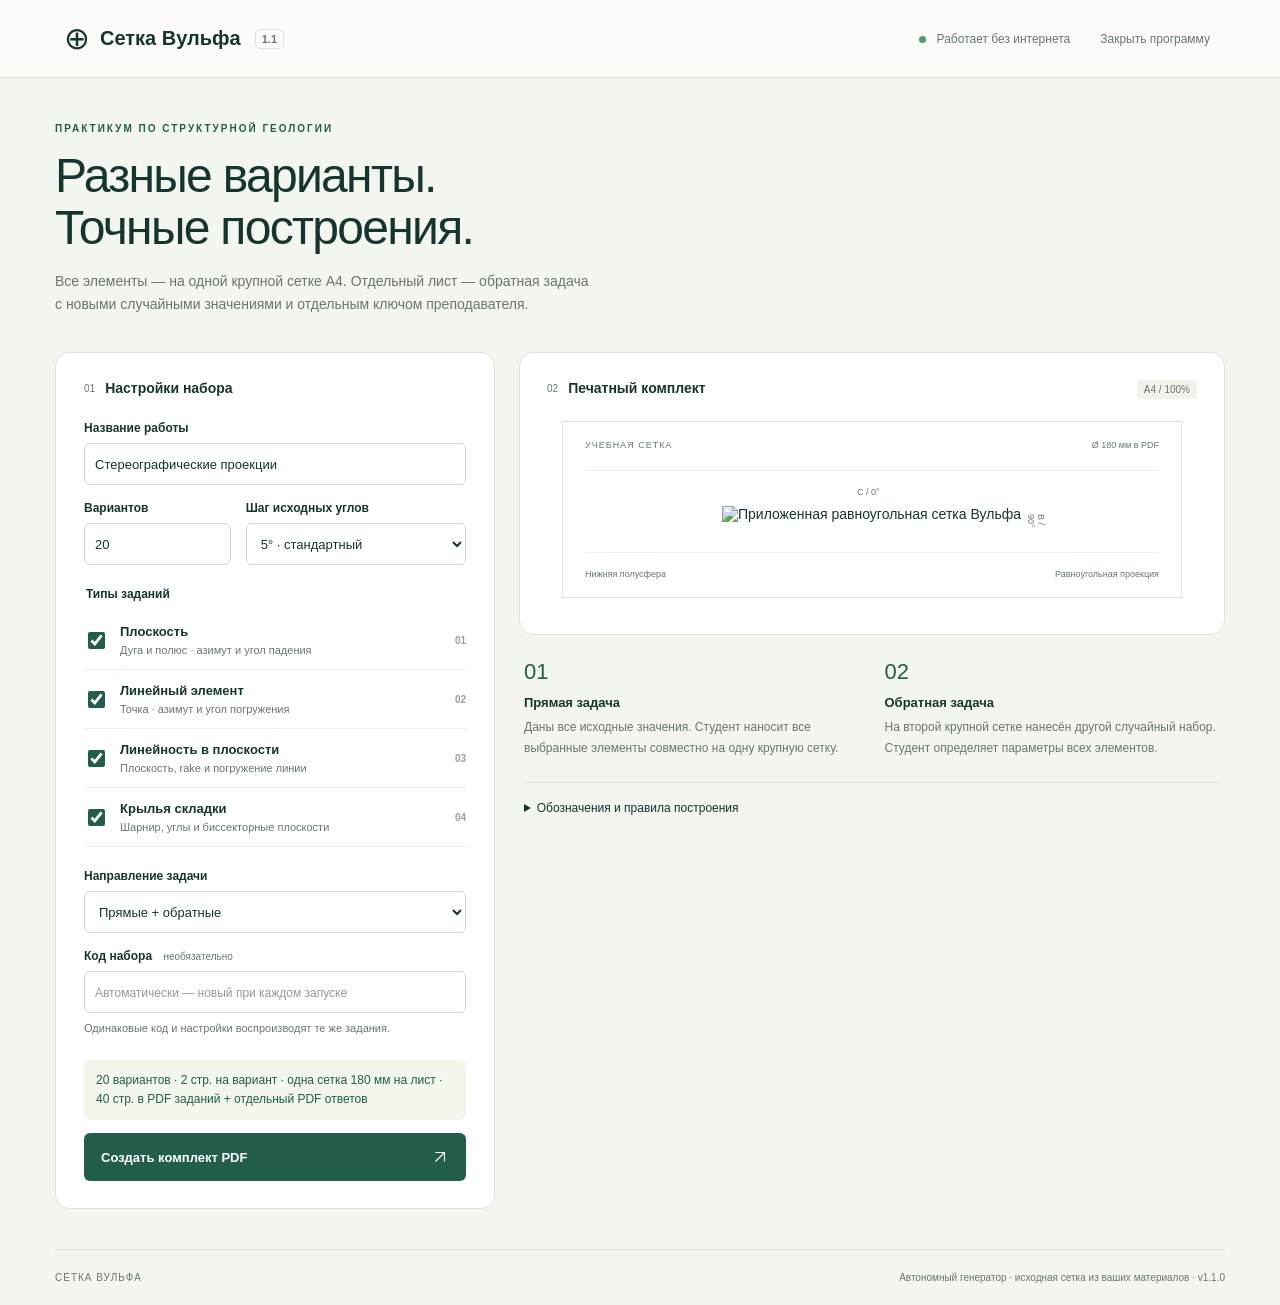
==== web/index.html @ 2fcccbea "Archive v1.1.0: source and original Windows release" ====
<!doctype html>
<html lang="ru">
<head>
  <meta charset="utf-8"><meta name="viewport" content="width=device-width,initial-scale=1">
  <title>Сетка Вульфа — генератор заданий</title><link rel="stylesheet" href="style.css">
  <script src="app.js" defer></script>
</head>
<body>
  <header class="header"><a class="brand" href="./"><span class="brand-icon">⊕</span> Сетка Вульфа <span class="version">1.1</span></a><div class="header-right"><span class="offline"><i></i> Работает без интернета</span><button class="quiet" id="quit" type="button">Закрыть программу</button></div></header>
  <main>
    <section class="intro"><div class="eyebrow">ПРАКТИКУМ ПО СТРУКТУРНОЙ ГЕОЛОГИИ</div><h1>Разные варианты.<br>Точные построения.</h1><p>Все элементы — на одной крупной сетке A4. Отдельный лист — обратная задача<br class="wide"> с новыми случайными значениями и отдельным ключом преподавателя.</p></section>
    <div class="workspace">
      <form id="settings" class="card settings">
        <div class="section-label"><span>01</span> Настройки набора</div>
        <label for="title">Название работы</label><input id="title" name="title" maxlength="70" value="Стереографические проекции">
        <div class="fields"><div><label for="count">Вариантов</label><input id="count" name="count" type="number" min="1" max="20" value="20" required></div><div><label for="step">Шаг исходных углов</label><select id="step" name="step"><option value="5">5° · стандартный</option><option value="10">10° · крупный</option><option value="1">1° · точный</option></select></div></div>
        <fieldset><legend>Типы заданий</legend>
          <label class="check"><input type="checkbox" name="task" value="plane" checked><span><b>Плоскость</b><small>Дуга и полюс · азимут и угол падения</small></span><em>01</em></label>
          <label class="check"><input type="checkbox" name="task" value="line" checked><span><b>Линейный элемент</b><small>Точка · азимут и угол погружения</small></span><em>02</em></label>
          <label class="check"><input type="checkbox" name="task" value="rake" checked><span><b>Линейность в плоскости</b><small>Плоскость, rake и погружение линии</small></span><em>03</em></label>
          <label class="check"><input type="checkbox" name="task" value="fold" checked><span><b>Крылья складки</b><small>Шарнир, углы и биссекторные плоскости</small></span><em>04</em></label>
        </fieldset>
        <label for="mode">Направление задачи</label><select id="mode" name="mode"><option value="both">Прямые + обратные</option><option value="forward">Прямые · по значениям построить</option><option value="inverse">Обратные · по построению определить</option></select>
        <label for="seed">Код набора <span class="optional">необязательно</span></label><input id="seed" name="seed" maxlength="48" placeholder="Автоматически — новый при каждом запуске"><p class="hint">Одинаковые код и настройки воспроизводят те же задания.</p>
        <div class="estimate" id="estimate"></div>
        <button class="primary" id="generate" type="submit">Создать комплект PDF <svg width="18" height="18" viewBox="0 0 24 24" aria-hidden="true"><path d="M6 18 18 6M6 6h12v12" fill="none" stroke="currentColor" stroke-width="1.5"/></svg></button>
        <p class="status" id="status" role="status" aria-live="polite"></p>
      </form>
      <div class="right-column">
        <section class="card preview-card"><div class="preview-top"><div class="section-label"><span>02</span> Печатный комплект</div><span class="paper-tag">A4 / 100%</span></div>
          <div id="initial-preview" class="sample"><div class="sample-heading"><span>УЧЕБНАЯ СЕТКА</span><span>Ø 180 мм в PDF</span></div><div class="net-image"><img src="assets/wulff.png" alt="Приложенная равноугольная сетка Вульфа"><span class="north">С / 0°</span><span class="east">В / 90°</span></div><div class="sample-footer">Нижняя полусфера <span>Равноугольная проекция</span></div></div>
          <div id="result" hidden><div class="result-head"><h2>Комплект готов</h2><p id="result-meta"></p></div><div class="downloads"><a id="zip" class="primary download" href="#">Скачать весь комплект .zip <svg width="18" height="18" viewBox="0 0 24 24" aria-hidden="true"><path d="M12 3v14m-6-6 6 6 6-6M4 21h16" fill="none" stroke="currentColor" stroke-width="1.5"/></svg></a><a id="students" href="#" class="file-link"><span>Задания студентам</span><b>PDF</b></a><a id="teacher" href="#" class="file-link"><span>Ответы и построения преподавателя</span><b>PDF</b></a><a id="csv" href="#" class="file-link"><span>Таблица ответов для Excel</span><b>CSV</b></a><a id="json" href="#" class="file-link"><span>Параметры и расчётные значения</span><b>JSON</b></a></div><a id="view" class="view-link" target="_blank" rel="noopener" href="#">Открыть задания для просмотра</a><p class="hint private">Файлы преподавателя и settings.json содержат ответы. Студентам выдавайте только students.pdf.</p></div>
        </section>
        <section class="notes"><div><span class="note-num">01</span><h3>Прямая задача</h3><p>Даны все исходные значения. Студент наносит все выбранные элементы совместно на одну крупную сетку.</p></div><div><span class="note-num">02</span><h3>Обратная задача</h3><p>На второй крупной сетке нанесён другой случайный набор. Студент определяет параметры всех элементов.</p></div></section>
        <details class="method"><summary>Обозначения и правила построения</summary><p>Север сверху, азимуты по часовой стрелке. Плоскость задаётся азимутом падения. Rake — от простирания (азимут падения − 90°) к линии падения, от 0 до 90°.</p><p>Для складки приводятся оба двугранных угла и обе биссекторные плоскости. Выбор осевой поверхности требует сведений о полярности складки. Печать: A4, фактический размер 100%; диаметр сетки 180 мм. Ответы округлены до 0,1°, ориентир точности ручного считывания ±2°.</p></details>
      </div>
    </div>
    <footer>СЕТКА ВУЛЬФА <span>Автономный генератор · исходная сетка из ваших материалов · v1.1.0</span></footer>
  </main>
</body>
</html>
---- web/style.css ----
:root{--ink:#16352e;--muted:#68776f;--line:#dce3dc;--paper:#fff;--bg:#f3f5ef;--green:#235e49;--accent:#c3dd7a}*{box-sizing:border-box}body{margin:0;background:var(--bg);color:var(--ink);font-family:"Segoe UI",Arial,sans-serif;font-size:14px}.header{padding:20px 5%;display:flex;align-items:center;justify-content:space-between;border-bottom:1px solid var(--line);background:#fbfcf8}.brand{color:var(--ink);text-decoration:none;font-weight:650;font-size:20px;display:flex;align-items:center;gap:10px}.brand-icon{font-size:31px;font-weight:300}.version{font-size:11px;border:1px solid var(--line);padding:3px 6px;margin-left:4px;border-radius:5px;color:var(--muted)}.header-right{display:flex;gap:24px;align-items:center}.offline{font-size:12px;color:var(--muted)}.offline i{display:inline-block;width:7px;height:7px;background:#529878;border-radius:50%;margin-right:7px}.quiet{border:0;background:none;color:var(--muted);cursor:pointer;font:inherit;font-size:12px}main{max-width:1250px;margin:auto;padding:45px 40px 0}.eyebrow{font-size:10px;letter-spacing:2px;color:var(--green);font-weight:650}h1{font-size:48px;line-height:1.08;letter-spacing:-1.7px;font-weight:500;margin:16px 0}.intro>p{color:var(--muted);line-height:1.7;margin:0 0 35px}.workspace{display:grid;grid-template-columns:440px 1fr;gap:24px;align-items:start}.card{background:var(--paper);border:1px solid var(--line);border-radius:14px}.settings{padding:27px 28px}.section-label{font-size:14px;font-weight:600;display:flex;align-items:center;gap:10px;margin-bottom:25px}.section-label>span{font-size:10px;color:var(--muted);font-weight:400}label,legend{font-size:12px;font-weight:600}label:not(.check){display:block;margin:16px 0 8px}input:not([type=checkbox]),select{width:100%;height:42px;border:1px solid #cdd7cd;border-radius:6px;padding:0 10px;background:#fff;color:var(--ink);font:inherit;font-size:13px}input::placeholder{font-size:12px;color:#929b93}input:focus-visible,select:focus-visible,button:focus-visible,a:focus-visible,summary:focus-visible{outline:3px solid #9bbf75;outline-offset:3px}.fields{display:grid;grid-template-columns:1fr 1.5fr;gap:15px}fieldset{padding:0;border:0;margin:22px 0}legend{margin-bottom:10px}.check{display:flex;align-items:center;gap:12px;padding:13px 0;border-bottom:1px solid #edf0e9;cursor:pointer}.check input{accent-color:var(--green);width:17px;height:17px;flex-shrink:0}.check b{font-size:13px;font-weight:550}.check small{display:block;font-weight:400;color:var(--muted);font-size:11px;margin-top:5px}.check em{font-style:normal;color:#96a196;font-size:10px;margin-left:auto}.optional{color:var(--muted);font-weight:400;font-size:10px;margin-left:8px}.hint{font-size:11px;line-height:1.6;color:var(--muted);margin:7px 0 0}.estimate{background:#f2f6eb;border-radius:6px;font-size:12px;line-height:1.6;padding:11px 12px;margin:22px 0 13px;color:var(--green)}.primary{display:flex;align-items:center;justify-content:space-between;gap:12px;width:100%;border:0;border-radius:6px;background:var(--green);color:#fff;padding:15px 17px;text-decoration:none;font:inherit;font-size:13px;font-weight:600;cursor:pointer}.primary:hover{background:#194e3c}.primary:disabled{opacity:.6;cursor:wait}.primary>span{font-size:19px;line-height:1}.status{margin:10px 0 0;font-size:12px;line-height:1.5;min-height:0}.status:empty{display:none}.status.error{color:#ad372b}.right-column{display:grid;gap:24px}.preview-card{padding:27px}.preview-top{display:flex;justify-content:space-between;align-items:start}.paper-tag{font-size:10px;padding:4px 7px;border-radius:4px;background:#f0f3ec;color:var(--muted)}.sample{border:1px solid var(--line);margin:0 15px 9px;background:#fff;padding:18px 22px}.sample-heading,.sample-footer{display:flex;justify-content:space-between;font-size:9px;letter-spacing:1px;color:var(--muted)}.sample-heading{padding-bottom:20px;border-bottom:1px solid #edf0e9}.sample-heading>span+span{letter-spacing:0}.net-image{position:relative;max-width:300px;margin:35px auto 30px}.net-image img{display:block;width:100%;height:auto}.north,.east{position:absolute;font-size:9px;color:var(--muted)}.north{top:-19px;left:calc(50% - 15px)}.east{right:-24px;top:49%;writing-mode:vertical-rl}.sample-footer{font-size:9px;letter-spacing:0;padding-top:16px;border-top:1px solid #edf0e9}.notes{display:grid;grid-template-columns:1fr 1fr;gap:25px;padding:0 5px}.note-num{font-size:22px;color:var(--green)}.notes h3{font-size:13px;font-weight:600;margin:10px 0 7px}.notes p{font-size:12px;line-height:1.7;color:var(--muted);margin:0}.method{border-top:1px solid var(--line);padding-top:18px;margin:0 5px}.method summary{font-size:12px;cursor:pointer}.method p{font-size:12px;line-height:1.7;color:var(--muted)}footer{display:flex;justify-content:space-between;border-top:1px solid var(--line);margin-top:40px;padding:22px 0;font-size:10px;letter-spacing:1px;color:var(--muted)}footer span{letter-spacing:0}.result-head h2{font-weight:500;font-size:28px;margin:10px 0}.result-head p{font-size:12px;color:var(--muted);line-height:1.6}.downloads{display:grid;gap:0;margin:25px 0}.download{margin-bottom:12px}.file-link{display:flex;justify-content:space-between;gap:10px;padding:17px 2px;border-bottom:1px solid var(--line);color:var(--ink);text-decoration:none;font-size:12px}.file-link:hover{color:var(--green);background:#f7f9f3}.file-link b{font-size:10px;white-space:nowrap;color:var(--green)}.view-link{color:var(--green);font-size:12px}.private{margin-top:20px;background:#f8f5e9;padding:10px;border-radius:5px}.closed{padding:70px 20px;text-align:center}.closed h1{font-size:32px}.closed p{color:var(--muted)}[hidden]{display:none!important}@media(max-width:1000px){.workspace{grid-template-columns:380px 1fr}.settings{padding:24px}.preview-card{padding:20px}.sample{margin:0;padding:14px}.sample-footer span{display:none}main{padding:35px 25px 0}}@media(max-width:760px){.header{padding:14px 20px}.offline{display:none}.header-right{gap:0}.brand{font-size:17px}main{padding:30px 18px 0}h1{font-size:38px}.workspace{grid-template-columns:1fr}.settings{padding:24px}.intro>p{font-size:13px}.wide{display:none}.right-column{gap:24px}footer{display:block;line-height:2}footer span{display:block}.sample{max-width:400px;margin:0 auto}.net-image{width:80%}}
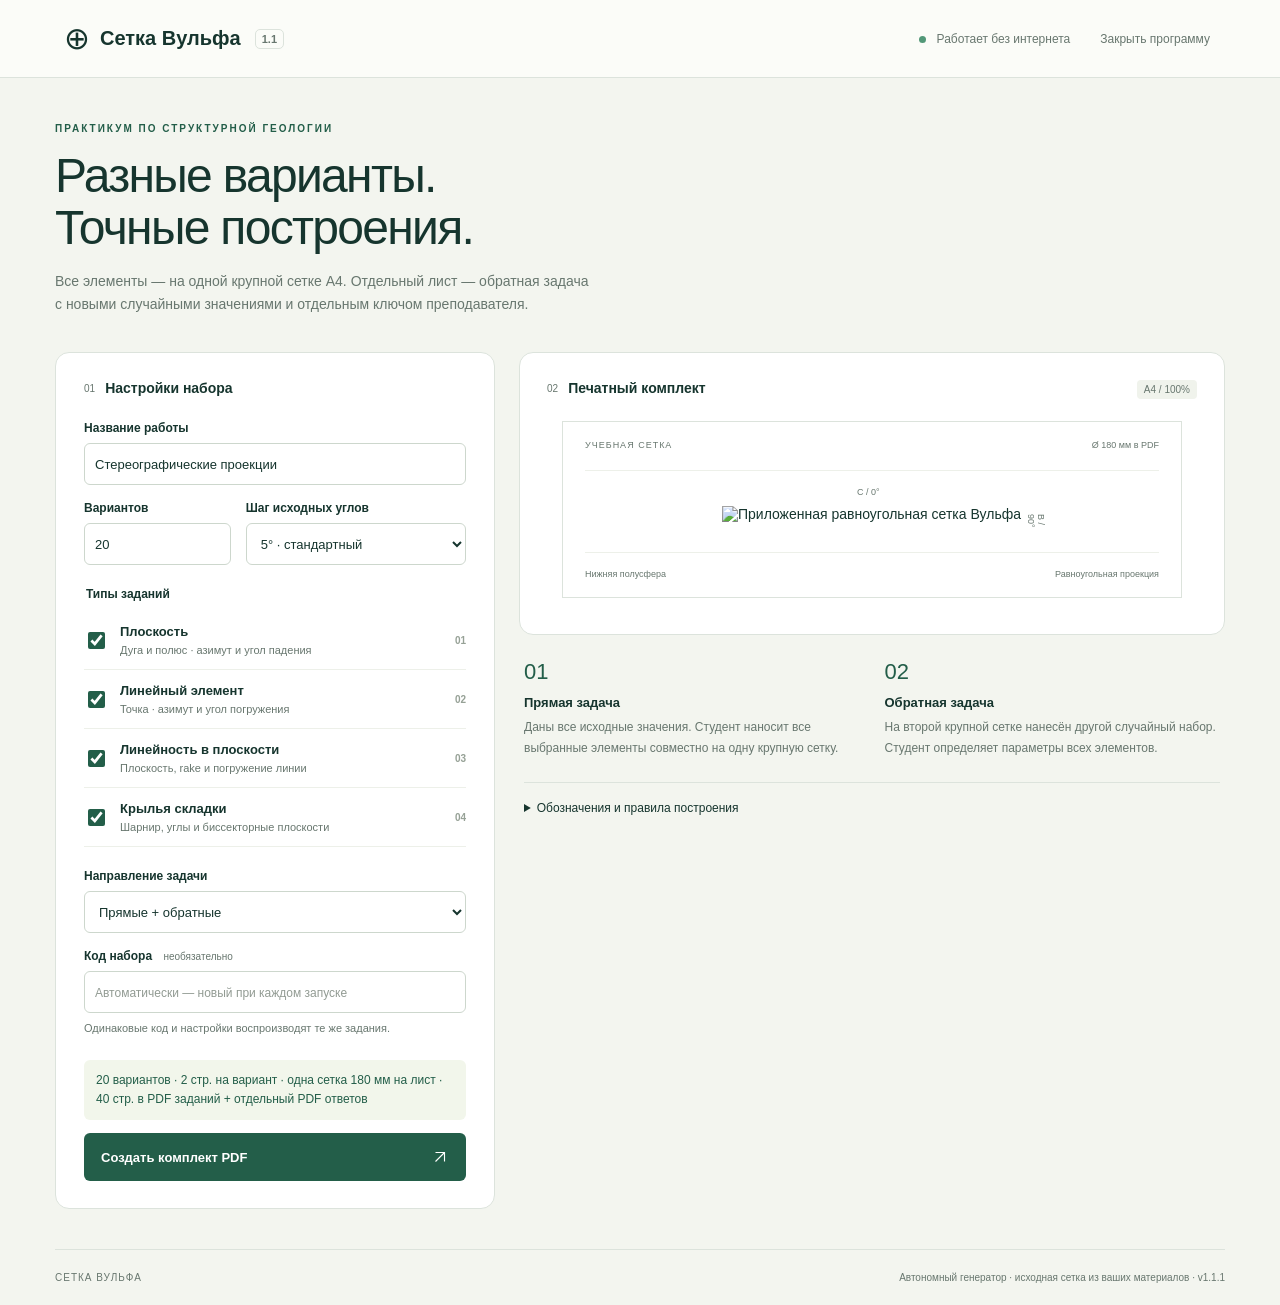
==== commit 9496ed46: "Archive v1.1.1: source and original Windows release" ====
--- a/web/index.html
+++ b/web/index.html
@@ -35,7 +35,7 @@
         <details class="method"><summary>Обозначения и правила построения</summary><p>Север сверху, азимуты по часовой стрелке. Плоскость задаётся азимутом падения. Rake — от простирания (азимут падения − 90°) к линии падения, от 0 до 90°.</p><p>Для складки приводятся оба двугранных угла и обе биссекторные плоскости. Выбор осевой поверхности требует сведений о полярности складки. Печать: A4, фактический размер 100%; диаметр сетки 180 мм. Ответы округлены до 0,1°, ориентир точности ручного считывания ±2°.</p></details>
       </div>
     </div>
-    <footer>СЕТКА ВУЛЬФА <span>Автономный генератор · исходная сетка из ваших материалов · v1.1.0</span></footer>
+    <footer>СЕТКА ВУЛЬФА <span>Автономный генератор · исходная сетка из ваших материалов · v1.1.1</span></footer>
   </main>
 </body>
 </html>
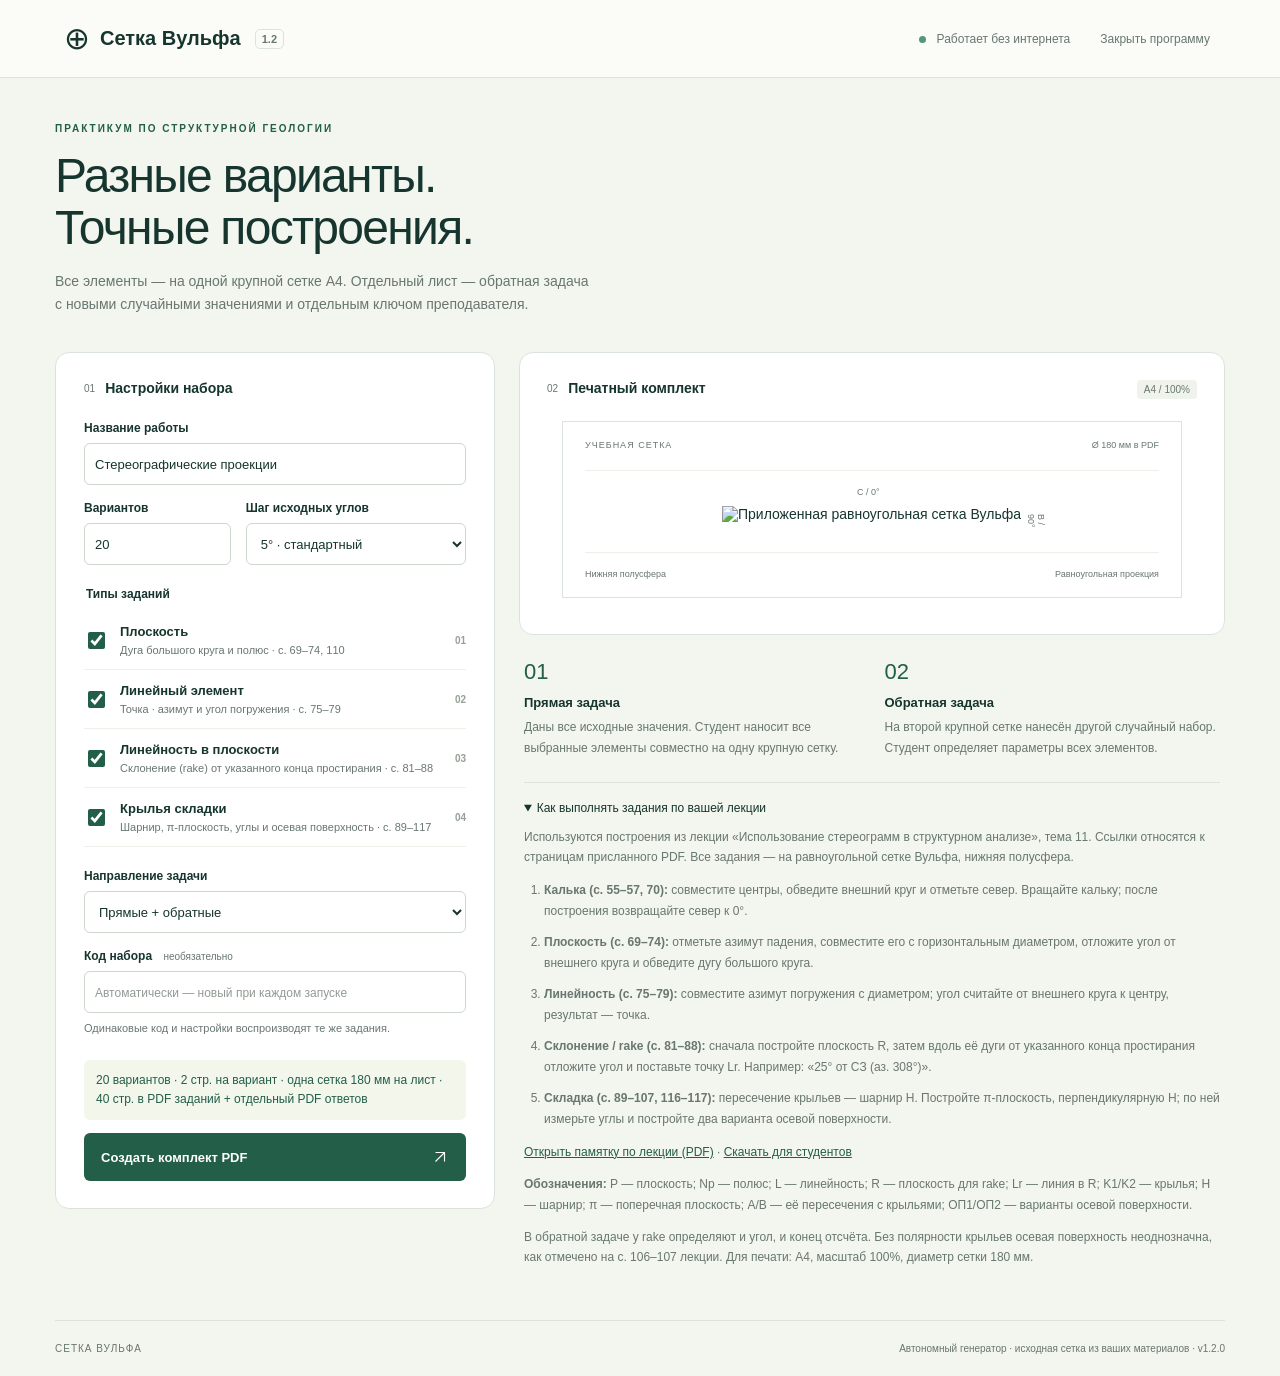
==== commit 0cb53ac4: "Archive v1.2.0: source and original Windows release" ====
--- a/web/index.html
+++ b/web/index.html
@@ -6,7 +6,7 @@
   <script src="app.js" defer></script>
 </head>
 <body>
-  <header class="header"><a class="brand" href="./"><span class="brand-icon">⊕</span> Сетка Вульфа <span class="version">1.1</span></a><div class="header-right"><span class="offline"><i></i> Работает без интернета</span><button class="quiet" id="quit" type="button">Закрыть программу</button></div></header>
+  <header class="header"><a class="brand" href="./"><span class="brand-icon">⊕</span> Сетка Вульфа <span class="version">1.2</span></a><div class="header-right"><span class="offline"><i></i> Работает без интернета</span><button class="quiet" id="quit" type="button">Закрыть программу</button></div></header>
   <main>
     <section class="intro"><div class="eyebrow">ПРАКТИКУМ ПО СТРУКТУРНОЙ ГЕОЛОГИИ</div><h1>Разные варианты.<br>Точные построения.</h1><p>Все элементы — на одной крупной сетке A4. Отдельный лист — обратная задача<br class="wide"> с новыми случайными значениями и отдельным ключом преподавателя.</p></section>
     <div class="workspace">
@@ -15,10 +15,10 @@
         <label for="title">Название работы</label><input id="title" name="title" maxlength="70" value="Стереографические проекции">
         <div class="fields"><div><label for="count">Вариантов</label><input id="count" name="count" type="number" min="1" max="20" value="20" required></div><div><label for="step">Шаг исходных углов</label><select id="step" name="step"><option value="5">5° · стандартный</option><option value="10">10° · крупный</option><option value="1">1° · точный</option></select></div></div>
         <fieldset><legend>Типы заданий</legend>
-          <label class="check"><input type="checkbox" name="task" value="plane" checked><span><b>Плоскость</b><small>Дуга и полюс · азимут и угол падения</small></span><em>01</em></label>
-          <label class="check"><input type="checkbox" name="task" value="line" checked><span><b>Линейный элемент</b><small>Точка · азимут и угол погружения</small></span><em>02</em></label>
-          <label class="check"><input type="checkbox" name="task" value="rake" checked><span><b>Линейность в плоскости</b><small>Плоскость, rake и погружение линии</small></span><em>03</em></label>
-          <label class="check"><input type="checkbox" name="task" value="fold" checked><span><b>Крылья складки</b><small>Шарнир, углы и биссекторные плоскости</small></span><em>04</em></label>
+          <label class="check"><input type="checkbox" name="task" value="plane" checked><span><b>Плоскость</b><small>Дуга большого круга и полюс · с. 69–74, 110</small></span><em>01</em></label>
+          <label class="check"><input type="checkbox" name="task" value="line" checked><span><b>Линейный элемент</b><small>Точка · азимут и угол погружения · с. 75–79</small></span><em>02</em></label>
+          <label class="check"><input type="checkbox" name="task" value="rake" checked><span><b>Линейность в плоскости</b><small>Склонение (rake) от указанного конца простирания · с. 81–88</small></span><em>03</em></label>
+          <label class="check"><input type="checkbox" name="task" value="fold" checked><span><b>Крылья складки</b><small>Шарнир, π-плоскость, углы и осевая поверхность · с. 89–117</small></span><em>04</em></label>
         </fieldset>
         <label for="mode">Направление задачи</label><select id="mode" name="mode"><option value="both">Прямые + обратные</option><option value="forward">Прямые · по значениям построить</option><option value="inverse">Обратные · по построению определить</option></select>
         <label for="seed">Код набора <span class="optional">необязательно</span></label><input id="seed" name="seed" maxlength="48" placeholder="Автоматически — новый при каждом запуске"><p class="hint">Одинаковые код и настройки воспроизводят те же задания.</p>
@@ -29,13 +29,19 @@
       <div class="right-column">
         <section class="card preview-card"><div class="preview-top"><div class="section-label"><span>02</span> Печатный комплект</div><span class="paper-tag">A4 / 100%</span></div>
           <div id="initial-preview" class="sample"><div class="sample-heading"><span>УЧЕБНАЯ СЕТКА</span><span>Ø 180 мм в PDF</span></div><div class="net-image"><img src="assets/wulff.png" alt="Приложенная равноугольная сетка Вульфа"><span class="north">С / 0°</span><span class="east">В / 90°</span></div><div class="sample-footer">Нижняя полусфера <span>Равноугольная проекция</span></div></div>
-          <div id="result" hidden><div class="result-head"><h2>Комплект готов</h2><p id="result-meta"></p></div><div class="downloads"><a id="zip" class="primary download" href="#">Скачать весь комплект .zip <svg width="18" height="18" viewBox="0 0 24 24" aria-hidden="true"><path d="M12 3v14m-6-6 6 6 6-6M4 21h16" fill="none" stroke="currentColor" stroke-width="1.5"/></svg></a><a id="students" href="#" class="file-link"><span>Задания студентам</span><b>PDF</b></a><a id="teacher" href="#" class="file-link"><span>Ответы и построения преподавателя</span><b>PDF</b></a><a id="csv" href="#" class="file-link"><span>Таблица ответов для Excel</span><b>CSV</b></a><a id="json" href="#" class="file-link"><span>Параметры и расчётные значения</span><b>JSON</b></a></div><a id="view" class="view-link" target="_blank" rel="noopener" href="#">Открыть задания для просмотра</a><p class="hint private">Файлы преподавателя и settings.json содержат ответы. Студентам выдавайте только students.pdf.</p></div>
+          <div id="result" hidden><div class="result-head"><h2>Комплект готов</h2><p id="result-meta"></p></div><div class="downloads"><a id="zip" class="primary download" href="#">Скачать весь комплект .zip <svg width="18" height="18" viewBox="0 0 24 24" aria-hidden="true"><path d="M12 3v14m-6-6 6 6 6-6M4 21h16" fill="none" stroke="currentColor" stroke-width="1.5"/></svg></a><a id="students" href="#" class="file-link"><span>Задания студентам</span><b>PDF</b></a><a id="teacher" href="#" class="file-link"><span>Ответы и построения преподавателя</span><b>PDF</b></a><a id="guide" href="#" class="file-link"><span>Памятка студенту по лекции (2 страницы)</span><b>PDF</b></a><a id="csv" href="#" class="file-link"><span>Таблица ответов для Excel</span><b>CSV</b></a><a id="json" href="#" class="file-link"><span>Параметры и расчётные значения</span><b>JSON</b></a></div><a id="view" class="view-link" target="_blank" rel="noopener" href="#">Открыть задания для просмотра</a><p class="hint private">Файлы преподавателя и settings.json содержат ответы. Студентам выдавайте students.pdf и общую памятку student_guide.pdf.</p></div>
         </section>
         <section class="notes"><div><span class="note-num">01</span><h3>Прямая задача</h3><p>Даны все исходные значения. Студент наносит все выбранные элементы совместно на одну крупную сетку.</p></div><div><span class="note-num">02</span><h3>Обратная задача</h3><p>На второй крупной сетке нанесён другой случайный набор. Студент определяет параметры всех элементов.</p></div></section>
-        <details class="method"><summary>Обозначения и правила построения</summary><p>Север сверху, азимуты по часовой стрелке. Плоскость задаётся азимутом падения. Rake — от простирания (азимут падения − 90°) к линии падения, от 0 до 90°.</p><p>Для складки приводятся оба двугранных угла и обе биссекторные плоскости. Выбор осевой поверхности требует сведений о полярности складки. Печать: A4, фактический размер 100%; диаметр сетки 180 мм. Ответы округлены до 0,1°, ориентир точности ручного считывания ±2°.</p></details>
+        <details class="method" open><summary>Как выполнять задания по вашей лекции</summary>
+          <p>Используются построения из лекции «Использование стереограмм в структурном анализе», тема 11. Ссылки относятся к страницам присланного PDF. Все задания — на равноугольной сетке Вульфа, нижняя полусфера.</p>
+          <ol class="lecture-steps"><li><b>Калька (с. 55–57, 70):</b> совместите центры, обведите внешний круг и отметьте север. Вращайте кальку; после построения возвращайте север к 0°.</li><li><b>Плоскость (с. 69–74):</b> отметьте азимут падения, совместите его с горизонтальным диаметром, отложите угол от внешнего круга и обведите дугу большого круга.</li><li><b>Линейность (с. 75–79):</b> совместите азимут погружения с диаметром; угол считайте от внешнего круга к центру, результат — точка.</li><li><b>Склонение / rake (с. 81–88):</b> сначала постройте плоскость R, затем вдоль её дуги от указанного конца простирания отложите угол и поставьте точку Lr. Например: «25° от СЗ (аз. 308°)».</li><li><b>Складка (с. 89–107, 116–117):</b> пересечение крыльев — шарнир H. Постройте π-плоскость, перпендикулярную H; по ней измерьте углы и постройте два варианта осевой поверхности.</li></ol>
+          <p><a href="guide?inline=1" target="_blank" rel="noopener">Открыть памятку по лекции (PDF)</a> · <a href="guide" download="student_guide.pdf">Скачать для студентов</a></p>
+          <p><b>Обозначения:</b> P — плоскость; Np — полюс; L — линейность; R — плоскость для rake; Lr — линия в R; K1/K2 — крылья; H — шарнир; π — поперечная плоскость; A/B — её пересечения с крыльями; ОП1/ОП2 — варианты осевой поверхности.</p>
+          <p>В обратной задаче у rake определяют и угол, и конец отсчёта. Без полярности крыльев осевая поверхность неоднозначна, как отмечено на с. 106–107 лекции. Для печати: A4, масштаб 100%, диаметр сетки 180 мм.</p>
+        </details>
       </div>
     </div>
-    <footer>СЕТКА ВУЛЬФА <span>Автономный генератор · исходная сетка из ваших материалов · v1.1.1</span></footer>
+    <footer>СЕТКА ВУЛЬФА <span>Автономный генератор · исходная сетка из ваших материалов · v1.2.0</span></footer>
   </main>
 </body>
 </html>
--- a/web/style.css
+++ b/web/style.css
@@ -1 +1,3 @@
 :root{--ink:#16352e;--muted:#68776f;--line:#dce3dc;--paper:#fff;--bg:#f3f5ef;--green:#235e49;--accent:#c3dd7a}*{box-sizing:border-box}body{margin:0;background:var(--bg);color:var(--ink);font-family:"Segoe UI",Arial,sans-serif;font-size:14px}.header{padding:20px 5%;display:flex;align-items:center;justify-content:space-between;border-bottom:1px solid var(--line);background:#fbfcf8}.brand{color:var(--ink);text-decoration:none;font-weight:650;font-size:20px;display:flex;align-items:center;gap:10px}.brand-icon{font-size:31px;font-weight:300}.version{font-size:11px;border:1px solid var(--line);padding:3px 6px;margin-left:4px;border-radius:5px;color:var(--muted)}.header-right{display:flex;gap:24px;align-items:center}.offline{font-size:12px;color:var(--muted)}.offline i{display:inline-block;width:7px;height:7px;background:#529878;border-radius:50%;margin-right:7px}.quiet{border:0;background:none;color:var(--muted);cursor:pointer;font:inherit;font-size:12px}main{max-width:1250px;margin:auto;padding:45px 40px 0}.eyebrow{font-size:10px;letter-spacing:2px;color:var(--green);font-weight:650}h1{font-size:48px;line-height:1.08;letter-spacing:-1.7px;font-weight:500;margin:16px 0}.intro>p{color:var(--muted);line-height:1.7;margin:0 0 35px}.workspace{display:grid;grid-template-columns:440px 1fr;gap:24px;align-items:start}.card{background:var(--paper);border:1px solid var(--line);border-radius:14px}.settings{padding:27px 28px}.section-label{font-size:14px;font-weight:600;display:flex;align-items:center;gap:10px;margin-bottom:25px}.section-label>span{font-size:10px;color:var(--muted);font-weight:400}label,legend{font-size:12px;font-weight:600}label:not(.check){display:block;margin:16px 0 8px}input:not([type=checkbox]),select{width:100%;height:42px;border:1px solid #cdd7cd;border-radius:6px;padding:0 10px;background:#fff;color:var(--ink);font:inherit;font-size:13px}input::placeholder{font-size:12px;color:#929b93}input:focus-visible,select:focus-visible,button:focus-visible,a:focus-visible,summary:focus-visible{outline:3px solid #9bbf75;outline-offset:3px}.fields{display:grid;grid-template-columns:1fr 1.5fr;gap:15px}fieldset{padding:0;border:0;margin:22px 0}legend{margin-bottom:10px}.check{display:flex;align-items:center;gap:12px;padding:13px 0;border-bottom:1px solid #edf0e9;cursor:pointer}.check input{accent-color:var(--green);width:17px;height:17px;flex-shrink:0}.check b{font-size:13px;font-weight:550}.check small{display:block;font-weight:400;color:var(--muted);font-size:11px;margin-top:5px}.check em{font-style:normal;color:#96a196;font-size:10px;margin-left:auto}.optional{color:var(--muted);font-weight:400;font-size:10px;margin-left:8px}.hint{font-size:11px;line-height:1.6;color:var(--muted);margin:7px 0 0}.estimate{background:#f2f6eb;border-radius:6px;font-size:12px;line-height:1.6;padding:11px 12px;margin:22px 0 13px;color:var(--green)}.primary{display:flex;align-items:center;justify-content:space-between;gap:12px;width:100%;border:0;border-radius:6px;background:var(--green);color:#fff;padding:15px 17px;text-decoration:none;font:inherit;font-size:13px;font-weight:600;cursor:pointer}.primary:hover{background:#194e3c}.primary:disabled{opacity:.6;cursor:wait}.primary>span{font-size:19px;line-height:1}.status{margin:10px 0 0;font-size:12px;line-height:1.5;min-height:0}.status:empty{display:none}.status.error{color:#ad372b}.right-column{display:grid;gap:24px}.preview-card{padding:27px}.preview-top{display:flex;justify-content:space-between;align-items:start}.paper-tag{font-size:10px;padding:4px 7px;border-radius:4px;background:#f0f3ec;color:var(--muted)}.sample{border:1px solid var(--line);margin:0 15px 9px;background:#fff;padding:18px 22px}.sample-heading,.sample-footer{display:flex;justify-content:space-between;font-size:9px;letter-spacing:1px;color:var(--muted)}.sample-heading{padding-bottom:20px;border-bottom:1px solid #edf0e9}.sample-heading>span+span{letter-spacing:0}.net-image{position:relative;max-width:300px;margin:35px auto 30px}.net-image img{display:block;width:100%;height:auto}.north,.east{position:absolute;font-size:9px;color:var(--muted)}.north{top:-19px;left:calc(50% - 15px)}.east{right:-24px;top:49%;writing-mode:vertical-rl}.sample-footer{font-size:9px;letter-spacing:0;padding-top:16px;border-top:1px solid #edf0e9}.notes{display:grid;grid-template-columns:1fr 1fr;gap:25px;padding:0 5px}.note-num{font-size:22px;color:var(--green)}.notes h3{font-size:13px;font-weight:600;margin:10px 0 7px}.notes p{font-size:12px;line-height:1.7;color:var(--muted);margin:0}.method{border-top:1px solid var(--line);padding-top:18px;margin:0 5px}.method summary{font-size:12px;cursor:pointer}.method p{font-size:12px;line-height:1.7;color:var(--muted)}footer{display:flex;justify-content:space-between;border-top:1px solid var(--line);margin-top:40px;padding:22px 0;font-size:10px;letter-spacing:1px;color:var(--muted)}footer span{letter-spacing:0}.result-head h2{font-weight:500;font-size:28px;margin:10px 0}.result-head p{font-size:12px;color:var(--muted);line-height:1.6}.downloads{display:grid;gap:0;margin:25px 0}.download{margin-bottom:12px}.file-link{display:flex;justify-content:space-between;gap:10px;padding:17px 2px;border-bottom:1px solid var(--line);color:var(--ink);text-decoration:none;font-size:12px}.file-link:hover{color:var(--green);background:#f7f9f3}.file-link b{font-size:10px;white-space:nowrap;color:var(--green)}.view-link{color:var(--green);font-size:12px}.private{margin-top:20px;background:#f8f5e9;padding:10px;border-radius:5px}.closed{padding:70px 20px;text-align:center}.closed h1{font-size:32px}.closed p{color:var(--muted)}[hidden]{display:none!important}@media(max-width:1000px){.workspace{grid-template-columns:380px 1fr}.settings{padding:24px}.preview-card{padding:20px}.sample{margin:0;padding:14px}.sample-footer span{display:none}main{padding:35px 25px 0}}@media(max-width:760px){.header{padding:14px 20px}.offline{display:none}.header-right{gap:0}.brand{font-size:17px}main{padding:30px 18px 0}h1{font-size:38px}.workspace{grid-template-columns:1fr}.settings{padding:24px}.intro>p{font-size:13px}.wide{display:none}.right-column{gap:24px}footer{display:block;line-height:2}footer span{display:block}.sample{max-width:400px;margin:0 auto}.net-image{width:80%}}
+
+.lecture-steps{padding-left:20px;color:var(--muted);font-size:12px;line-height:1.75}.lecture-steps li{margin:10px 0}.method a{color:var(--green)}
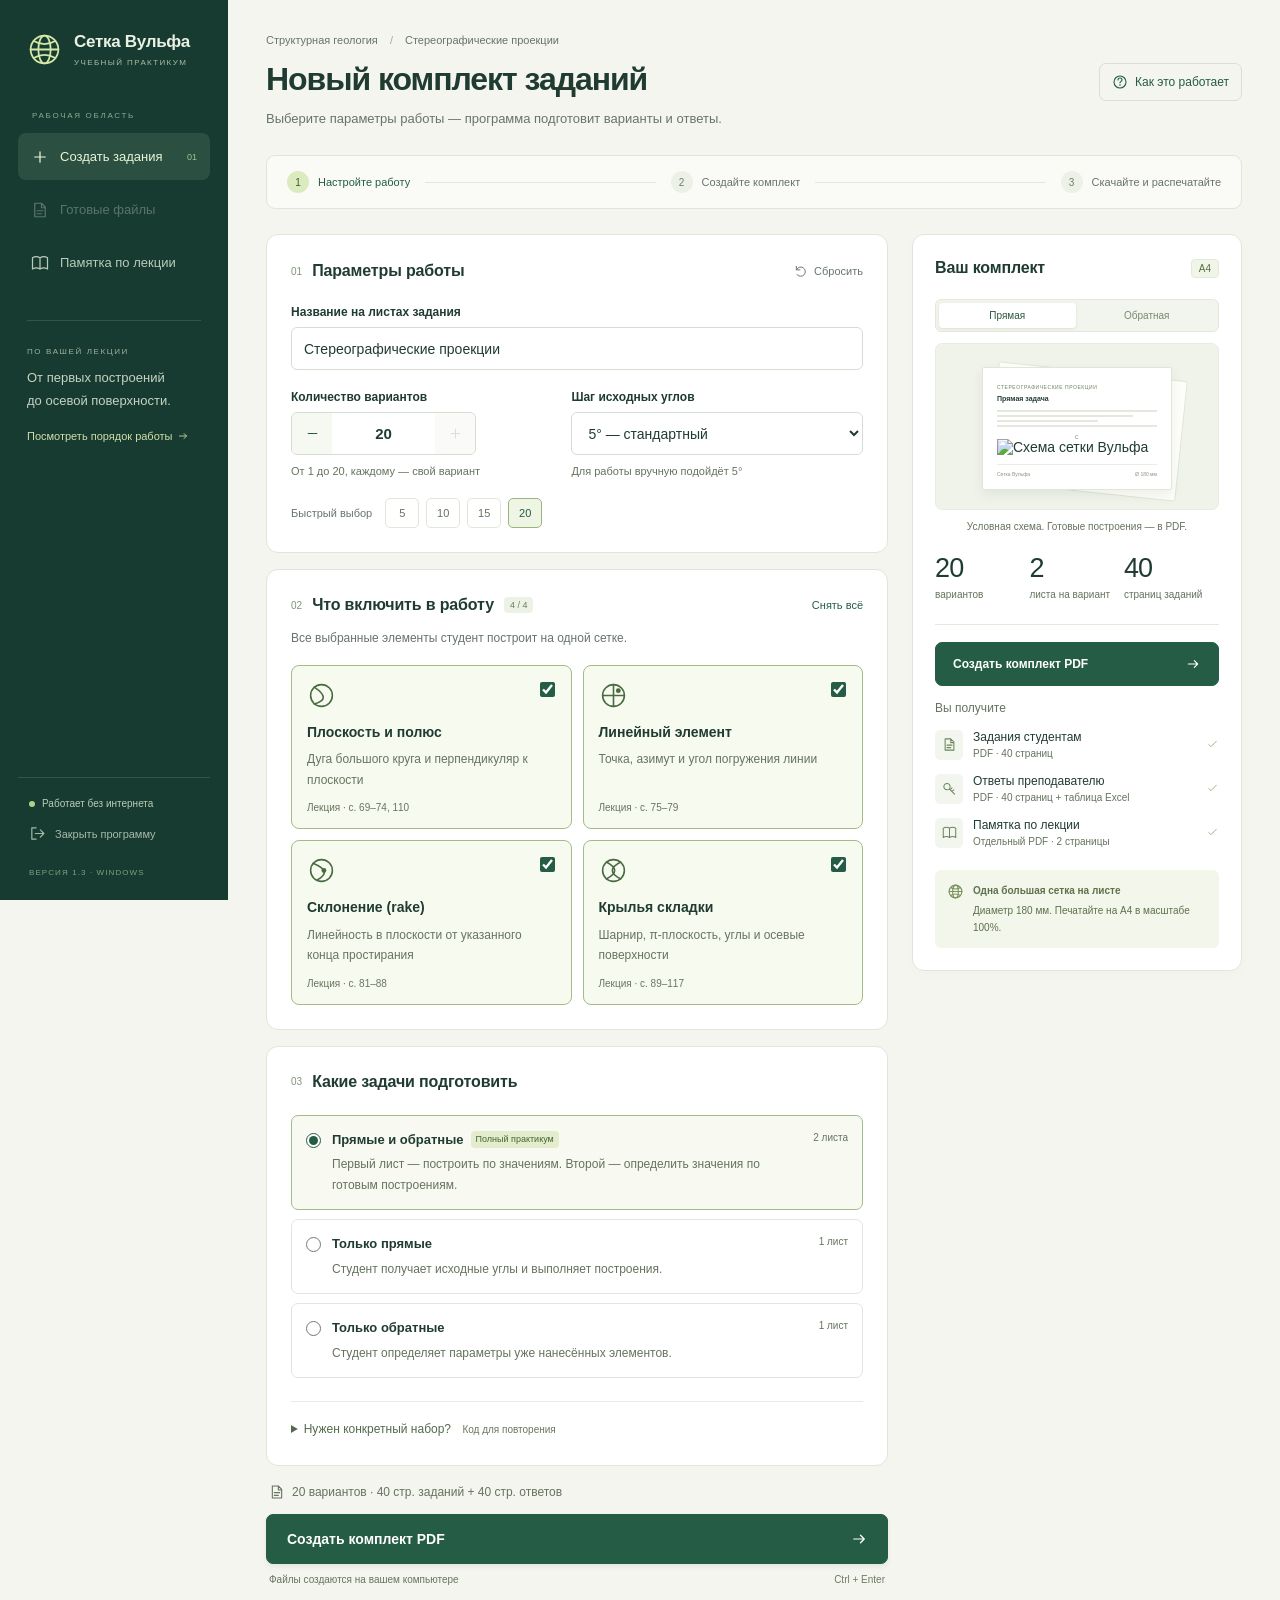
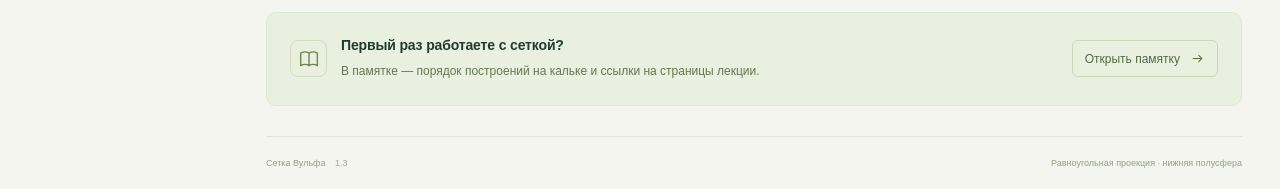
==== commit 6b40dfbd: "Archive v1.3.0: source and original Windows release" ====
--- a/web/index.html
+++ b/web/index.html
@@ -2,46 +2,92 @@
 <html lang="ru">
 <head>
   <meta charset="utf-8"><meta name="viewport" content="width=device-width,initial-scale=1">
-  <title>Сетка Вульфа — генератор заданий</title><link rel="stylesheet" href="style.css">
-  <script src="app.js" defer></script>
+  <meta name="theme-color" content="#173d32">
+  <title>Сетка Вульфа — генератор заданий</title>
+  <link rel="icon" href="assets/favicon.svg" type="image/svg+xml"><link rel="stylesheet" href="style.css"><script src="app.js" defer></script>
 </head>
 <body>
-  <header class="header"><a class="brand" href="./"><span class="brand-icon">⊕</span> Сетка Вульфа <span class="version">1.2</span></a><div class="header-right"><span class="offline"><i></i> Работает без интернета</span><button class="quiet" id="quit" type="button">Закрыть программу</button></div></header>
-  <main>
-    <section class="intro"><div class="eyebrow">ПРАКТИКУМ ПО СТРУКТУРНОЙ ГЕОЛОГИИ</div><h1>Разные варианты.<br>Точные построения.</h1><p>Все элементы — на одной крупной сетке A4. Отдельный лист — обратная задача<br class="wide"> с новыми случайными значениями и отдельным ключом преподавателя.</p></section>
+  <svg class="icon-library" xmlns="http://www.w3.org/2000/svg" aria-hidden="true"><defs>
+    <symbol id="i-grid" viewBox="0 0 24 24"><circle cx="12" cy="12" r="9"/><ellipse cx="12" cy="12" rx="4" ry="9"/><path d="M3 12h18M5 6.5q7 4 14 0M5 17.5q7-4 14 0"/></symbol>
+    <symbol id="i-plus" viewBox="0 0 24 24"><path d="M12 5v14M5 12h14"/></symbol><symbol id="i-minus" viewBox="0 0 24 24"><path d="M5 12h14"/></symbol>
+    <symbol id="i-arrow" viewBox="0 0 24 24"><path d="M5 12h14m-5-5 5 5-5 5"/></symbol>
+    <symbol id="i-download" viewBox="0 0 24 24"><path d="M12 3v12m-5-5 5 5 5-5M4 16v4h16v-4"/></symbol>
+    <symbol id="i-file" viewBox="0 0 24 24"><path d="M14 3H5v18h14V8l-5-5ZM14 3v6h5M8 13h8M8 17h6"/></symbol>
+    <symbol id="i-book" viewBox="0 0 24 24"><path d="M12 5q-5-3-10 0v15q5-3 10 0 5-3 10 0V5q-5-3-10 0Zm0 0v15"/></symbol>
+    <symbol id="i-check" viewBox="0 0 24 24"><path d="m5 12 4 4L19 6"/></symbol>
+    <symbol id="i-close" viewBox="0 0 24 24"><path d="m6 6 12 12M6 18 18 6"/></symbol>
+    <symbol id="i-copy" viewBox="0 0 24 24"><rect x="8" y="8" width="12" height="13" rx="2"/><path d="M16 8V3H3v13h5"/></symbol>
+    <symbol id="i-refresh" viewBox="0 0 24 24"><path d="M4 10a8 8 0 1 1 1 8M4 4v6h6"/></symbol>
+    <symbol id="i-exit" viewBox="0 0 24 24"><path d="M10 4H4v16h6M9 12h12m-5-5 5 5-5 5"/></symbol>
+    <symbol id="i-help" viewBox="0 0 24 24"><circle cx="12" cy="12" r="9"/><path d="M9 9a3 3 0 0 1 6 0c0 2-3 2-3 4m0 3v1"/></symbol>
+    <symbol id="i-key" viewBox="0 0 24 24"><circle cx="8" cy="9" r="5"/><path d="m12 13 8 8m-4-4 3-3m-6 0 3-3"/></symbol>
+    <symbol id="i-plane" viewBox="0 0 24 24"><circle cx="12" cy="12" r="9"/><path d="M6 5q15 10 0 14"/></symbol>
+    <symbol id="i-line" viewBox="0 0 24 24"><circle cx="12" cy="12" r="9"/><path d="M12 3v18M3 12h18"/><circle cx="16" cy="8" r="2" class="icon-dot"/></symbol>
+    <symbol id="i-rake" viewBox="0 0 24 24"><circle cx="12" cy="12" r="9"/><path d="M5 6q17 7 3 14"/><circle cx="14" cy="12" r="2" class="icon-dot"/></symbol>
+    <symbol id="i-fold" viewBox="0 0 24 24"><circle cx="12" cy="12" r="9"/><path d="M6 5q14 7 0 14M18 5Q4 12 18 19"/></symbol>
+  </defs></svg>
+  <a class="skip-link" href="#settings">Перейти к настройкам</a>
+  <aside class="sidebar" aria-label="Главное меню">
+    <a class="brand" href="#top" aria-label="Сетка Вульфа — начало"><span class="brand-mark"><svg class="icon"><use href="#i-grid"/></svg></span><span class="brand-text"><b>Сетка Вульфа</b><small>УЧЕБНЫЙ ПРАКТИКУМ</small></span></a>
+    <div class="nav-section-label">РАБОЧАЯ ОБЛАСТЬ</div>
+    <nav class="navigation">
+      <a href="#settings" id="nav-create" aria-label="Создать задания" class="nav-item is-active" aria-current="location" title="Создать задания"><svg class="icon"><use href="#i-plus"/></svg><span>Создать задания</span><small>01</small></a>
+      <button type="button" id="nav-files" aria-label="Готовые файлы" class="nav-item" disabled title="Файлы появятся после создания комплекта"><svg class="icon"><use href="#i-file"/></svg><span>Готовые файлы</span><small id="nav-file-count"></small></button>
+      <button type="button" class="nav-item" data-help aria-label="Памятка по лекции" title="Памятка по лекции"><svg class="icon"><use href="#i-book"/></svg><span>Памятка по лекции</span></button>
+    </nav>
+    <div class="sidebar-note"><span class="small-caps">ПО ВАШЕЙ ЛЕКЦИИ</span><p>От первых построений<br>до осевой поверхности.</p><button type="button" data-help>Посмотреть порядок работы <svg class="icon" aria-hidden="true"><use href="#i-arrow"/></svg></button></div>
+    <div class="sidebar-bottom"><div class="offline"><i></i><span>Работает без интернета</span></div><button type="button" class="exit" id="quit" aria-label="Закрыть программу" title="Закрыть программу"><svg class="icon"><use href="#i-exit"/></svg><span>Закрыть программу</span></button><span class="app-version">ВЕРСИЯ 1.3 · WINDOWS</span></div>
+  </aside>
+  <main id="top">
+    <header class="page-header"><div><div class="breadcrumb">Структурная геология <span>/</span> Стереографические проекции</div><h1>Новый комплект заданий</h1><p>Выберите параметры работы — программа подготовит варианты и ответы.</p></div><button type="button" class="help-button" data-help aria-label="Как это работает"><svg class="icon"><use href="#i-help"/></svg><span>Как это работает</span></button></header>
+    <div class="workflow" aria-label="Порядок работы"><span class="workflow-step"><b>1</b> Настройте работу</span><span class="workflow-line"></span><span class="workflow-step"><b>2</b> Создайте комплект</span><span class="workflow-line"></span><span class="workflow-step" id="workflow-ready"><b>3</b> Скачайте и распечатайте</span></div>
     <div class="workspace">
-      <form id="settings" class="card settings">
-        <div class="section-label"><span>01</span> Настройки набора</div>
-        <label for="title">Название работы</label><input id="title" name="title" maxlength="70" value="Стереографические проекции">
-        <div class="fields"><div><label for="count">Вариантов</label><input id="count" name="count" type="number" min="1" max="20" value="20" required></div><div><label for="step">Шаг исходных углов</label><select id="step" name="step"><option value="5">5° · стандартный</option><option value="10">10° · крупный</option><option value="1">1° · точный</option></select></div></div>
-        <fieldset><legend>Типы заданий</legend>
-          <label class="check"><input type="checkbox" name="task" value="plane" checked><span><b>Плоскость</b><small>Дуга большого круга и полюс · с. 69–74, 110</small></span><em>01</em></label>
-          <label class="check"><input type="checkbox" name="task" value="line" checked><span><b>Линейный элемент</b><small>Точка · азимут и угол погружения · с. 75–79</small></span><em>02</em></label>
-          <label class="check"><input type="checkbox" name="task" value="rake" checked><span><b>Линейность в плоскости</b><small>Склонение (rake) от указанного конца простирания · с. 81–88</small></span><em>03</em></label>
-          <label class="check"><input type="checkbox" name="task" value="fold" checked><span><b>Крылья складки</b><small>Шарнир, π-плоскость, углы и осевая поверхность · с. 89–117</small></span><em>04</em></label>
-        </fieldset>
-        <label for="mode">Направление задачи</label><select id="mode" name="mode"><option value="both">Прямые + обратные</option><option value="forward">Прямые · по значениям построить</option><option value="inverse">Обратные · по построению определить</option></select>
-        <label for="seed">Код набора <span class="optional">необязательно</span></label><input id="seed" name="seed" maxlength="48" placeholder="Автоматически — новый при каждом запуске"><p class="hint">Одинаковые код и настройки воспроизводят те же задания.</p>
-        <div class="estimate" id="estimate"></div>
-        <button class="primary" id="generate" type="submit">Создать комплект PDF <svg width="18" height="18" viewBox="0 0 24 24" aria-hidden="true"><path d="M6 18 18 6M6 6h12v12" fill="none" stroke="currentColor" stroke-width="1.5"/></svg></button>
-        <p class="status" id="status" role="status" aria-live="polite"></p>
+      <form id="settings" novalidate aria-label="Настройки комплекта">
+        <section class="card form-section" aria-labelledby="parameters-heading"><div class="section-heading"><div><span class="section-index">01</span><h2 id="parameters-heading">Параметры работы</h2></div><button type="button" class="text-button reset" id="reset"><svg class="icon"><use href="#i-refresh"/></svg>Сбросить</button></div>
+          <label class="field-label" for="title">Название на листах задания</label><input id="title" name="title" maxlength="70" value="Стереографические проекции" autocomplete="off">
+          <div class="parameter-grid"><div><label class="field-label" for="count">Количество вариантов</label><div class="stepper"><button type="button" id="count-minus" aria-label="Уменьшить количество вариантов"><svg class="icon"><use href="#i-minus"/></svg></button><input id="count" name="count" type="number" min="1" max="20" step="1" value="20" required aria-describedby="count-hint count-error"><button type="button" id="count-plus" aria-label="Увеличить количество вариантов"><svg class="icon"><use href="#i-plus"/></svg></button></div><span class="field-hint" id="count-hint">От 1 до 20, каждому — свой вариант</span><p id="count-error" class="field-error" hidden></p></div><div><label class="field-label" for="step">Шаг исходных углов</label><select id="step" name="step"><option value="5">5° — стандартный</option><option value="10">10° — крупный</option><option value="1">1° — точный</option></select><span class="field-hint">Для работы вручную подойдёт 5°</span></div></div>
+          <div class="quick-count" aria-label="Быстрый выбор количества"><span>Быстрый выбор</span><button type="button" data-count="5" aria-pressed="false">5</button><button type="button" data-count="10" aria-pressed="false">10</button><button type="button" data-count="15" aria-pressed="false">15</button><button type="button" data-count="20" aria-pressed="true">20</button></div>
+        </section>
+        <section class="card form-section" aria-labelledby="tasks-heading"><div class="section-heading"><div><span class="section-index">02</span><h2 id="tasks-heading">Что включить в работу</h2><span class="selection-count" id="task-count">4 / 4</span></div><button class="text-button" type="button" id="toggle-tasks">Снять всё</button></div><p class="section-description">Все выбранные элементы студент построит на одной сетке.</p>
+          <fieldset class="task-grid" aria-labelledby="tasks-heading" aria-describedby="tasks-error">
+            <label class="task-card"><input type="checkbox" name="task" value="plane" checked><svg class="task-icon"><use href="#i-plane"/></svg><b>Плоскость и полюс</b><span>Дуга большого круга и перпендикуляр к плоскости</span><small>Лекция · с. 69–74, 110</small></label>
+            <label class="task-card"><input type="checkbox" name="task" value="line" checked><svg class="task-icon"><use href="#i-line"/></svg><b>Линейный элемент</b><span>Точка, азимут и угол погружения линии</span><small>Лекция · с. 75–79</small></label>
+            <label class="task-card"><input type="checkbox" name="task" value="rake" checked><svg class="task-icon"><use href="#i-rake"/></svg><b>Склонение (rake)</b><span>Линейность в плоскости от указанного конца простирания</span><small>Лекция · с. 81–88</small></label>
+            <label class="task-card"><input type="checkbox" name="task" value="fold" checked><svg class="task-icon"><use href="#i-fold"/></svg><b>Крылья складки</b><span>Шарнир, π-плоскость, углы и осевые поверхности</span><small>Лекция · с. 89–117</small></label>
+          </fieldset><p id="tasks-error" class="field-error" hidden></p>
+        </section>
+        <section class="card form-section" aria-labelledby="mode-heading"><div class="section-heading"><div><span class="section-index">03</span><h2 id="mode-heading">Какие задачи подготовить</h2></div></div>
+          <fieldset class="mode-list" aria-labelledby="mode-heading">
+            <label class="mode-card"><input type="radio" name="mode" value="both" checked><span><b>Прямые и обратные <em>Полный практикум</em></b><small>Первый лист — построить по значениям. Второй — определить значения по готовым построениям.</small></span><span class="mode-pages">2 листа</span></label>
+            <label class="mode-card"><input type="radio" name="mode" value="forward"><span><b>Только прямые</b><small>Студент получает исходные углы и выполняет построения.</small></span><span class="mode-pages">1 лист</span></label>
+            <label class="mode-card"><input type="radio" name="mode" value="inverse"><span><b>Только обратные</b><small>Студент определяет параметры уже нанесённых элементов.</small></span><span class="mode-pages">1 лист</span></label>
+          </fieldset>
+          <details class="advanced" id="seed-options"><summary>Нужен конкретный набор? <span>Код для повторения</span></summary><div class="advanced-body"><label class="field-label" for="seed">Код набора <span class="optional">необязательно</span></label><input id="seed" name="seed" maxlength="48" placeholder="Оставьте пустым для новых значений" autocomplete="off" aria-describedby="seed-hint"><p class="field-hint" id="seed-hint">Одинаковые код, параметры и версия программы создают те же варианты. Код готового комплекта можно скопировать после генерации.</p></div></details>
+        </section>
+        <div class="generate-area"><div class="generation-note"><svg class="icon"><use href="#i-file"/></svg><span id="estimate" aria-live="polite"></span></div><button class="primary generate" id="generate" type="submit"><span class="button-label">Создать комплект PDF</span><svg class="icon button-arrow"><use href="#i-arrow"/></svg><span class="spinner" hidden></span></button><div class="generate-caption"><span>Файлы создаются на вашем компьютере</span><kbd>Ctrl + Enter</kbd></div><p class="status" id="status" role="status" aria-live="polite"></p></div>
       </form>
-      <div class="right-column">
-        <section class="card preview-card"><div class="preview-top"><div class="section-label"><span>02</span> Печатный комплект</div><span class="paper-tag">A4 / 100%</span></div>
-          <div id="initial-preview" class="sample"><div class="sample-heading"><span>УЧЕБНАЯ СЕТКА</span><span>Ø 180 мм в PDF</span></div><div class="net-image"><img src="assets/wulff.png" alt="Приложенная равноугольная сетка Вульфа"><span class="north">С / 0°</span><span class="east">В / 90°</span></div><div class="sample-footer">Нижняя полусфера <span>Равноугольная проекция</span></div></div>
-          <div id="result" hidden><div class="result-head"><h2>Комплект готов</h2><p id="result-meta"></p></div><div class="downloads"><a id="zip" class="primary download" href="#">Скачать весь комплект .zip <svg width="18" height="18" viewBox="0 0 24 24" aria-hidden="true"><path d="M12 3v14m-6-6 6 6 6-6M4 21h16" fill="none" stroke="currentColor" stroke-width="1.5"/></svg></a><a id="students" href="#" class="file-link"><span>Задания студентам</span><b>PDF</b></a><a id="teacher" href="#" class="file-link"><span>Ответы и построения преподавателя</span><b>PDF</b></a><a id="guide" href="#" class="file-link"><span>Памятка студенту по лекции (2 страницы)</span><b>PDF</b></a><a id="csv" href="#" class="file-link"><span>Таблица ответов для Excel</span><b>CSV</b></a><a id="json" href="#" class="file-link"><span>Параметры и расчётные значения</span><b>JSON</b></a></div><a id="view" class="view-link" target="_blank" rel="noopener" href="#">Открыть задания для просмотра</a><p class="hint private">Файлы преподавателя и settings.json содержат ответы. Студентам выдавайте students.pdf и общую памятку student_guide.pdf.</p></div>
-        </section>
-        <section class="notes"><div><span class="note-num">01</span><h3>Прямая задача</h3><p>Даны все исходные значения. Студент наносит все выбранные элементы совместно на одну крупную сетку.</p></div><div><span class="note-num">02</span><h3>Обратная задача</h3><p>На второй крупной сетке нанесён другой случайный набор. Студент определяет параметры всех элементов.</p></div></section>
-        <details class="method" open><summary>Как выполнять задания по вашей лекции</summary>
-          <p>Используются построения из лекции «Использование стереограмм в структурном анализе», тема 11. Ссылки относятся к страницам присланного PDF. Все задания — на равноугольной сетке Вульфа, нижняя полусфера.</p>
-          <ol class="lecture-steps"><li><b>Калька (с. 55–57, 70):</b> совместите центры, обведите внешний круг и отметьте север. Вращайте кальку; после построения возвращайте север к 0°.</li><li><b>Плоскость (с. 69–74):</b> отметьте азимут падения, совместите его с горизонтальным диаметром, отложите угол от внешнего круга и обведите дугу большого круга.</li><li><b>Линейность (с. 75–79):</b> совместите азимут погружения с диаметром; угол считайте от внешнего круга к центру, результат — точка.</li><li><b>Склонение / rake (с. 81–88):</b> сначала постройте плоскость R, затем вдоль её дуги от указанного конца простирания отложите угол и поставьте точку Lr. Например: «25° от СЗ (аз. 308°)».</li><li><b>Складка (с. 89–107, 116–117):</b> пересечение крыльев — шарнир H. Постройте π-плоскость, перпендикулярную H; по ней измерьте углы и постройте два варианта осевой поверхности.</li></ol>
-          <p><a href="guide?inline=1" target="_blank" rel="noopener">Открыть памятку по лекции (PDF)</a> · <a href="guide" download="student_guide.pdf">Скачать для студентов</a></p>
-          <p><b>Обозначения:</b> P — плоскость; Np — полюс; L — линейность; R — плоскость для rake; Lr — линия в R; K1/K2 — крылья; H — шарнир; π — поперечная плоскость; A/B — её пересечения с крыльями; ОП1/ОП2 — варианты осевой поверхности.</p>
-          <p>В обратной задаче у rake определяют и угол, и конец отсчёта. Без полярности крыльев осевая поверхность неоднозначна, как отмечено на с. 106–107 лекции. Для печати: A4, масштаб 100%, диаметр сетки 180 мм.</p>
-        </details>
-      </div>
+      <aside class="card summary-panel" id="overview" aria-label="Состав нового комплекта"><div class="summary-heading"><h2>Ваш комплект</h2><span class="paper-badge">A4</span></div>
+        <div class="summary-preview"><div class="preview-tabs" role="tablist" aria-label="Схема листа"><button type="button" role="tab" id="preview-forward" aria-controls="sheet-preview" aria-selected="true" data-preview="forward">Прямая</button><button type="button" role="tab" id="preview-inverse" aria-controls="sheet-preview" aria-selected="false" tabindex="-1" data-preview="inverse">Обратная</button></div><div class="preview-stage"><div class="back-sheet" aria-hidden="true"></div><div class="sheet" id="sheet-preview" role="tabpanel" aria-labelledby="preview-forward"><div class="sheet-kicker">СТЕРЕОГРАФИЧЕСКИЕ ПРОЕКЦИИ</div><strong id="sheet-mode">Прямая задача</strong><div class="sheet-lines"><i></i><i></i><i></i></div><div class="sheet-net"><img src="assets/preview-net.svg" alt="Схема сетки Вульфа"><span class="net-north">С</span>
+<svg viewBox="-108 -108 216 216" class="net-overlay" aria-hidden="true"><g data-plot="plane"><path d="M34.202,-93.969L34.642,-92.293L35.060,-90.636L35.456,-88.998L35.831,-87.379L36.186,-85.778L36.521,-84.195L36.838,-82.629L37.137,-81.081L37.418,-79.550L37.682,-78.035L37.930,-76.537L38.161,-75.054L38.378,-73.588L38.580,-72.137L38.767,-70.701L38.941,-69.279L39.101,-67.872L39.249,-66.480L39.383,-65.101L39.506,-63.736L39.616,-62.384L39.715,-61.046L39.803,-59.720L39.880,-58.406L39.947,-57.105L40.003,-55.816L40.050,-54.539L40.086,-53.273L40.114,-52.018L40.132,-50.775L40.141,-49.542L40.142,-48.320L40.134,-47.108L40.118,-45.906L40.094,-44.714L40.062,-43.532L40.022,-42.359L39.975,-41.195L39.920,-40.041L39.858,-38.895L39.790,-37.758L39.714,-36.629L39.632,-35.508L39.543,-34.396L39.447,-33.291L39.346,-32.194L39.238,-31.105L39.124,-30.023L39.003,-28.948L38.877,-27.880L38.746,-26.818L38.608,-25.764L38.465,-24.716L38.316,-23.674L38.162,-22.638L38.002,-21.609L37.837,-20.585L37.667,-19.567L37.491,-18.554L37.310,-17.547L37.124,-16.545L36.934,-15.549L36.738,-14.557L36.537,-13.570L36.331,-12.588L36.120,-11.611L35.904,-10.638L35.684,-9.669L35.459,-8.704L35.229,-7.744L34.994,-6.788L34.754,-5.835L34.510,-4.886L34.261,-3.941L34.007,-2.999L33.748,-2.061L33.485,-1.125L33.217,-0.193L32.944,0.735L32.667,1.662L32.384,2.585L32.097,3.505L31.806,4.423L31.509,5.338L31.208,6.251L30.902,7.162L30.591,8.071L30.275,8.977L29.954,9.881L29.628,10.784L29.298,11.685L28.962,12.583L28.621,13.481L28.276,14.377L27.925,15.271L27.569,16.164L27.208,17.056L26.841,17.947L26.469,18.836L26.092,19.725L25.709,20.613L25.321,21.500L24.927,22.386L24.528,23.271L24.123,24.156L23.712,25.041L23.295,25.925L22.873,26.809L22.444,27.693L22.009,28.577L21.568,29.460L21.120,30.344L20.667,31.228L20.206,32.112L19.740,32.996L19.266,33.881L18.786,34.766L18.298,35.651L17.804,36.538L17.302,37.425L16.793,38.312L16.277,39.201L15.753,40.090L15.221,40.980L14.682,41.872L14.134,42.764L13.579,43.658L13.015,44.553L12.442,45.449L11.861,46.347L11.271,47.246L10.672,48.147L10.064,49.049L9.446,49.953L8.819,50.859L8.182,51.767L7.535,52.676L6.878,53.587L6.210,54.500L5.532,55.416L4.843,56.333L4.143,57.253L3.431,58.175L2.707,59.099L1.972,60.025L1.224,60.953L0.464,61.884L-0.309,62.818L-1.095,63.754L-1.895,64.692L-2.708,65.633L-3.535,66.577L-4.377,67.523L-5.234,68.471L-6.105,69.422L-6.993,70.376L-7.896,71.333L-8.816,72.292L-9.752,73.254L-10.706,74.218L-11.677,75.185L-12.666,76.155L-13.674,77.127L-14.701,78.102L-15.748,79.079L-16.815,80.059L-17.902,81.041L-19.011,82.025L-20.141,83.011L-21.294,84.000L-22.470,84.990L-23.670,85.983L-24.893,86.977L-26.142,87.972L-27.417,88.970L-28.718,89.968L-30.046,90.967L-31.402,91.967L-32.787,92.968L-34.202,93.969" stroke="#375f9b" stroke-width="1.45"/><text x="31.63" y="7.78" class="plot-label">P</text></g><g data-plot="rake"><path d="M-50.000,86.603L-50.583,84.968L-51.138,83.343L-51.665,81.730L-52.167,80.127L-52.643,78.535L-53.093,76.954L-53.520,75.384L-53.923,73.825L-54.302,72.277L-54.659,70.740L-54.995,69.214L-55.309,67.699L-55.602,66.195L-55.875,64.702L-56.129,63.221L-56.363,61.750L-56.579,60.290L-56.776,58.840L-56.955,57.402L-57.118,55.974L-57.263,54.557L-57.392,53.150L-57.504,51.754L-57.601,50.368L-57.683,48.992L-57.749,47.627L-57.801,46.272L-57.839,44.926L-57.862,43.591L-57.872,42.265L-57.869,40.949L-57.852,39.643L-57.823,38.346L-57.781,37.058L-57.726,35.780L-57.660,34.511L-57.582,33.250L-57.492,31.999L-57.391,30.757L-57.279,29.523L-57.156,28.298L-57.022,27.081L-56.878,25.873L-56.724,24.673L-56.559,23.481L-56.384,22.297L-56.199,21.121L-56.005,19.953L-55.801,18.793L-55.588,17.640L-55.366,16.495L-55.134,15.357L-54.894,14.226L-54.644,13.103L-54.386,11.986L-54.119,10.877L-53.844,9.775L-53.560,8.679L-53.268,7.590L-52.968,6.508L-52.659,5.432L-52.343,4.363L-52.018,3.299L-51.685,2.243L-51.345,1.192L-50.997,0.147L-50.641,-0.892L-50.277,-1.924L-49.905,-2.951L-49.526,-3.973L-49.140,-4.989L-48.746,-5.999L-48.344,-7.003L-47.935,-8.003L-47.518,-8.997L-47.094,-9.986L-46.663,-10.969L-46.224,-11.948L-45.778,-12.921L-45.325,-13.890L-44.864,-14.853L-44.395,-15.812L-43.920,-16.766L-43.437,-17.715L-42.946,-18.660L-42.449,-19.600L-41.943,-20.535L-41.431,-21.467L-40.911,-22.393L-40.383,-23.315L-39.848,-24.233L-39.306,-25.147L-38.756,-26.056L-38.198,-26.962L-37.633,-27.863L-37.060,-28.760L-36.480,-29.653L-35.891,-30.542L-35.295,-31.426L-34.691,-32.307L-34.079,-33.184L-33.459,-34.058L-32.831,-34.927L-32.195,-35.792L-31.551,-36.654L-30.898,-37.511L-30.237,-38.365L-29.568,-39.216L-28.890,-40.062L-28.204,-40.905L-27.509,-41.744L-26.805,-42.579L-26.092,-43.410L-25.371,-44.238L-24.640,-45.062L-23.901,-45.882L-23.152,-46.699L-22.393,-47.511L-21.625,-48.320L-20.848,-49.125L-20.061,-49.927L-19.264,-50.724L-18.457,-51.518L-17.640,-52.307L-16.812,-53.093L-15.975,-53.875L-15.127,-54.652L-14.268,-55.426L-13.398,-56.195L-12.517,-56.961L-11.626,-57.722L-10.723,-58.478L-9.808,-59.231L-8.882,-59.978L-7.944,-60.722L-6.994,-61.460L-6.033,-62.194L-5.058,-62.923L-4.071,-63.648L-3.072,-64.367L-2.060,-65.081L-1.034,-65.789L0.005,-66.493L1.057,-67.190L2.123,-67.882L3.203,-68.569L4.297,-69.249L5.406,-69.923L6.529,-70.590L7.667,-71.251L8.820,-71.906L9.988,-72.553L11.172,-73.193L12.372,-73.826L13.587,-74.451L14.819,-75.068L16.068,-75.677L17.333,-76.278L18.616,-76.869L19.916,-77.452L21.234,-78.026L22.569,-78.590L23.923,-79.143L25.295,-79.687L26.686,-80.219L28.096,-80.741L29.526,-81.251L30.975,-81.748L32.444,-82.234L33.933,-82.706L35.442,-83.165L36.973,-83.611L38.524,-84.041L40.097,-84.457L41.692,-84.857L43.309,-85.241L44.947,-85.608L46.609,-85.958L48.293,-86.290L50.000,-86.603" stroke="#207b69" stroke-width="1.45" stroke-dasharray="3 2"/><text x="-38.38" y="-26.32" class="plot-label">R</text></g><g data-plot="fold"><path d="M-81.915,-57.358L-80.182,-57.349L-78.474,-57.324L-76.789,-57.282L-75.128,-57.225L-73.489,-57.154L-71.873,-57.068L-70.279,-56.969L-68.707,-56.857L-67.155,-56.732L-65.623,-56.595L-64.112,-56.446L-62.620,-56.287L-61.147,-56.116L-59.693,-55.936L-58.258,-55.745L-56.840,-55.545L-55.440,-55.336L-54.056,-55.117L-52.690,-54.891L-51.339,-54.656L-50.005,-54.413L-48.686,-54.162L-47.383,-53.904L-46.094,-53.638L-44.820,-53.366L-43.561,-53.086L-42.315,-52.801L-41.083,-52.509L-39.864,-52.210L-38.658,-51.906L-37.465,-51.596L-36.284,-51.280L-35.115,-50.959L-33.959,-50.632L-32.814,-50.300L-31.680,-49.963L-30.557,-49.622L-29.445,-49.275L-28.344,-48.923L-27.254,-48.567L-26.173,-48.206L-25.102,-47.841L-24.041,-47.472L-22.990,-47.098L-21.947,-46.720L-20.914,-46.338L-19.890,-45.951L-18.874,-45.561L-17.867,-45.167L-16.868,-44.769L-15.877,-44.367L-14.894,-43.961L-13.918,-43.551L-12.950,-43.138L-11.990,-42.721L-11.037,-42.300L-10.091,-41.875L-9.151,-41.447L-8.219,-41.016L-7.293,-40.581L-6.373,-40.142L-5.460,-39.699L-4.553,-39.253L-3.651,-38.804L-2.756,-38.351L-1.866,-37.894L-0.982,-37.434L-0.104,-36.971L0.770,-36.503L1.638,-36.033L2.501,-35.558L3.359,-35.080L4.212,-34.598L5.061,-34.113L5.905,-33.624L6.744,-33.131L7.579,-32.635L8.410,-32.135L9.237,-31.631L10.060,-31.123L10.878,-30.612L11.693,-30.096L12.504,-29.577L13.312,-29.054L14.116,-28.526L14.916,-27.995L15.713,-27.459L16.507,-26.920L17.297,-26.376L18.085,-25.828L18.869,-25.275L19.651,-24.718L20.429,-24.157L21.205,-23.591L21.978,-23.021L22.749,-22.446L23.517,-21.866L24.282,-21.282L25.045,-20.692L25.806,-20.098L26.564,-19.498L27.321,-18.894L28.075,-18.284L28.827,-17.669L29.577,-17.049L30.325,-16.423L31.071,-15.791L31.816,-15.154L32.558,-14.512L33.299,-13.863L34.039,-13.208L34.776,-12.547L35.513,-11.880L36.247,-11.207L36.981,-10.527L37.713,-9.841L38.443,-9.147L39.173,-8.447L39.901,-7.740L40.628,-7.026L41.353,-6.305L42.078,-5.576L42.801,-4.840L43.524,-4.096L44.245,-3.344L44.965,-2.585L45.685,-1.817L46.403,-1.040L47.121,-0.255L47.838,0.539L48.554,1.341L49.269,2.153L49.983,2.974L50.696,3.804L51.409,4.645L52.120,5.495L52.831,6.355L53.541,7.226L54.251,8.107L54.959,8.999L55.667,9.902L56.374,10.817L57.080,11.743L57.785,12.681L58.490,13.631L59.193,14.593L59.896,15.569L60.597,16.557L61.298,17.558L61.997,18.574L62.696,19.603L63.393,20.646L64.089,21.704L64.784,22.777L65.477,23.865L66.169,24.969L66.859,26.089L67.547,27.226L68.234,28.379L68.919,29.550L69.601,30.738L70.282,31.945L70.960,33.170L71.636,34.415L72.309,35.678L72.979,36.962L73.646,38.267L74.309,39.593L74.970,40.940L75.626,42.309L76.279,43.701L76.927,45.117L77.570,46.556L78.209,48.020L78.842,49.510L79.470,51.025L80.091,52.566L80.706,54.135L81.314,55.732L81.915,57.358" stroke="#b08b33" stroke-width="1.45" stroke-dasharray="5 2"/><text x="20.08" y="-28.83" class="plot-label">K1</text></g><g data-plot="fold"><path d="M86.603,-50.000L86.000,-48.374L85.389,-46.776L84.767,-45.206L84.137,-43.662L83.499,-42.144L82.853,-40.652L82.200,-39.185L81.540,-37.742L80.873,-36.323L80.199,-34.928L79.521,-33.555L78.836,-32.204L78.146,-30.876L77.452,-29.568L76.752,-28.281L76.049,-27.015L75.341,-25.768L74.629,-24.541L73.914,-23.333L73.195,-22.144L72.473,-20.972L71.747,-19.819L71.019,-18.682L70.288,-17.563L69.554,-16.460L68.817,-15.374L68.078,-14.304L67.337,-13.249L66.594,-12.209L65.848,-11.184L65.101,-10.174L64.351,-9.178L63.600,-8.196L62.847,-7.227L62.093,-6.272L61.336,-5.330L60.578,-4.401L59.819,-3.485L59.058,-2.581L58.295,-1.689L57.531,-0.808L56.766,0.060L56.000,0.918L55.232,1.764L54.462,2.599L53.692,3.424L52.920,4.238L52.147,5.042L51.372,5.836L50.596,6.620L49.819,7.394L49.041,8.158L48.261,8.914L47.480,9.660L46.697,10.397L45.914,11.125L45.128,11.845L44.342,12.556L43.554,13.258L42.764,13.953L41.973,14.639L41.181,15.317L40.387,15.988L39.591,16.651L38.794,17.306L37.995,17.953L37.195,18.594L36.393,19.227L35.589,19.853L34.783,20.472L33.975,21.084L33.165,21.690L32.354,22.288L31.540,22.880L30.724,23.466L29.907,24.045L29.087,24.618L28.264,25.184L27.440,25.745L26.613,26.299L25.783,26.847L24.951,27.389L24.117,27.926L23.280,28.456L22.440,28.981L21.598,29.500L20.752,30.014L19.904,30.522L19.053,31.024L18.199,31.521L17.341,32.012L16.480,32.498L15.616,32.979L14.749,33.454L13.878,33.924L13.004,34.389L12.126,34.849L11.244,35.303L10.359,35.753L9.469,36.197L8.576,36.636L7.678,37.070L6.776,37.499L5.870,37.922L4.960,38.341L4.045,38.755L3.125,39.163L2.201,39.567L1.272,39.965L0.338,40.359L-0.601,40.747L-1.545,41.130L-2.495,41.509L-3.450,41.882L-4.410,42.250L-5.376,42.612L-6.348,42.970L-7.325,43.322L-8.309,43.670L-9.299,44.011L-10.295,44.348L-11.297,44.679L-12.306,45.005L-13.322,45.325L-14.345,45.639L-15.374,45.949L-16.411,46.252L-17.455,46.550L-18.506,46.841L-19.565,47.127L-20.632,47.407L-21.707,47.681L-22.790,47.949L-23.881,48.210L-24.980,48.465L-26.088,48.714L-27.205,48.956L-28.331,49.191L-29.466,49.420L-30.610,49.641L-31.764,49.855L-32.927,50.062L-34.101,50.262L-35.284,50.453L-36.478,50.638L-37.683,50.814L-38.898,50.982L-40.124,51.141L-41.361,51.292L-42.610,51.434L-43.870,51.567L-45.142,51.691L-46.426,51.806L-47.723,51.910L-49.032,52.005L-50.354,52.089L-51.689,52.163L-53.037,52.226L-54.399,52.277L-55.774,52.317L-57.164,52.345L-58.568,52.360L-59.987,52.363L-61.420,52.353L-62.869,52.329L-64.333,52.291L-65.812,52.239L-67.308,52.172L-68.820,52.089L-70.348,51.991L-71.893,51.876L-73.455,51.744L-75.035,51.595L-76.632,51.427L-78.248,51.240L-79.881,51.034L-81.533,50.808L-83.204,50.561L-84.893,50.292L-86.603,50.000" stroke="#b87350" stroke-width="1.45" stroke-dasharray="5 2 1 2"/><text x="20.20" y="28.52" class="plot-label">K2</text></g><g data-plot="line"><circle cx="-16.489" cy="61.536" r="1.9" fill="#173f33" stroke="#fff" stroke-width=".8"/><text x="-13.49" y="59.54" class="plot-label">L</text></g><g data-plot="rake"><circle cx="-57.279" cy="29.523" r="1.9" fill="#173f33" stroke="#fff" stroke-width=".8"/><text x="-54.28" y="27.52" class="plot-label">Lr</text></g></svg>          </div><div class="sheet-bottom"><span>Сетка Вульфа</span><span>Ø 180 мм</span></div></div></div><p class="schematic-caption">Условная схема. Готовые построения — в PDF.</p></div>
+        <div class="summary-stats"><div><strong id="summary-count">20</strong><span id="summary-count-label">вариантов</span></div><div><strong id="summary-pages">2</strong><span id="summary-pages-label">листа на вариант</span></div><div><strong id="summary-total">40</strong><span>страниц заданий</span></div></div>
+        <button type="submit" form="settings" id="summary-generate" class="primary summary-generate" title="Создать комплект с текущими настройками"><span>Создать комплект PDF</span><svg class="icon"><use href="#i-arrow"/></svg></button>
+        <div class="summary-includes"><h3>Вы получите</h3><div><span class="include-icon"><svg class="icon"><use href="#i-file"/></svg></span><p><b>Задания студентам</b><small id="students-pages">PDF · 40 страниц</small></p><svg class="icon tiny-check"><use href="#i-check"/></svg></div><div><span class="include-icon"><svg class="icon"><use href="#i-key"/></svg></span><p><b>Ответы преподавателю</b><small id="teacher-pages">PDF · 40 страниц + таблица Excel</small></p><svg class="icon tiny-check"><use href="#i-check"/></svg></div><div><span class="include-icon"><svg class="icon"><use href="#i-book"/></svg></span><p><b>Памятка по лекции</b><small>Отдельный PDF · 2 страницы</small></p><svg class="icon tiny-check"><use href="#i-check"/></svg></div></div>
+        <div class="print-tip"><svg class="icon"><use href="#i-grid"/></svg><p><b>Одна большая сетка на листе</b><span>Диаметр 180 мм. Печатайте на A4 в масштабе 100%.</span></p></div><p class="dirty-note" id="dirty-note" hidden>Настройки изменены. Создайте комплект, чтобы получить обновлённые файлы.</p>
+      </aside>
     </div>
-    <footer>СЕТКА ВУЛЬФА <span>Автономный генератор · исходная сетка из ваших материалов · v1.2.0</span></footer>
+    <section class="result card" id="result" hidden aria-labelledby="result-heading"><div class="result-top"><div class="result-title"><span class="success-mark"><svg class="icon"><use href="#i-check"/></svg></span><div><span class="eyebrow">ГОТОВО К ПЕЧАТИ</span><h2 id="result-heading" tabindex="-1">Комплект создан</h2><p id="result-meta"></p></div></div><a id="zip" class="primary zip-download" href="#" download><svg class="icon"><use href="#i-download"/></svg>Скачать всё ZIP</a></div>
+      <div class="set-code"><span>Код набора</span><code id="result-seed"></code><button type="button" class="text-button" id="copy-seed"><svg class="icon"><use href="#i-copy"/></svg><span>Копировать</span></button><button type="button" class="text-button reuse" id="reuse-settings"><svg class="icon"><use href="#i-refresh"/></svg>Восстановить настройки</button></div>
+      <div class="result-groups"><section class="file-group student-group"><div class="file-group-heading"><h3>Для студентов</h3><span>Можно выдавать группе</span></div><div class="file-row"><span class="file-type pdf">PDF</span><div><a id="students" class="file-name" href="#" download>Задания</a><p id="students-description"></p></div><a id="view" class="small-open" href="#" target="_blank" rel="noopener" title="Открыть задания в новой вкладке">Открыть</a></div><div class="file-row"><span class="file-type pdf">PDF</span><div><a id="guide" class="file-name" href="#" download>Памятка по построениям</a><p>2 страницы · шаги из вашей лекции</p></div><a class="download-icon" data-download="guide" href="#" download aria-label="Скачать памятку"><svg class="icon"><use href="#i-download"/></svg></a></div></section>
+        <section class="file-group teacher-group"><div class="file-group-heading"><h3>Для преподавателя</h3><span>Содержит ответы</span></div><div class="file-row"><span class="file-type pdf">PDF</span><div><a id="teacher" class="file-name" href="#" download>Правильные построения и ответы</a><p id="teacher-description"></p></div><a class="download-icon" data-download="teacher" href="#" download aria-label="Скачать ответы преподавателя"><svg class="icon"><use href="#i-download"/></svg></a></div><div class="file-row"><span class="file-type csv">CSV</span><div><a id="csv" class="file-name" href="#" download>Таблица ответов для Excel</a><p>Для проверки работ всей группы</p></div><a class="download-icon" data-download="csv" href="#" download aria-label="Скачать таблицу для Excel"><svg class="icon"><use href="#i-download"/></svg></a></div></section></div>
+      <div class="result-bottom"><p>Студентам выдавайте задания и памятку. В общем архиве также есть ответы.</p><a id="json" href="#" download>Параметры и расчётные значения · JSON</a></div><p id="result-notice" class="result-notice" role="status" aria-live="polite"></p>
+    </section>
+    <section class="guide-banner"><span class="guide-banner-icon"><svg class="icon"><use href="#i-book"/></svg></span><div><h2>Первый раз работаете с сеткой?</h2><p>В памятке — порядок построений на кальке и ссылки на страницы лекции.</p></div><button type="button" class="secondary" data-help>Открыть памятку<svg class="icon"><use href="#i-arrow"/></svg></button></section>
+    <footer><span>Сетка Вульфа <b>1.3</b></span><span>Равноугольная проекция · нижняя полусфера</span></footer>
   </main>
+  <dialog id="help-dialog" aria-labelledby="help-title"><div class="dialog-header"><div><span class="eyebrow">ПО ЛЕКЦИИ · ТЕМА 11</span><h2 id="help-title">Как выполнять построения</h2></div><button type="button" id="close-help" class="icon-button" aria-label="Закрыть памятку"><svg class="icon"><use href="#i-close"/></svg></button></div><div class="dialog-body"><p class="dialog-intro">«Использование стереограмм в структурном анализе». Ссылки ниже относятся к страницам вашего PDF из 136 страниц.</p>
+    <details class="help-section" open><summary>Порядок работы на кальке</summary><ol class="lecture-steps"><li><b>Подготовьте кальку <small>с. 55–57, 70</small></b><p>Совместите центры, обведите внешний круг и отметьте север. Вращайте кальку, оставляя сетку неподвижной. После каждого построения возвращайте север к 0°. Все элементы — на одной кальке.</p></li><li><b>Плоскость <small>с. 69–74</small></b><p>Отметьте азимут падения, совместите его с горизонтальным диаметром, отложите угол от внешнего круга к центру и обведите дугу большого круга.</p></li><li><b>Линейность <small>с. 75–79</small></b><p>Совместите азимут погружения с диаметром. Угол считайте от внешнего круга к центру; результат — точка.</p></li><li><b>Склонение / rake <small>с. 81–88</small></b><p>Сначала постройте плоскость R, затем вдоль её дуги от указанного конца простирания отложите угол и поставьте точку Lr. Например: «25° от СЗ (аз. 308°)». В обратной задаче определите и угол, и конец отсчёта.</p></li><li><b>Складка <small>с. 89–107, 116–117</small></b><p>Пересечение крыльев — шарнир H. Постройте π-плоскость, перпендикулярную H. По ней измерьте углы и постройте два варианта осевой поверхности. Выбор одной поверхности требует сведений о полярности крыльев, как отмечено на с. 106–107.</p></li></ol></details>
+    <details class="help-section"><summary>Обозначения на общей сетке</summary><dl class="symbol-list"><div><dt>P / Np</dt><dd>Плоскость и её полюс — проекция перпендикуляра к плоскости.</dd></div><div><dt>L</dt><dd>Отдельная линейность, заданная азимутом и углом погружения.</dd></div><div><dt>R / Lr</dt><dd>Плоскость для rake и линейность в этой плоскости.</dd></div><div><dt>K1 / K2</dt><dd>Крылья складки.</dd></div><div><dt>H / π</dt><dd>Шарнир и плоскость, перпендикулярная ему.</dd></div><div><dt>A / B</dt><dd>Пересечения π-плоскости с крыльями.</dd></div><div><dt>ОП1 / ОП2</dt><dd>Два возможных положения осевой поверхности.</dd></div></dl></details>
+    <details class="help-section"><summary>Что выдавать студентам и как печатать</summary><div class="help-copy"><p>Студентам нужны <b>students.pdf</b> и общая памятка <b>student_guide.pdf</b>. Файлы преподавателя, CSV и JSON содержат ответы.</p><p>Печать: <b>A4 → фактический размер / 100%</b>, без подгонки. Диаметр сетки — <b>180 мм</b>; проверьте линейкой после печати. Один вариант в полном режиме — два листа, памятка общая для всей группы.</p><p>Все построения выполняются на равноугольной сетке Вульфа, нижняя полусфера. Ответы округлены до 0,1°; ориентир допуска для ручного считывания ±2°. Допуск устанавливает преподаватель.</p></div></details>
+  </div><div class="dialog-footer"><a href="guide?inline=1" class="text-button" target="_blank" rel="noopener">Посмотреть PDF</a><a class="primary" href="guide" download="student_guide.pdf"><svg class="icon"><use href="#i-download"/></svg>Скачать памятку</a></div></dialog>
 </body>
 </html>
--- a/web/style.css
+++ b/web/style.css
@@ -1,3 +1,421 @@
-:root{--ink:#16352e;--muted:#68776f;--line:#dce3dc;--paper:#fff;--bg:#f3f5ef;--green:#235e49;--accent:#c3dd7a}*{box-sizing:border-box}body{margin:0;background:var(--bg);color:var(--ink);font-family:"Segoe UI",Arial,sans-serif;font-size:14px}.header{padding:20px 5%;display:flex;align-items:center;justify-content:space-between;border-bottom:1px solid var(--line);background:#fbfcf8}.brand{color:var(--ink);text-decoration:none;font-weight:650;font-size:20px;display:flex;align-items:center;gap:10px}.brand-icon{font-size:31px;font-weight:300}.version{font-size:11px;border:1px solid var(--line);padding:3px 6px;margin-left:4px;border-radius:5px;color:var(--muted)}.header-right{display:flex;gap:24px;align-items:center}.offline{font-size:12px;color:var(--muted)}.offline i{display:inline-block;width:7px;height:7px;background:#529878;border-radius:50%;margin-right:7px}.quiet{border:0;background:none;color:var(--muted);cursor:pointer;font:inherit;font-size:12px}main{max-width:1250px;margin:auto;padding:45px 40px 0}.eyebrow{font-size:10px;letter-spacing:2px;color:var(--green);font-weight:650}h1{font-size:48px;line-height:1.08;letter-spacing:-1.7px;font-weight:500;margin:16px 0}.intro>p{color:var(--muted);line-height:1.7;margin:0 0 35px}.workspace{display:grid;grid-template-columns:440px 1fr;gap:24px;align-items:start}.card{background:var(--paper);border:1px solid var(--line);border-radius:14px}.settings{padding:27px 28px}.section-label{font-size:14px;font-weight:600;display:flex;align-items:center;gap:10px;margin-bottom:25px}.section-label>span{font-size:10px;color:var(--muted);font-weight:400}label,legend{font-size:12px;font-weight:600}label:not(.check){display:block;margin:16px 0 8px}input:not([type=checkbox]),select{width:100%;height:42px;border:1px solid #cdd7cd;border-radius:6px;padding:0 10px;background:#fff;color:var(--ink);font:inherit;font-size:13px}input::placeholder{font-size:12px;color:#929b93}input:focus-visible,select:focus-visible,button:focus-visible,a:focus-visible,summary:focus-visible{outline:3px solid #9bbf75;outline-offset:3px}.fields{display:grid;grid-template-columns:1fr 1.5fr;gap:15px}fieldset{padding:0;border:0;margin:22px 0}legend{margin-bottom:10px}.check{display:flex;align-items:center;gap:12px;padding:13px 0;border-bottom:1px solid #edf0e9;cursor:pointer}.check input{accent-color:var(--green);width:17px;height:17px;flex-shrink:0}.check b{font-size:13px;font-weight:550}.check small{display:block;font-weight:400;color:var(--muted);font-size:11px;margin-top:5px}.check em{font-style:normal;color:#96a196;font-size:10px;margin-left:auto}.optional{color:var(--muted);font-weight:400;font-size:10px;margin-left:8px}.hint{font-size:11px;line-height:1.6;color:var(--muted);margin:7px 0 0}.estimate{background:#f2f6eb;border-radius:6px;font-size:12px;line-height:1.6;padding:11px 12px;margin:22px 0 13px;color:var(--green)}.primary{display:flex;align-items:center;justify-content:space-between;gap:12px;width:100%;border:0;border-radius:6px;background:var(--green);color:#fff;padding:15px 17px;text-decoration:none;font:inherit;font-size:13px;font-weight:600;cursor:pointer}.primary:hover{background:#194e3c}.primary:disabled{opacity:.6;cursor:wait}.primary>span{font-size:19px;line-height:1}.status{margin:10px 0 0;font-size:12px;line-height:1.5;min-height:0}.status:empty{display:none}.status.error{color:#ad372b}.right-column{display:grid;gap:24px}.preview-card{padding:27px}.preview-top{display:flex;justify-content:space-between;align-items:start}.paper-tag{font-size:10px;padding:4px 7px;border-radius:4px;background:#f0f3ec;color:var(--muted)}.sample{border:1px solid var(--line);margin:0 15px 9px;background:#fff;padding:18px 22px}.sample-heading,.sample-footer{display:flex;justify-content:space-between;font-size:9px;letter-spacing:1px;color:var(--muted)}.sample-heading{padding-bottom:20px;border-bottom:1px solid #edf0e9}.sample-heading>span+span{letter-spacing:0}.net-image{position:relative;max-width:300px;margin:35px auto 30px}.net-image img{display:block;width:100%;height:auto}.north,.east{position:absolute;font-size:9px;color:var(--muted)}.north{top:-19px;left:calc(50% - 15px)}.east{right:-24px;top:49%;writing-mode:vertical-rl}.sample-footer{font-size:9px;letter-spacing:0;padding-top:16px;border-top:1px solid #edf0e9}.notes{display:grid;grid-template-columns:1fr 1fr;gap:25px;padding:0 5px}.note-num{font-size:22px;color:var(--green)}.notes h3{font-size:13px;font-weight:600;margin:10px 0 7px}.notes p{font-size:12px;line-height:1.7;color:var(--muted);margin:0}.method{border-top:1px solid var(--line);padding-top:18px;margin:0 5px}.method summary{font-size:12px;cursor:pointer}.method p{font-size:12px;line-height:1.7;color:var(--muted)}footer{display:flex;justify-content:space-between;border-top:1px solid var(--line);margin-top:40px;padding:22px 0;font-size:10px;letter-spacing:1px;color:var(--muted)}footer span{letter-spacing:0}.result-head h2{font-weight:500;font-size:28px;margin:10px 0}.result-head p{font-size:12px;color:var(--muted);line-height:1.6}.downloads{display:grid;gap:0;margin:25px 0}.download{margin-bottom:12px}.file-link{display:flex;justify-content:space-between;gap:10px;padding:17px 2px;border-bottom:1px solid var(--line);color:var(--ink);text-decoration:none;font-size:12px}.file-link:hover{color:var(--green);background:#f7f9f3}.file-link b{font-size:10px;white-space:nowrap;color:var(--green)}.view-link{color:var(--green);font-size:12px}.private{margin-top:20px;background:#f8f5e9;padding:10px;border-radius:5px}.closed{padding:70px 20px;text-align:center}.closed h1{font-size:32px}.closed p{color:var(--muted)}[hidden]{display:none!important}@media(max-width:1000px){.workspace{grid-template-columns:380px 1fr}.settings{padding:24px}.preview-card{padding:20px}.sample{margin:0;padding:14px}.sample-footer span{display:none}main{padding:35px 25px 0}}@media(max-width:760px){.header{padding:14px 20px}.offline{display:none}.header-right{gap:0}.brand{font-size:17px}main{padding:30px 18px 0}h1{font-size:38px}.workspace{grid-template-columns:1fr}.settings{padding:24px}.intro>p{font-size:13px}.wide{display:none}.right-column{gap:24px}footer{display:block;line-height:2}footer span{display:block}.sample{max-width:400px;margin:0 auto}.net-image{width:80%}}
+:root {
+  --ink: #203c32; --muted: #67746d; --green: #245c45; --green-dark: #183e30;
+  --mint: #dfedcf; --line: #e0e5dc; --bg: #f4f5ef; --white: #fff;
+  font-family: "Segoe UI", Arial, sans-serif; color: var(--ink); font-size: 14px;
+  font-synthesis: none;
+}
+* { box-sizing: border-box; }
+html { scroll-behavior: smooth; scroll-padding-top: 28px; }
+body { margin: 0; background: var(--bg); }
+button, input, select { font: inherit; }
+button, a { -webkit-tap-highlight-color: transparent; }
+button { cursor: pointer; }
+button:disabled { cursor: default; }
+a { color: inherit; }
+button, a, input, select, summary { outline-offset: 4px; }
+:focus-visible { outline: 3px solid #78a456; }
+[hidden] { display: none !important; }
+.icon-library { position: absolute; width: 0; height: 0; overflow: hidden; }
+.icon, .task-icon { width: 20px; height: 20px; flex-shrink: 0; fill: none; stroke: currentColor; stroke-width: 1.65; stroke-linecap: round; stroke-linejoin: round; }
+.icon-dot { fill: currentColor; stroke: none; }
+.skip-link { position: fixed; top: -80px; left: 15px; z-index: 100; padding: 12px 18px; background: white; border: 2px solid var(--green); border-radius: 6px; }
+.skip-link:focus { top: 10px; }
+.sidebar { position: fixed; inset: 0 auto 0 0; width: 228px; z-index: 30; background: #183b31; color: #e9f1e4; display: flex; flex-direction: column; padding: 31px 18px 22px; }
+.brand { display: flex; align-items: center; gap: 11px; text-decoration: none; padding: 0 8px; }
+.brand-mark { display: grid; place-items: center; width: 37px; height: 37px; color: #d4e8a9; }
+.brand-mark .icon { width: 37px; height: 37px; stroke-width: 1.15; }
+.brand-text { display: grid; gap: 6px; }
+.brand-text b { font-size: 17px; font-weight: 600; letter-spacing: -.3px; }
+.brand-text small { font-size: 8px; color: #a7bca8; letter-spacing: 1.4px; }
+.nav-section-label { color: #8caa96; font-size: 8px; letter-spacing: 1.7px; margin: 43px 14px 13px; }
+.navigation { display: grid; gap: 6px; }
+.nav-item { display: flex; align-items: center; gap: 11px; border: 0; padding: 14px 13px; border-radius: 8px; background: none; color: #b9cbbd; text-align: left; text-decoration: none; font-size: 12px; width: 100%; min-height: 47px; }
+.nav-item small { margin-left: auto; font-size: 9px; color: #a3c18f; }
+.nav-item .icon { width: 18px; height: 18px; }
+.nav-item:hover:not(:disabled), .nav-item.is-active { color: #e9f5d8; background: #2b5041; }
+.nav-item:disabled { opacity: .4; }
+.sidebar-note { margin: 34px 9px 10px; padding: 20px 0; border-top: 1px solid #355445; }
+.small-caps { font-size: 8px; letter-spacing: 1.6px; color: #9eb29f; }
+.sidebar-note p { line-height: 1.75; color: #c4d3c2; font-size: 12px; margin: 10px 0 14px; }
+.sidebar-note button { font-size: 10px; background: none; color: #cfdfa8; padding: 0; border: 0; text-align: left; line-height: 1.6; }
+.sidebar-note button span { margin-left: 4px; }
+.sidebar-bottom { margin-top: auto; padding: 20px 11px 0; border-top: 1px solid #355445; }
+.offline { display: flex; align-items: center; gap: 7px; font-size: 10px; color: #b9cdb6; }
+.offline i { width: 6px; height: 6px; background: #acd18b; border-radius: 50%; }
+.exit { display: flex; gap: 9px; align-items: center; border: 0; background: none; color: #a5bba8; padding: 16px 0 20px; font-size: 11px; }
+.exit:hover { color: white; }
+.exit .icon { width: 17px; height: 17px; }
+.app-version { color: #829d88; font-size: 8px; letter-spacing: 1.1px; }
+main { margin-left: 228px; padding: 34px 38px 0; max-width: 1510px; }
+.page-header { display: flex; justify-content: space-between; align-items: center; gap: 20px; margin-bottom: 25px; }
+.breadcrumb { font-size: 10px; color: var(--muted); margin-bottom: 14px; }
+.breadcrumb span { padding: 0 9px; color: #a1ada2; }
+h1 { font-size: 32px; font-weight: 600; letter-spacing: -1.05px; line-height: 1.2; margin: 0 0 10px; }
+.page-header p { color: var(--muted); font-size: 12px; margin: 0; line-height: 1.7; }
+.help-button { display: flex; align-items: center; gap: 7px; border: 1px solid #d8dfd4; background: transparent; border-radius: 7px; padding: 10px 12px; font-size: 11px; color: var(--green); white-space: nowrap; }
+.help-button:hover { background: #eaf0e2; }
+.help-button .icon { width: 16px; height: 16px; }
+.workflow { display: flex; align-items: center; gap: 15px; padding: 15px 20px; border: 1px solid var(--line); border-radius: 9px; background: #fafbf7; margin-bottom: 25px; }
+.workflow-step { display: flex; gap: 9px; align-items: center; color: var(--muted); font-size: 11px; line-height: 1.5; }
+.workflow-step b { display: grid; place-items: center; width: 22px; height: 22px; flex-shrink: 0; font-weight: 500; border-radius: 50%; background: #ecf0e7; color: #6d8068; font-size: 10px; }
+.workflow-step:first-child { color: var(--green); }
+.workflow-step:first-child b, .workflow-step.is-ready b { color: #385c32; background: #dceabf; }
+.workflow-step.is-ready { color: var(--green); }
+.workflow-line { flex: 1; height: 1px; background: #e1e7dc; min-width: 12px; }
+.workspace { display: grid; grid-template-columns: minmax(0, 1fr) 330px; gap: 24px; align-items: start; }
+.card { background: var(--white); border: 1px solid var(--line); border-radius: 12px; }
+.form-section { padding: 24px; margin-bottom: 16px; }
+.section-heading { display: flex; align-items: center; justify-content: space-between; gap: 12px; margin-bottom: 22px; }
+.section-heading > div { display: flex; gap: 10px; align-items: center; min-width: 0; }
+.section-index { color: #82947d; font-size: 10px; }
+h2 { font-size: 15px; font-weight: 600; margin: 0; line-height: 1.4; letter-spacing: -.15px; }
+.text-button { display: inline-flex; align-items: center; justify-content: center; gap: 6px; border: 0; background: none; padding: 5px 0; color: var(--green); font-size: 10px; text-decoration: none; white-space: nowrap; }
+.text-button:hover { color: #102f23; text-decoration: underline; }
+.text-button .icon { width: 14px; height: 14px; }
+.reset { color: var(--muted); }
+.field-label { display: block; font-size: 11px; font-weight: 600; margin: 0 0 8px; }
+input:not([type=checkbox]):not([type=radio]), select { width: 100%; min-width: 0; height: 43px; border: 1px solid #d5ddd1; border-radius: 6px; padding: 0 12px; color: var(--ink); background: white; font-size: 12px; }
+input::placeholder { color: #89958b; }
+input:hover:not(:disabled), select:hover:not(:disabled) { border-color: #a8b7a3; }
+input:focus, select:focus { border-color: #71925d; }
+input[aria-invalid=true] { border-color: #b35443 !important; }
+.parameter-grid { display: grid; grid-template-columns: 1fr 1.12fr; gap: 20px; margin-top: 20px; }
+.field-hint { display: block; font-size: 10px; color: var(--muted); line-height: 1.7; margin: 7px 0 0; }
+.stepper { display: flex; border: 1px solid #d5ddd1; border-radius: 6px; overflow: hidden; height: 43px; background: #fff; }
+.stepper:focus-within { outline: 3px solid #c5d9b4; outline-offset: 2px; }
+.stepper button { width: 40px; display: grid; place-items: center; padding: 0; border: 0; color: var(--green); background: #f6f8f2; flex-shrink: 0; }
+.stepper button:hover:not(:disabled) { background: #e6eedb; }
+.stepper button:disabled { color: #b3beb0; }
+.stepper .icon { width: 15px; height: 15px; }
+.stepper input#count { text-align: center; height: 41px; padding: 0; border: 0; border-radius: 0; appearance: textfield; -moz-appearance: textfield; font-size: 15px; font-weight: 600; outline: none; }
+#count::-webkit-inner-spin-button, #count::-webkit-outer-spin-button { -webkit-appearance: none; margin: 0; }
+.quick-count { display: flex; gap: 7px; align-items: center; margin-top: 17px; }
+.quick-count > span { color: var(--muted); font-size: 10px; margin-right: 6px; }
+.quick-count button { min-width: 30px; height: 26px; padding: 0 8px; border: 1px solid #e0e6d9; border-radius: 5px; background: #fff; font-size: 10px; color: #63745e; }
+.quick-count button:hover { background: #edf3e6; }
+.quick-count button[aria-pressed=true] { color: var(--green); border-color: #9ab579; background: #eff5e5; }
+.selection-count { font-size: 9px; border-radius: 4px; background: #edf2e6; color: #6a805b; padding: 3px 6px; white-space: nowrap; }
+.section-description { color: var(--muted); font-size: 11px; line-height: 1.6; margin: -10px 0 17px; }
+fieldset { border: 0; padding: 0; margin: 0; min-width: 0; }
+.task-grid { display: grid; grid-template-columns: 1fr 1fr; gap: 11px; }
+.task-card { display: flex; flex-direction: column; position: relative; padding: 15px; border: 1px solid #e0e6dc; border-radius: 8px; cursor: pointer; transition: border-color .15s, background .15s; }
+.task-card:hover { border-color: #94ac82; background: #fbfcf8; }
+.task-card:has(input:checked) { border-color: #a3bb89; background: #f7faef; }
+.task-card:has(input:focus-visible), .mode-card:has(input:focus-visible) { outline: 3px solid #91ae73; outline-offset: 3px; }
+.task-card input { position: absolute; right: 13px; top: 13px; width: 15px; height: 15px; accent-color: var(--green); cursor: pointer; }
+.task-icon { width: 29px; height: 29px; stroke-width: 1.3; color: #486b41; margin-bottom: 13px; }
+.task-card b { font-size: 12px; font-weight: 600; line-height: 1.4; margin-bottom: 7px; padding-right: 0; }
+.task-card > span { font-size: 10px; color: #6e7a6a; line-height: 1.7; margin-bottom: 12px; }
+.task-card small { color: #85937b; font-size: 9px; margin-top: auto; }
+.mode-list { display: grid; gap: 9px; }
+.mode-card { display: flex; align-items: start; gap: 11px; border: 1px solid #e1e6dc; border-radius: 7px; padding: 14px; cursor: pointer; }
+.mode-card:has(input:checked) { border-color: #a3bb89; background: #f8faf2; }
+.mode-card:hover { border-color: #a3bb89; }
+.mode-card input { margin: 3px 0 0; accent-color: var(--green); width: 15px; height: 15px; flex-shrink: 0; }
+.mode-card > span:not(.mode-pages) { flex: 1; min-width: 0; }
+.mode-card b { display: flex; flex-wrap: wrap; align-items: center; gap: 7px; font-size: 11px; font-weight: 600; line-height: 1.5; }
+.mode-card em { font-size: 8px; font-weight: 400; font-style: normal; border-radius: 4px; background: #e3edce; color: #4f6c37; padding: 2px 5px; }
+.mode-card small { display: block; font-size: 10px; color: var(--muted); line-height: 1.7; margin-top: 5px; }
+.mode-pages { font-size: 9px; color: #7c8974; white-space: nowrap; padding-top: 2px; }
+.advanced { border-top: 1px solid #e7ebe1; margin-top: 23px; padding-top: 17px; }
+.advanced summary { font-size: 11px; cursor: pointer; color: #536a4b; line-height: 1.8; }
+.advanced summary span { display: inline-block; margin-left: 8px; font-size: 9px; color: #8a9583; }
+.advanced-body { padding-top: 15px; }
+.optional { font-weight: 400; font-size: 9px; color: #84917b; padding-left: 6px; }
+.generate-area { padding: 1px 0 0; }
+.generation-note { display: flex; align-items: center; gap: 7px; color: #697860; font-size: 10px; line-height: 1.6; margin: 0 3px 12px; }
+.generation-note .icon { width: 16px; height: 16px; }
+.primary { display: inline-flex; align-items: center; justify-content: center; gap: 10px; padding: 13px 17px; border: 1px solid var(--green); border-radius: 7px; background: var(--green); color: white; font: inherit; font-size: 12px; font-weight: 600; text-decoration: none; min-height: 44px; transition: background .15s; }
+.primary:hover { background: var(--green-dark); }
+.primary:disabled { opacity: .7; cursor: wait; }
+.generate { width: 100%; min-height: 50px; font-size: 13px; justify-content: space-between; padding-left: 20px; padding-right: 19px; box-shadow: 0 3px 5px #183e3012; }
+.generate .button-arrow { width: 18px; height: 18px; }
+.generate-caption { display: flex; justify-content: space-between; gap: 12px; padding: 10px 3px 0; font-size: 9px; color: #89927f; }
+kbd { font: inherit; color: #6d7c61; }
+.spinner { width: 16px; height: 16px; border: 2px solid #ffffff55; border-top-color: white; border-radius: 50%; animation: spin .8s linear infinite; }
+@keyframes spin { to { transform: rotate(360deg); } }
+.status { font-size: 11px; line-height: 1.7; margin: 12px 0 0; padding: 10px 12px; border-radius: 6px; background: #eaf2df; color: var(--green); }
+.status:empty { display: none; }
+.status.error, .field-error { color: #a04131; }
+.status.error { background: #fbede8; }
+.field-error { font-size: 10px; margin: 8px 0 0; line-height: 1.6; }
+.summary-panel { position: sticky; top: 24px; overflow: hidden; padding: 22px; box-shadow: 0 4px 15px #263d2f04; }
+.summary-heading { display: flex; align-items: center; justify-content: space-between; margin-bottom: 19px; }
+.summary-heading h2 { font-size: 14px; }
+.paper-badge { font-size: 9px; color: #789160; background: #f1f5e8; border: 1px solid #e3ebd6; padding: 3px 7px; border-radius: 4px; }
+.summary-preview { margin-bottom: 20px; }
+.preview-tabs { display: flex; border: 1px solid #e2e8db; border-radius: 6px; padding: 3px; gap: 3px; background: #f2f5ed; }
+.preview-tabs button { flex: 1; border: 0; background: transparent; border-radius: 4px; font-size: 10px; color: #7a8971; padding: 7px 8px; }
+.preview-tabs button[aria-selected=true] { color: #2d583b; background: white; box-shadow: 0 1px 3px #355a3520; }
+.preview-stage { position: relative; background: #f0f3ea; border: 1px solid #e8ede1; border-radius: 7px; padding: 23px 0 19px; margin-top: 11px; display: flex; justify-content: center; overflow: hidden; }
+.sheet { position: relative; width: 190px; padding: 16px 14px 12px; background: #fff; border: 1px solid #e1e6d9; border-radius: 2px; box-shadow: 0 5px 12px #3a4a2a15; z-index: 1; }
+.back-sheet { position: absolute; top: 24px; width: 190px; height: 236px; border: 1px solid #e0e6d6; background: #fdfefa; transform: translate(10px, 3px) rotate(6deg); border-radius: 2px; }
+.summary-panel[data-mode=forward] .back-sheet, .summary-panel[data-mode=inverse] .back-sheet { display: none; }
+.sheet-kicker { font-size: 5px; color: #6a7f62; letter-spacing: .55px; }
+.sheet > strong { display: block; font-size: 7px; font-weight: 600; margin: 5px 0 8px; }
+.sheet-lines { display: grid; gap: 3px; margin-bottom: 12px; }
+.sheet-lines i { height: 2px; background: #e4e8de; width: 100%; }
+.sheet-lines i:nth-child(2) { width: 85%; }
+.sheet-lines i:nth-child(3) { width: 63%; }
+.sheet-net { position: relative; width: 160px; margin: 0 auto; }
+.sheet-net > img { display: block; width: 100%; height: auto; }
+.net-north { position: absolute; top: -5px; left: calc(50% - 2px); font-size: 5px; color: #6c8165; }
+.net-overlay { position: absolute; inset: 0; width: 100%; height: 100%; visibility: hidden; }
+.net-overlay path { fill: none; }
+.summary-panel[data-preview=inverse] .net-overlay { visibility: visible; }
+.plot-label { font: 6px "Segoe UI", Arial, sans-serif; fill: #335940; stroke: white; stroke-width: 1.4; paint-order: stroke; }
+.sheet-bottom { display: flex; justify-content: space-between; gap: 10px; font-size: 5px; color: #89947d; border-top: 1px solid #e9ede3; padding-top: 6px; margin-top: 9px; }
+.schematic-caption { font-size: 8px; color: #8c9783; text-align: center; line-height: 1.6; margin: 9px 0 0; }
+.summary-stats { display: grid; grid-template-columns: 1fr 1fr 1.1fr; gap: 8px; padding-bottom: 22px; border-bottom: 1px solid #e5eadd; }
+.summary-stats > div { display: flex; flex-direction: column; gap: 5px; }
+.summary-stats strong { font-size: 27px; font-weight: 500; letter-spacing: -.8px; line-height: 1; }
+.summary-stats span { font-size: 9px; color: #7b8972; line-height: 1.5; }
+.summary-includes { padding: 18px 0; }
+.summary-includes h3 { font-size: 10px; color: #85917a; font-weight: 400; margin: 0 0 12px; }
+.summary-includes > div { display: flex; align-items: center; gap: 10px; padding: 8px 0; }
+.include-icon { width: 29px; height: 33px; display: grid; place-items: center; background: #f3f6ee; border-radius: 5px; color: #6b865a; }
+.include-icon .icon { width: 15px; height: 15px; }
+.summary-includes p { margin: 0; flex: 1; }
+.summary-includes b { display: block; font-size: 10px; font-weight: 500; }
+.summary-includes small { display: block; font-size: 8px; color: #8b9681; margin-top: 4px; }
+.tiny-check { width: 13px; height: 13px; color: #91a979; }
+.print-tip { display: flex; gap: 9px; align-items: start; padding: 12px; background: #f3f6eb; border-radius: 6px; }
+.print-tip > .icon { width: 17px; height: 17px; color: #7b935e; margin-top: 1px; }
+.print-tip p { margin: 0; font-size: 9px; line-height: 1.7; color: #879676; }
+.print-tip b { display: block; font-size: 9px; font-weight: 600; color: #5c784b; margin-bottom: 3px; }
+.print-tip span { display: block; }
+.dirty-note { background: #faf5e7; color: #8b713c; border-radius: 5px; padding: 10px; font-size: 10px; line-height: 1.7; margin: 14px 0 0; }
+.result { margin-top: 30px; padding: 27px; scroll-margin-top: 24px; }
+.result-top { display: flex; align-items: center; justify-content: space-between; gap: 20px; }
+.result-title { display: flex; align-items: center; gap: 13px; min-width: 0; }
+.success-mark { display: grid; place-items: center; width: 40px; height: 40px; border-radius: 50%; flex-shrink: 0; background: #e6f0d5; color: #50743a; }
+.success-mark .icon { width: 22px; height: 22px; }
+.eyebrow { color: #7c9566; letter-spacing: 1.5px; font-size: 8px; font-weight: 600; }
+.result-title h2 { font-size: 22px; font-weight: 500; margin: 5px 0; overflow-wrap: anywhere; }
+.result-title p { font-size: 11px; color: var(--muted); margin: 0; line-height: 1.7; }
+.zip-download { font-size: 11px; white-space: nowrap; flex-shrink: 0; }
+.zip-download .icon { width: 16px; height: 16px; }
+.set-code { display: flex; align-items: center; flex-wrap: wrap; gap: 12px; background: #f6f8f1; border-radius: 6px; padding: 10px 13px; margin: 22px 0; }
+.set-code > span { font-size: 10px; color: #8b967e; }
+.set-code code { font-family: Consolas, monospace; font-size: 11px; color: #4d6941; overflow-wrap: anywhere; min-width: 0; }
+.set-code .reuse { margin-left: auto; color: #7b8d6b; }
+.result-groups { display: grid; grid-template-columns: 1fr 1fr; gap: 20px; }
+.file-group { border: 1px solid #e4e9dc; border-radius: 8px; padding: 18px; min-width: 0; }
+.file-group-heading { display: flex; gap: 10px; align-items: center; justify-content: space-between; margin-bottom: 12px; flex-wrap: wrap; }
+.file-group h3 { font-size: 12px; font-weight: 600; margin: 0; }
+.file-group-heading > span { font-size: 8px; border-radius: 4px; padding: 4px 6px; background: #eef5e4; color: #7d955e; }
+.teacher-group { border-color: #eae4d6; }
+.teacher-group .file-group-heading > span { color: #a08758; background: #faf4e6; }
+.file-row { display: flex; align-items: center; gap: 11px; border-top: 1px solid #edf0e7; padding: 14px 0; min-width: 0; }
+.file-row:last-child { padding-bottom: 2px; }
+.file-type { width: 32px; height: 38px; flex-shrink: 0; border-radius: 4px; border: 1px solid #e0e7d7; background: #f7faf2; color: #7c9165; font-size: 8px; font-weight: 600; display: grid; place-items: center; }
+.file-type.csv { background: #f0f7f0; color: #618163; }
+.file-row > div { flex: 1; min-width: 0; }
+.file-name { display: inline-block; font-size: 11px; font-weight: 500; text-decoration: none; padding: 5px 0; line-height: 1.5; }
+.file-name:hover { color: #34652c; text-decoration: underline; }
+.file-row p { font-size: 9px; color: #8a9580; margin: 1px 0 0; line-height: 1.6; }
+.small-open { padding: 9px 7px; border: 1px solid #dce5d0; border-radius: 5px; color: #73895a; font-size: 9px; text-decoration: none; }
+.small-open:hover { background: #f3f7ec; }
+.muted { color: #a1af91; }
+.download-icon { display: grid; place-items: center; width: 32px; height: 38px; color: #859a6d; border-radius: 4px; }
+.download-icon:hover { background: #eef4e6; }
+.download-icon .icon { width: 16px; height: 16px; }
+.result-bottom { display: flex; align-items: start; justify-content: space-between; flex-wrap: wrap; gap: 10px 20px; font-size: 9px; color: #8c9681; line-height: 1.7; padding-top: 18px; }
+.result-bottom p { margin: 0; }
+.result-bottom a { color: #6a8155; }
+.result-notice { font-size: 11px; color: var(--green); margin: 12px 0 0; }
+.result-notice:empty { display: none; }
+.guide-banner { display: flex; align-items: center; gap: 14px; background: #eaf0df; border: 1px solid #dee7d0; padding: 23px; border-radius: 10px; margin-top: 27px; }
+.guide-banner-icon { width: 37px; height: 37px; display: grid; place-items: center; color: #6a874e; border: 1px solid #cfddbc; border-radius: 8px; }
+.guide-banner h2 { font-size: 12px; margin-bottom: 6px; }
+.guide-banner p { font-size: 10px; color: #7e8f6c; line-height: 1.7; margin: 0; }
+.secondary { display: inline-flex; align-items: center; justify-content: center; gap: 10px; background: transparent; border: 1px solid #c9d8b6; border-radius: 6px; padding: 10px 12px; font-size: 10px; color: #5b7b42; white-space: nowrap; margin-left: auto; }
+.secondary:hover { background: #dfeacd; }
+.secondary .icon { width: 15px; height: 15px; }
+footer { display: flex; justify-content: space-between; flex-wrap: wrap; gap: 10px; border-top: 1px solid #e0e6d8; font-size: 9px; color: #93a084; padding: 21px 0; margin-top: 30px; }
+footer b { font-weight: 400; margin-left: 7px; color: #9fab93; }
+dialog { border: 1px solid #dce5d5; border-radius: 14px; padding: 0; width: min(720px, calc(100vw - 32px)); max-height: calc(100dvh - 48px); color: var(--ink); background: white; box-shadow: 0 30px 90px #0b291b38; }
+dialog[open] { display: flex; flex-direction: column; }
+dialog::backdrop { background: #0c251d75; backdrop-filter: blur(4px); }
+.dialog-header { display: flex; align-items: start; justify-content: space-between; gap: 16px; padding: 24px 26px; border-bottom: 1px solid #e5eade; }
+.dialog-header h2 { font-size: 23px; font-weight: 500; margin-top: 7px; }
+.icon-button { display: grid; place-items: center; width: 32px; height: 32px; padding: 0; border: 1px solid #e0e7d8; border-radius: 6px; background: white; color: #839773; }
+.icon-button:hover { background: #f2f6eb; }
+.dialog-body { overflow-y: auto; padding: 0 26px 12px; }
+.dialog-intro { font-size: 11px; line-height: 1.8; color: #859078; margin: 19px 0; }
+.help-section { padding: 17px 0; border-top: 1px solid #e5eade; }
+.help-section summary { font-size: 12px; font-weight: 600; cursor: pointer; line-height: 1.6; }
+.lecture-steps { list-style: none; counter-reset: steps; padding: 0; margin: 20px 0 0; }
+.lecture-steps li { counter-increment: steps; position: relative; padding-left: 37px; margin: 20px 0; }
+.lecture-steps li:before { content: counter(steps, decimal-leading-zero); position: absolute; left: 0; top: 0; color: #9caa8c; font-size: 10px; }
+.lecture-steps b { font-size: 12px; font-weight: 500; display: flex; flex-wrap: wrap; gap: 6px 14px; align-items: center; }
+.lecture-steps small { font-size: 9px; color: #a3ad98; font-weight: 400; }
+.lecture-steps p, .help-copy p { font-size: 11px; line-height: 1.9; color: #7b8970; margin: 7px 0 0; }
+.help-copy { margin-top: 15px; }
+.symbol-list { margin: 15px 0 0; display: grid; gap: 12px; }
+.symbol-list > div { display: grid; grid-template-columns: 75px 1fr; gap: 10px; font-size: 11px; line-height: 1.7; }
+.symbol-list dt { color: #536f40; font-weight: 600; }
+.symbol-list dd { margin: 0; color: #7d8c72; }
+.dialog-footer { display: flex; justify-content: space-between; align-items: center; gap: 12px; border-top: 1px solid #e5eade; padding: 16px 26px; }
+.dialog-footer .primary { font-size: 11px; padding: 10px 13px; min-height: 40px; }
+.dialog-footer .icon { width: 16px; height: 16px; }
+.closed-page { margin: 0; min-height: 100vh; display: grid; place-items: center; padding: 25px; }
+.closed-card { max-width: 470px; padding: 40px; text-align: center; }
+.closed-card > .icon { width: 42px; height: 42px; color: var(--green); margin-bottom: 20px; }
+.closed-card h1 { font-size: 26px; }
+.closed-card p { font-size: 13px; line-height: 1.8; color: var(--muted); margin: 18px 0; }
+.closed-card small { color: #8b997f; font-size: 11px; }
+button:disabled:not(.primary):not(.nav-item) { opacity: .5; }
+@media (min-width: 1700px) { main { padding-left: 56px; padding-right: 56px; } .workspace { grid-template-columns: minmax(0, 1fr) 370px; } .preview-stage { padding: 30px 0 25px; } }
+@media (max-width: 1180px) {
+  .sidebar { width: 80px; padding: 27px 12px 20px; }
+  .brand { padding: 0; justify-content: center; }
+  .brand-text, .nav-section-label, .nav-item > span, .nav-item > small, .sidebar-note, .sidebar-bottom .offline, .app-version, .exit > span { display: none; }
+  .navigation { margin-top: 35px; }
+  .nav-item { justify-content: center; padding: 13px 0; }
+  .sidebar-bottom { padding: 15px 0 0; }
+  .exit { justify-content: center; width: 100%; padding: 10px; }
+  main { margin-left: 80px; padding: 28px 28px 0; }
+  .workspace { grid-template-columns: minmax(0, 1fr) 300px; gap: 20px; }
+  .summary-panel { padding: 18px; }
+  .form-section { padding: 22px; }
+  .summary-includes b { font-size: 9px; }
+  .summary-stats strong { font-size: 25px; }
+  .summary-stats span { font-size: 8px; }
+  .page-header { align-items: start; }
+  h1 { font-size: 29px; }
+  .task-card { padding: 13px; }
+  .section-heading h2 { font-size: 14px; }
+}
+@media (max-width: 860px) {
+  html { scroll-padding-top: 90px; }
+  .sidebar { position: sticky; inset: 0 0 auto; width: 100%; height: 69px; padding: 12px 18px; flex-direction: row; align-items: center; gap: 8px; }
+  .brand { justify-content: start; gap: 8px; }
+  .brand-mark, .brand-mark .icon { width: 31px; height: 31px; }
+  .brand-text { display: block; }
+  .brand-text b { font-size: 14px; }
+  .brand-text small { display: none; }
+  .navigation { display: flex; gap: 3px; margin: 0 0 0 auto; }
+  .nav-item { width: 39px; height: 39px; min-height: 39px; }
+  .sidebar-bottom { padding: 0; margin: 0; border: 0; }
+  .exit { width: 34px; height: 39px; padding: 7px; }
+  main { margin-left: 0; padding: 26px 24px 0; }
+  .workspace { grid-template-columns: 1fr; }
+  .summary-panel { grid-row: 1; position: static; padding: 19px 22px; }
+  .summary-preview, .summary-includes { display: none; }
+  .summary-heading { margin-bottom: 14px; }
+  .summary-stats { padding-bottom: 0; border: 0; }
+  .summary-stats strong { font-size: 27px; }
+  .summary-stats span { font-size: 10px; }
+  .print-tip { margin-top: 15px; padding: 9px 11px; }
+  .print-tip p { display: flex; flex-wrap: wrap; column-gap: 8px; }
+  .print-tip b { margin: 0; }
+  .form-section { padding: 24px; }
+  .task-card { padding: 17px; }
+  .task-card b { font-size: 13px; }
+  .task-card > span { font-size: 11px; }
+  .task-card small { font-size: 10px; }
+  .page-header { gap: 10px; }
+  .page-header p { max-width: 480px; }
+  .help-button { margin-top: 20px; }
+  .result { scroll-margin-top: 85px; }
+}
+@media (max-width: 540px) {
+  main { padding: 23px 15px 0; }
+  .sidebar { padding-left: 12px; padding-right: 10px; }
+  .brand-text b { font-size: 13px; }
+  .breadcrumb { font-size: 8px; margin-bottom: 13px; }
+  .breadcrumb span { padding: 0 5px; }
+  h1 { font-size: 25px; line-height: 1.25; letter-spacing: -.7px; }
+  .page-header p { font-size: 11px; }
+  .help-button { padding: 8px; margin-top: 21px; }
+  .help-button > span { display: none; }
+  .workflow { gap: 8px; padding: 13px 12px; margin-bottom: 18px; }
+  .workflow-step { gap: 6px; font-size: 9px; flex: 1; align-items: start; }
+  .workflow-step b { width: 18px; height: 18px; font-size: 9px; }
+  .workflow-line { display: none; }
+  .summary-panel { padding: 18px; }
+  .summary-stats span { font-size: 9px; }
+  .summary-stats strong { font-size: 25px; }
+  .summary-heading { margin-bottom: 15px; }
+  .workspace { gap: 18px; }
+  .form-section { padding: 20px 17px; }
+  .section-heading { gap: 9px; margin-bottom: 21px; }
+  .section-heading > div { gap: 7px; flex-wrap: wrap; }
+  .section-heading h2 { font-size: 13px; }
+  .section-index { font-size: 9px; }
+  .selection-count { font-size: 8px; }
+  .section-description { font-size: 10px; }
+  .parameter-grid { grid-template-columns: 1fr; gap: 18px; }
+  .stepper { max-width: 185px; }
+  .task-grid { gap: 9px; }
+  .task-card { padding: 13px 10px; }
+  .task-card b { font-size: 11px; }
+  .task-card > span { font-size: 10px; }
+  .task-card small { font-size: 8px; }
+  .task-card input { top: 12px; right: 10px; }
+  .mode-card { padding: 13px 10px; gap: 8px; }
+  .mode-card b { font-size: 11px; }
+  .mode-card small { font-size: 10px; }
+  .mode-card em { font-size: 7px; }
+  .mode-pages { font-size: 8px; }
+  .advanced summary { font-size: 10px; }
+  .advanced summary span { display: block; margin-left: 15px; }
+  .generate-caption { font-size: 8px; }
+  .result { padding: 20px 16px; }
+  .result-top { flex-direction: column; align-items: stretch; gap: 18px; }
+  .result-title { align-items: start; gap: 10px; }
+  .result-title h2 { font-size: 19px; }
+  .result-title p { font-size: 10px; }
+  .success-mark { width: 31px; height: 31px; }
+  .success-mark .icon { width: 18px; height: 18px; }
+  .set-code { gap: 9px 11px; padding: 12px; }
+  .set-code .reuse { margin-left: 0; }
+  .set-code code { flex-basis: calc(100% - 76px); }
+  .result-groups { grid-template-columns: 1fr; gap: 13px; }
+  .file-group { padding: 15px; }
+  .file-row { gap: 9px; }
+  .file-name { font-size: 11px; }
+  .result-bottom { font-size: 9px; }
+  .guide-banner { padding: 20px 17px; flex-wrap: wrap; gap: 12px; }
+  .guide-banner > div { flex: 1; min-width: 0; }
+  .guide-banner-icon { width: 31px; height: 33px; }
+  .guide-banner h2 { font-size: 11px; }
+  .guide-banner p { font-size: 9px; }
+  .guide-banner .secondary { margin-left: 43px; }
+  footer { font-size: 8px; padding: 20px 0; }
+  .dialog-header { padding: 20px; }
+  .dialog-header h2 { font-size: 19px; }
+  .dialog-body { padding-left: 20px; padding-right: 20px; }
+  .dialog-footer { padding: 13px 20px; }
+  .dialog-footer .primary { font-size: 10px; gap: 6px; padding-left: 9px; padding-right: 9px; }
+  .lecture-steps li { padding-left: 29px; }
+  .symbol-list > div { grid-template-columns: 65px 1fr; }
+}
+@media (prefers-reduced-motion: reduce) {
+  html { scroll-behavior: auto; }
+  *, *:before, *:after { transition-duration: 0s !important; animation-duration: 0s !important; }
+  .spinner { border-color: #ffffff99; }
+}
 
-.lecture-steps{padding-left:20px;color:var(--muted);font-size:12px;line-height:1.75}.lecture-steps li{margin:10px 0}.method a{color:var(--green)}
+body.dialog-open{overflow:hidden}.copy-fallback{position:fixed;left:-9999px;top:0;opacity:0}.summary-panel{max-height:calc(100vh - 48px);overflow-y:auto;scrollbar-width:thin;scrollbar-color:#ccd8c0 transparent}.back-sheet{height:auto;bottom:20px}.summary-includes{padding:15px 0}.summary-includes>div{padding:6px 0}.include-icon{height:26px;width:25px}.summary-includes h3{margin-bottom:8px}@media(max-width:860px){.summary-panel{max-height:none;overflow:visible}}
+
+/* Readable text and controls at both classroom laptop and phone sizes. */
+.nav-item{font-size:13px}.sidebar-note button{display:inline-flex;align-items:center;gap:5px;font-size:11px}.sidebar-note button .icon{width:12px;height:12px}.sidebar-note p{font-size:13px}
+.page-header p{font-size:13px}.breadcrumb{font-size:11px}.help-button{font-size:12px}
+.section-heading h2{font-size:16px}.field-label{font-size:12px}.field-hint{font-size:11px;color:#65735e}.text-button{font-size:11px}
+input:not([type=checkbox]):not([type=radio]),select{font-size:14px}.stepper{max-width:185px}.quick-count>span{font-size:11px}.quick-count button{font-size:11px;min-height:30px;min-width:34px}
+.section-description{font-size:12px}.task-card b{font-size:14px}.task-card>span{font-size:12px;color:#66745f}.task-card small{font-size:10px;color:#68765f}
+.mode-card b{font-size:13px}.mode-card small{font-size:12px;color:#65735e}.mode-card em{font-size:9px;color:#486331}.mode-pages{font-size:10px;color:#65735e}
+.advanced summary{font-size:12px}.advanced summary span{font-size:10px;color:#68765f}.optional{font-size:10px;color:#68765f}
+.generation-note{font-size:12px;color:#65735e}.generate{font-size:14px}.generate-caption{font-size:10px;color:#67745f}.status{font-size:12px}.field-error{font-size:12px}
+.schematic-caption{font-size:10px;color:#65735e}.summary-heading h2{font-size:16px}.summary-stats span{font-size:10px;color:#65735e}.summary-includes h3{font-size:12px;color:#65735e}
+.summary-includes b{font-size:12px}.summary-includes small{font-size:10px;color:#65735e}.print-tip p,.print-tip b{font-size:10px;color:#5d714c}.paper-badge{font-size:10px;color:#576e42}.summary-includes>div{padding:7px 0}.include-icon{width:28px;height:30px}
+.result-title p{font-size:12px}.set-code>span{font-size:11px;color:#65735e}.set-code code{font-size:13px}.set-code .reuse{color:#65735e}.file-group h3{font-size:14px}.file-group-heading>span{font-size:9px;color:#57733e}.teacher-group .file-group-heading>span{color:#866528}
+.file-name{font-size:13px}.file-row p{font-size:11px;color:#65735e}.small-open{font-size:10px;color:#5d7646}.file-type{font-size:9px;color:#617c48}.result-bottom{font-size:10px;color:#65735e}.result-notice{font-size:12px}
+.guide-banner h2{font-size:14px}.guide-banner p{font-size:12px;color:#637750}.secondary{font-size:12px;color:#526c3d}.dialog-intro{font-size:12px;color:#65735e}.lecture-steps b{font-size:14px}.lecture-steps small{font-size:11px;color:#65735e}.lecture-steps p,.help-copy p{font-size:13px;color:#65735e}.help-section summary{font-size:14px}.symbol-list>div{font-size:13px}.symbol-list dd{color:#65735e}.dialog-footer .primary{font-size:12px}
+@media(max-width:1180px){.section-heading h2{font-size:15px}.task-card b{font-size:13px}.task-card>span{font-size:11px}.summary-includes b{font-size:11px}.summary-includes small{font-size:9px}.summary-stats span{font-size:9px}}
+@media(max-width:860px){.summary-stats span{font-size:11px}.page-header p{font-size:13px}.task-card b{font-size:14px}.task-card>span{font-size:12px}.task-card small{font-size:11px}}
+@media(max-width:540px){.section-heading h2{font-size:14px}.page-header p{font-size:12px}.breadcrumb{font-size:9px}.workflow-step{font-size:10px}.task-card b{font-size:12px}.task-card>span{font-size:11px}.task-card small{font-size:9px}.mode-card b{font-size:12px}.mode-card small{font-size:11px}.mode-card em{font-size:8px}.mode-pages{font-size:9px}.generation-note{font-size:11px}.generate-caption{font-size:9px}.guide-banner>.guide-banner-icon{display:none}.guide-banner>div{flex-basis:100%}.guide-banner .secondary{margin-left:0}.guide-banner h2{font-size:13px}.guide-banner p{font-size:12px}.advanced summary{font-size:11px}.advanced summary span{font-size:10px}.summary-stats span{font-size:10px}.file-name{font-size:12px}.file-row p{font-size:10px}.result-title p{font-size:11px}.symbol-list>div{font-size:12px}.lecture-steps p,.help-copy p{font-size:12px}}
+
+.summary-generate{width:100%;justify-content:space-between;font-size:12px;min-height:43px;margin-top:17px}.summary-generate .icon{width:16px;height:16px}.task-card:has(input[aria-invalid=true]){border-color:#bd8173;background:#fff9f6}@media(max-width:860px){.summary-generate{margin-top:15px;min-height:42px}}
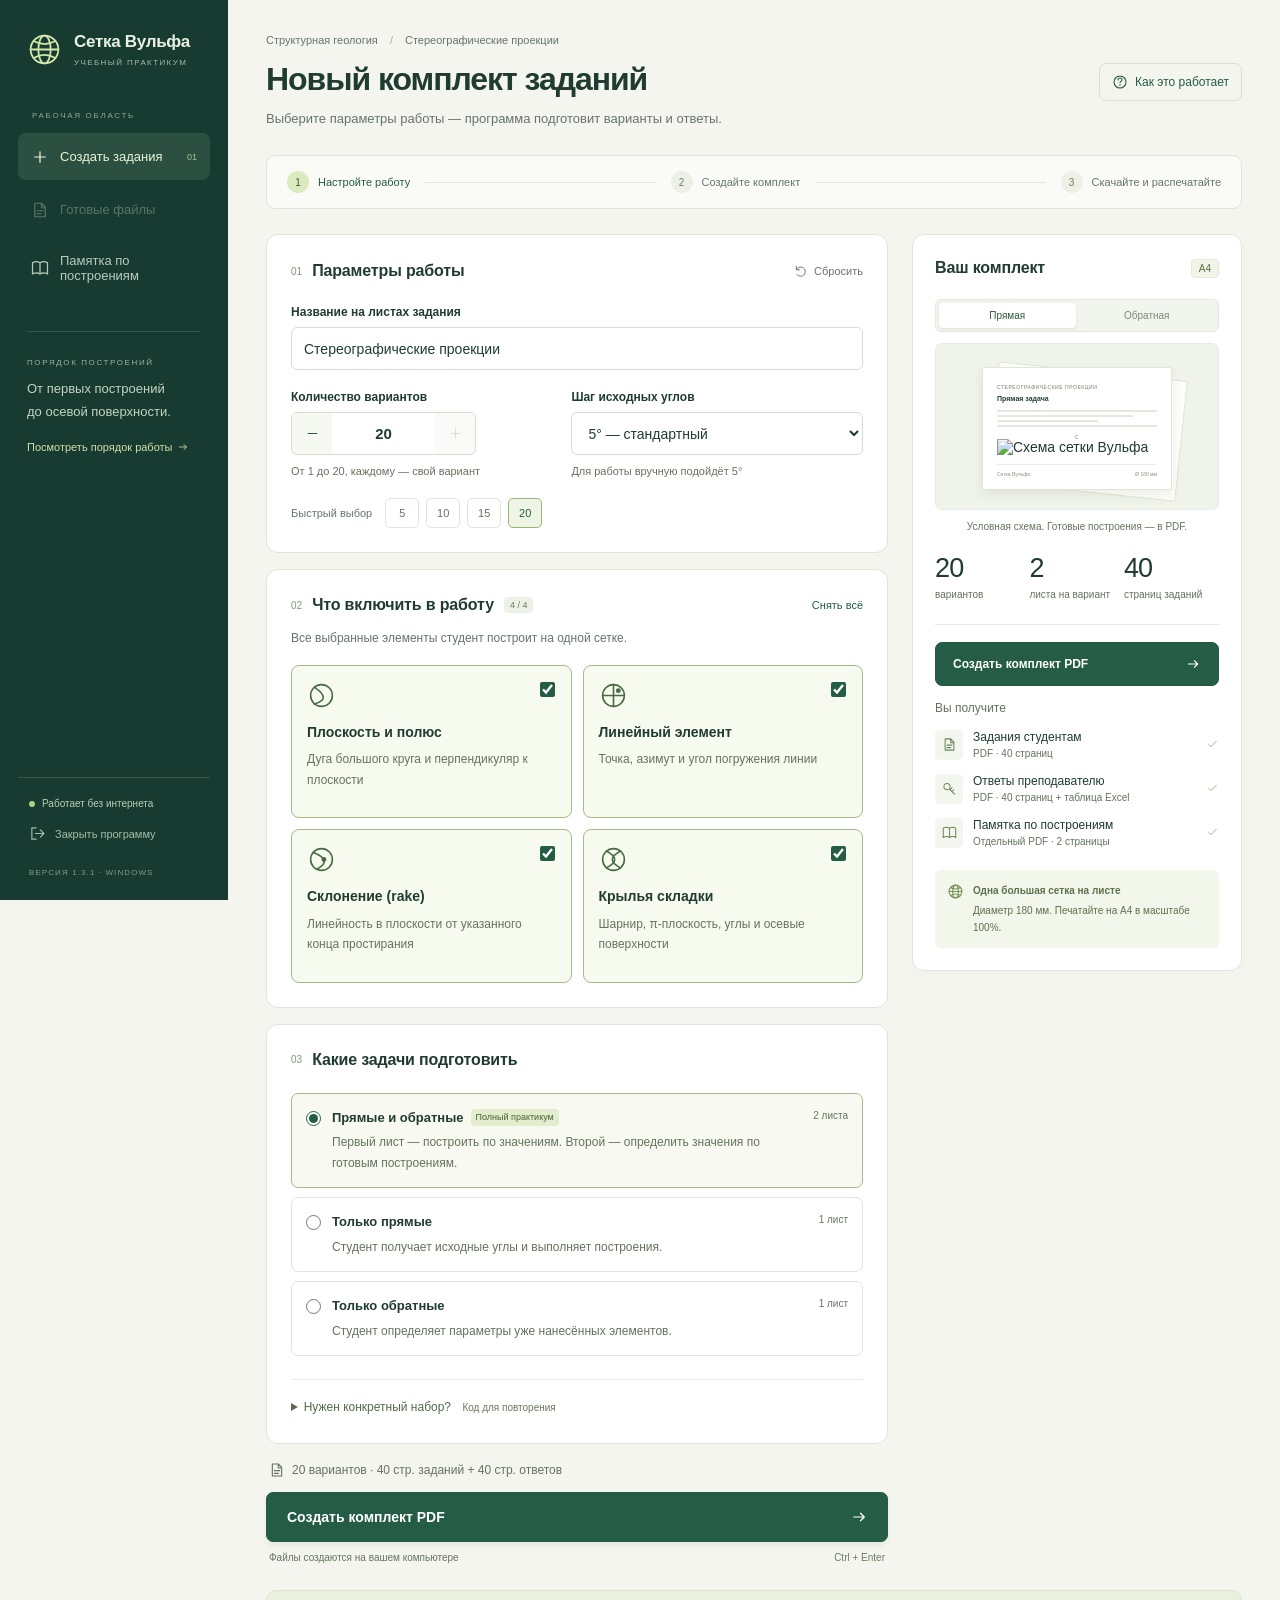
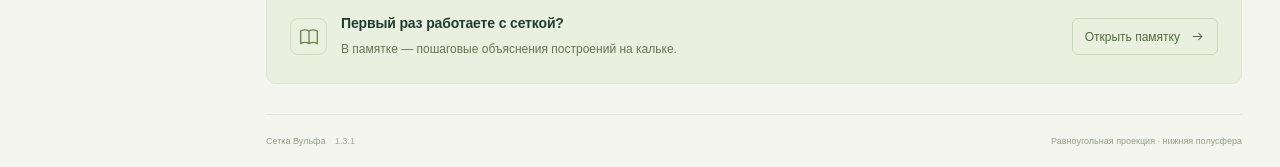
==== commit 6e93a2a8: "Remove lecture citations from interface and printable assignments" ====
--- a/web/index.html
+++ b/web/index.html
@@ -33,10 +33,10 @@
     <nav class="navigation">
       <a href="#settings" id="nav-create" aria-label="Создать задания" class="nav-item is-active" aria-current="location" title="Создать задания"><svg class="icon"><use href="#i-plus"/></svg><span>Создать задания</span><small>01</small></a>
       <button type="button" id="nav-files" aria-label="Готовые файлы" class="nav-item" disabled title="Файлы появятся после создания комплекта"><svg class="icon"><use href="#i-file"/></svg><span>Готовые файлы</span><small id="nav-file-count"></small></button>
-      <button type="button" class="nav-item" data-help aria-label="Памятка по лекции" title="Памятка по лекции"><svg class="icon"><use href="#i-book"/></svg><span>Памятка по лекции</span></button>
+      <button type="button" class="nav-item" data-help aria-label="Памятка по построениям" title="Памятка по построениям"><svg class="icon"><use href="#i-book"/></svg><span>Памятка по построениям</span></button>
     </nav>
-    <div class="sidebar-note"><span class="small-caps">ПО ВАШЕЙ ЛЕКЦИИ</span><p>От первых построений<br>до осевой поверхности.</p><button type="button" data-help>Посмотреть порядок работы <svg class="icon" aria-hidden="true"><use href="#i-arrow"/></svg></button></div>
-    <div class="sidebar-bottom"><div class="offline"><i></i><span>Работает без интернета</span></div><button type="button" class="exit" id="quit" aria-label="Закрыть программу" title="Закрыть программу"><svg class="icon"><use href="#i-exit"/></svg><span>Закрыть программу</span></button><span class="app-version">ВЕРСИЯ 1.3 · WINDOWS</span></div>
+    <div class="sidebar-note"><span class="small-caps">ПОРЯДОК ПОСТРОЕНИЙ</span><p>От первых построений<br>до осевой поверхности.</p><button type="button" data-help>Посмотреть порядок работы <svg class="icon" aria-hidden="true"><use href="#i-arrow"/></svg></button></div>
+    <div class="sidebar-bottom"><div class="offline"><i></i><span>Работает без интернета</span></div><button type="button" class="exit" id="quit" aria-label="Закрыть программу" title="Закрыть программу"><svg class="icon"><use href="#i-exit"/></svg><span>Закрыть программу</span></button><span class="app-version">ВЕРСИЯ 1.3.1 · WINDOWS</span></div>
   </aside>
   <main id="top">
     <header class="page-header"><div><div class="breadcrumb">Структурная геология <span>/</span> Стереографические проекции</div><h1>Новый комплект заданий</h1><p>Выберите параметры работы — программа подготовит варианты и ответы.</p></div><button type="button" class="help-button" data-help aria-label="Как это работает"><svg class="icon"><use href="#i-help"/></svg><span>Как это работает</span></button></header>
@@ -50,10 +50,10 @@
         </section>
         <section class="card form-section" aria-labelledby="tasks-heading"><div class="section-heading"><div><span class="section-index">02</span><h2 id="tasks-heading">Что включить в работу</h2><span class="selection-count" id="task-count">4 / 4</span></div><button class="text-button" type="button" id="toggle-tasks">Снять всё</button></div><p class="section-description">Все выбранные элементы студент построит на одной сетке.</p>
           <fieldset class="task-grid" aria-labelledby="tasks-heading" aria-describedby="tasks-error">
-            <label class="task-card"><input type="checkbox" name="task" value="plane" checked><svg class="task-icon"><use href="#i-plane"/></svg><b>Плоскость и полюс</b><span>Дуга большого круга и перпендикуляр к плоскости</span><small>Лекция · с. 69–74, 110</small></label>
-            <label class="task-card"><input type="checkbox" name="task" value="line" checked><svg class="task-icon"><use href="#i-line"/></svg><b>Линейный элемент</b><span>Точка, азимут и угол погружения линии</span><small>Лекция · с. 75–79</small></label>
-            <label class="task-card"><input type="checkbox" name="task" value="rake" checked><svg class="task-icon"><use href="#i-rake"/></svg><b>Склонение (rake)</b><span>Линейность в плоскости от указанного конца простирания</span><small>Лекция · с. 81–88</small></label>
-            <label class="task-card"><input type="checkbox" name="task" value="fold" checked><svg class="task-icon"><use href="#i-fold"/></svg><b>Крылья складки</b><span>Шарнир, π-плоскость, углы и осевые поверхности</span><small>Лекция · с. 89–117</small></label>
+            <label class="task-card"><input type="checkbox" name="task" value="plane" checked><svg class="task-icon"><use href="#i-plane"/></svg><b>Плоскость и полюс</b><span>Дуга большого круга и перпендикуляр к плоскости</span></label>
+            <label class="task-card"><input type="checkbox" name="task" value="line" checked><svg class="task-icon"><use href="#i-line"/></svg><b>Линейный элемент</b><span>Точка, азимут и угол погружения линии</span></label>
+            <label class="task-card"><input type="checkbox" name="task" value="rake" checked><svg class="task-icon"><use href="#i-rake"/></svg><b>Склонение (rake)</b><span>Линейность в плоскости от указанного конца простирания</span></label>
+            <label class="task-card"><input type="checkbox" name="task" value="fold" checked><svg class="task-icon"><use href="#i-fold"/></svg><b>Крылья складки</b><span>Шарнир, π-плоскость, углы и осевые поверхности</span></label>
           </fieldset><p id="tasks-error" class="field-error" hidden></p>
         </section>
         <section class="card form-section" aria-labelledby="mode-heading"><div class="section-heading"><div><span class="section-index">03</span><h2 id="mode-heading">Какие задачи подготовить</h2></div></div>
@@ -71,21 +71,21 @@
 <svg viewBox="-108 -108 216 216" class="net-overlay" aria-hidden="true"><g data-plot="plane"><path d="M34.202,-93.969L34.642,-92.293L35.060,-90.636L35.456,-88.998L35.831,-87.379L36.186,-85.778L36.521,-84.195L36.838,-82.629L37.137,-81.081L37.418,-79.550L37.682,-78.035L37.930,-76.537L38.161,-75.054L38.378,-73.588L38.580,-72.137L38.767,-70.701L38.941,-69.279L39.101,-67.872L39.249,-66.480L39.383,-65.101L39.506,-63.736L39.616,-62.384L39.715,-61.046L39.803,-59.720L39.880,-58.406L39.947,-57.105L40.003,-55.816L40.050,-54.539L40.086,-53.273L40.114,-52.018L40.132,-50.775L40.141,-49.542L40.142,-48.320L40.134,-47.108L40.118,-45.906L40.094,-44.714L40.062,-43.532L40.022,-42.359L39.975,-41.195L39.920,-40.041L39.858,-38.895L39.790,-37.758L39.714,-36.629L39.632,-35.508L39.543,-34.396L39.447,-33.291L39.346,-32.194L39.238,-31.105L39.124,-30.023L39.003,-28.948L38.877,-27.880L38.746,-26.818L38.608,-25.764L38.465,-24.716L38.316,-23.674L38.162,-22.638L38.002,-21.609L37.837,-20.585L37.667,-19.567L37.491,-18.554L37.310,-17.547L37.124,-16.545L36.934,-15.549L36.738,-14.557L36.537,-13.570L36.331,-12.588L36.120,-11.611L35.904,-10.638L35.684,-9.669L35.459,-8.704L35.229,-7.744L34.994,-6.788L34.754,-5.835L34.510,-4.886L34.261,-3.941L34.007,-2.999L33.748,-2.061L33.485,-1.125L33.217,-0.193L32.944,0.735L32.667,1.662L32.384,2.585L32.097,3.505L31.806,4.423L31.509,5.338L31.208,6.251L30.902,7.162L30.591,8.071L30.275,8.977L29.954,9.881L29.628,10.784L29.298,11.685L28.962,12.583L28.621,13.481L28.276,14.377L27.925,15.271L27.569,16.164L27.208,17.056L26.841,17.947L26.469,18.836L26.092,19.725L25.709,20.613L25.321,21.500L24.927,22.386L24.528,23.271L24.123,24.156L23.712,25.041L23.295,25.925L22.873,26.809L22.444,27.693L22.009,28.577L21.568,29.460L21.120,30.344L20.667,31.228L20.206,32.112L19.740,32.996L19.266,33.881L18.786,34.766L18.298,35.651L17.804,36.538L17.302,37.425L16.793,38.312L16.277,39.201L15.753,40.090L15.221,40.980L14.682,41.872L14.134,42.764L13.579,43.658L13.015,44.553L12.442,45.449L11.861,46.347L11.271,47.246L10.672,48.147L10.064,49.049L9.446,49.953L8.819,50.859L8.182,51.767L7.535,52.676L6.878,53.587L6.210,54.500L5.532,55.416L4.843,56.333L4.143,57.253L3.431,58.175L2.707,59.099L1.972,60.025L1.224,60.953L0.464,61.884L-0.309,62.818L-1.095,63.754L-1.895,64.692L-2.708,65.633L-3.535,66.577L-4.377,67.523L-5.234,68.471L-6.105,69.422L-6.993,70.376L-7.896,71.333L-8.816,72.292L-9.752,73.254L-10.706,74.218L-11.677,75.185L-12.666,76.155L-13.674,77.127L-14.701,78.102L-15.748,79.079L-16.815,80.059L-17.902,81.041L-19.011,82.025L-20.141,83.011L-21.294,84.000L-22.470,84.990L-23.670,85.983L-24.893,86.977L-26.142,87.972L-27.417,88.970L-28.718,89.968L-30.046,90.967L-31.402,91.967L-32.787,92.968L-34.202,93.969" stroke="#375f9b" stroke-width="1.45"/><text x="31.63" y="7.78" class="plot-label">P</text></g><g data-plot="rake"><path d="M-50.000,86.603L-50.583,84.968L-51.138,83.343L-51.665,81.730L-52.167,80.127L-52.643,78.535L-53.093,76.954L-53.520,75.384L-53.923,73.825L-54.302,72.277L-54.659,70.740L-54.995,69.214L-55.309,67.699L-55.602,66.195L-55.875,64.702L-56.129,63.221L-56.363,61.750L-56.579,60.290L-56.776,58.840L-56.955,57.402L-57.118,55.974L-57.263,54.557L-57.392,53.150L-57.504,51.754L-57.601,50.368L-57.683,48.992L-57.749,47.627L-57.801,46.272L-57.839,44.926L-57.862,43.591L-57.872,42.265L-57.869,40.949L-57.852,39.643L-57.823,38.346L-57.781,37.058L-57.726,35.780L-57.660,34.511L-57.582,33.250L-57.492,31.999L-57.391,30.757L-57.279,29.523L-57.156,28.298L-57.022,27.081L-56.878,25.873L-56.724,24.673L-56.559,23.481L-56.384,22.297L-56.199,21.121L-56.005,19.953L-55.801,18.793L-55.588,17.640L-55.366,16.495L-55.134,15.357L-54.894,14.226L-54.644,13.103L-54.386,11.986L-54.119,10.877L-53.844,9.775L-53.560,8.679L-53.268,7.590L-52.968,6.508L-52.659,5.432L-52.343,4.363L-52.018,3.299L-51.685,2.243L-51.345,1.192L-50.997,0.147L-50.641,-0.892L-50.277,-1.924L-49.905,-2.951L-49.526,-3.973L-49.140,-4.989L-48.746,-5.999L-48.344,-7.003L-47.935,-8.003L-47.518,-8.997L-47.094,-9.986L-46.663,-10.969L-46.224,-11.948L-45.778,-12.921L-45.325,-13.890L-44.864,-14.853L-44.395,-15.812L-43.920,-16.766L-43.437,-17.715L-42.946,-18.660L-42.449,-19.600L-41.943,-20.535L-41.431,-21.467L-40.911,-22.393L-40.383,-23.315L-39.848,-24.233L-39.306,-25.147L-38.756,-26.056L-38.198,-26.962L-37.633,-27.863L-37.060,-28.760L-36.480,-29.653L-35.891,-30.542L-35.295,-31.426L-34.691,-32.307L-34.079,-33.184L-33.459,-34.058L-32.831,-34.927L-32.195,-35.792L-31.551,-36.654L-30.898,-37.511L-30.237,-38.365L-29.568,-39.216L-28.890,-40.062L-28.204,-40.905L-27.509,-41.744L-26.805,-42.579L-26.092,-43.410L-25.371,-44.238L-24.640,-45.062L-23.901,-45.882L-23.152,-46.699L-22.393,-47.511L-21.625,-48.320L-20.848,-49.125L-20.061,-49.927L-19.264,-50.724L-18.457,-51.518L-17.640,-52.307L-16.812,-53.093L-15.975,-53.875L-15.127,-54.652L-14.268,-55.426L-13.398,-56.195L-12.517,-56.961L-11.626,-57.722L-10.723,-58.478L-9.808,-59.231L-8.882,-59.978L-7.944,-60.722L-6.994,-61.460L-6.033,-62.194L-5.058,-62.923L-4.071,-63.648L-3.072,-64.367L-2.060,-65.081L-1.034,-65.789L0.005,-66.493L1.057,-67.190L2.123,-67.882L3.203,-68.569L4.297,-69.249L5.406,-69.923L6.529,-70.590L7.667,-71.251L8.820,-71.906L9.988,-72.553L11.172,-73.193L12.372,-73.826L13.587,-74.451L14.819,-75.068L16.068,-75.677L17.333,-76.278L18.616,-76.869L19.916,-77.452L21.234,-78.026L22.569,-78.590L23.923,-79.143L25.295,-79.687L26.686,-80.219L28.096,-80.741L29.526,-81.251L30.975,-81.748L32.444,-82.234L33.933,-82.706L35.442,-83.165L36.973,-83.611L38.524,-84.041L40.097,-84.457L41.692,-84.857L43.309,-85.241L44.947,-85.608L46.609,-85.958L48.293,-86.290L50.000,-86.603" stroke="#207b69" stroke-width="1.45" stroke-dasharray="3 2"/><text x="-38.38" y="-26.32" class="plot-label">R</text></g><g data-plot="fold"><path d="M-81.915,-57.358L-80.182,-57.349L-78.474,-57.324L-76.789,-57.282L-75.128,-57.225L-73.489,-57.154L-71.873,-57.068L-70.279,-56.969L-68.707,-56.857L-67.155,-56.732L-65.623,-56.595L-64.112,-56.446L-62.620,-56.287L-61.147,-56.116L-59.693,-55.936L-58.258,-55.745L-56.840,-55.545L-55.440,-55.336L-54.056,-55.117L-52.690,-54.891L-51.339,-54.656L-50.005,-54.413L-48.686,-54.162L-47.383,-53.904L-46.094,-53.638L-44.820,-53.366L-43.561,-53.086L-42.315,-52.801L-41.083,-52.509L-39.864,-52.210L-38.658,-51.906L-37.465,-51.596L-36.284,-51.280L-35.115,-50.959L-33.959,-50.632L-32.814,-50.300L-31.680,-49.963L-30.557,-49.622L-29.445,-49.275L-28.344,-48.923L-27.254,-48.567L-26.173,-48.206L-25.102,-47.841L-24.041,-47.472L-22.990,-47.098L-21.947,-46.720L-20.914,-46.338L-19.890,-45.951L-18.874,-45.561L-17.867,-45.167L-16.868,-44.769L-15.877,-44.367L-14.894,-43.961L-13.918,-43.551L-12.950,-43.138L-11.990,-42.721L-11.037,-42.300L-10.091,-41.875L-9.151,-41.447L-8.219,-41.016L-7.293,-40.581L-6.373,-40.142L-5.460,-39.699L-4.553,-39.253L-3.651,-38.804L-2.756,-38.351L-1.866,-37.894L-0.982,-37.434L-0.104,-36.971L0.770,-36.503L1.638,-36.033L2.501,-35.558L3.359,-35.080L4.212,-34.598L5.061,-34.113L5.905,-33.624L6.744,-33.131L7.579,-32.635L8.410,-32.135L9.237,-31.631L10.060,-31.123L10.878,-30.612L11.693,-30.096L12.504,-29.577L13.312,-29.054L14.116,-28.526L14.916,-27.995L15.713,-27.459L16.507,-26.920L17.297,-26.376L18.085,-25.828L18.869,-25.275L19.651,-24.718L20.429,-24.157L21.205,-23.591L21.978,-23.021L22.749,-22.446L23.517,-21.866L24.282,-21.282L25.045,-20.692L25.806,-20.098L26.564,-19.498L27.321,-18.894L28.075,-18.284L28.827,-17.669L29.577,-17.049L30.325,-16.423L31.071,-15.791L31.816,-15.154L32.558,-14.512L33.299,-13.863L34.039,-13.208L34.776,-12.547L35.513,-11.880L36.247,-11.207L36.981,-10.527L37.713,-9.841L38.443,-9.147L39.173,-8.447L39.901,-7.740L40.628,-7.026L41.353,-6.305L42.078,-5.576L42.801,-4.840L43.524,-4.096L44.245,-3.344L44.965,-2.585L45.685,-1.817L46.403,-1.040L47.121,-0.255L47.838,0.539L48.554,1.341L49.269,2.153L49.983,2.974L50.696,3.804L51.409,4.645L52.120,5.495L52.831,6.355L53.541,7.226L54.251,8.107L54.959,8.999L55.667,9.902L56.374,10.817L57.080,11.743L57.785,12.681L58.490,13.631L59.193,14.593L59.896,15.569L60.597,16.557L61.298,17.558L61.997,18.574L62.696,19.603L63.393,20.646L64.089,21.704L64.784,22.777L65.477,23.865L66.169,24.969L66.859,26.089L67.547,27.226L68.234,28.379L68.919,29.550L69.601,30.738L70.282,31.945L70.960,33.170L71.636,34.415L72.309,35.678L72.979,36.962L73.646,38.267L74.309,39.593L74.970,40.940L75.626,42.309L76.279,43.701L76.927,45.117L77.570,46.556L78.209,48.020L78.842,49.510L79.470,51.025L80.091,52.566L80.706,54.135L81.314,55.732L81.915,57.358" stroke="#b08b33" stroke-width="1.45" stroke-dasharray="5 2"/><text x="20.08" y="-28.83" class="plot-label">K1</text></g><g data-plot="fold"><path d="M86.603,-50.000L86.000,-48.374L85.389,-46.776L84.767,-45.206L84.137,-43.662L83.499,-42.144L82.853,-40.652L82.200,-39.185L81.540,-37.742L80.873,-36.323L80.199,-34.928L79.521,-33.555L78.836,-32.204L78.146,-30.876L77.452,-29.568L76.752,-28.281L76.049,-27.015L75.341,-25.768L74.629,-24.541L73.914,-23.333L73.195,-22.144L72.473,-20.972L71.747,-19.819L71.019,-18.682L70.288,-17.563L69.554,-16.460L68.817,-15.374L68.078,-14.304L67.337,-13.249L66.594,-12.209L65.848,-11.184L65.101,-10.174L64.351,-9.178L63.600,-8.196L62.847,-7.227L62.093,-6.272L61.336,-5.330L60.578,-4.401L59.819,-3.485L59.058,-2.581L58.295,-1.689L57.531,-0.808L56.766,0.060L56.000,0.918L55.232,1.764L54.462,2.599L53.692,3.424L52.920,4.238L52.147,5.042L51.372,5.836L50.596,6.620L49.819,7.394L49.041,8.158L48.261,8.914L47.480,9.660L46.697,10.397L45.914,11.125L45.128,11.845L44.342,12.556L43.554,13.258L42.764,13.953L41.973,14.639L41.181,15.317L40.387,15.988L39.591,16.651L38.794,17.306L37.995,17.953L37.195,18.594L36.393,19.227L35.589,19.853L34.783,20.472L33.975,21.084L33.165,21.690L32.354,22.288L31.540,22.880L30.724,23.466L29.907,24.045L29.087,24.618L28.264,25.184L27.440,25.745L26.613,26.299L25.783,26.847L24.951,27.389L24.117,27.926L23.280,28.456L22.440,28.981L21.598,29.500L20.752,30.014L19.904,30.522L19.053,31.024L18.199,31.521L17.341,32.012L16.480,32.498L15.616,32.979L14.749,33.454L13.878,33.924L13.004,34.389L12.126,34.849L11.244,35.303L10.359,35.753L9.469,36.197L8.576,36.636L7.678,37.070L6.776,37.499L5.870,37.922L4.960,38.341L4.045,38.755L3.125,39.163L2.201,39.567L1.272,39.965L0.338,40.359L-0.601,40.747L-1.545,41.130L-2.495,41.509L-3.450,41.882L-4.410,42.250L-5.376,42.612L-6.348,42.970L-7.325,43.322L-8.309,43.670L-9.299,44.011L-10.295,44.348L-11.297,44.679L-12.306,45.005L-13.322,45.325L-14.345,45.639L-15.374,45.949L-16.411,46.252L-17.455,46.550L-18.506,46.841L-19.565,47.127L-20.632,47.407L-21.707,47.681L-22.790,47.949L-23.881,48.210L-24.980,48.465L-26.088,48.714L-27.205,48.956L-28.331,49.191L-29.466,49.420L-30.610,49.641L-31.764,49.855L-32.927,50.062L-34.101,50.262L-35.284,50.453L-36.478,50.638L-37.683,50.814L-38.898,50.982L-40.124,51.141L-41.361,51.292L-42.610,51.434L-43.870,51.567L-45.142,51.691L-46.426,51.806L-47.723,51.910L-49.032,52.005L-50.354,52.089L-51.689,52.163L-53.037,52.226L-54.399,52.277L-55.774,52.317L-57.164,52.345L-58.568,52.360L-59.987,52.363L-61.420,52.353L-62.869,52.329L-64.333,52.291L-65.812,52.239L-67.308,52.172L-68.820,52.089L-70.348,51.991L-71.893,51.876L-73.455,51.744L-75.035,51.595L-76.632,51.427L-78.248,51.240L-79.881,51.034L-81.533,50.808L-83.204,50.561L-84.893,50.292L-86.603,50.000" stroke="#b87350" stroke-width="1.45" stroke-dasharray="5 2 1 2"/><text x="20.20" y="28.52" class="plot-label">K2</text></g><g data-plot="line"><circle cx="-16.489" cy="61.536" r="1.9" fill="#173f33" stroke="#fff" stroke-width=".8"/><text x="-13.49" y="59.54" class="plot-label">L</text></g><g data-plot="rake"><circle cx="-57.279" cy="29.523" r="1.9" fill="#173f33" stroke="#fff" stroke-width=".8"/><text x="-54.28" y="27.52" class="plot-label">Lr</text></g></svg>          </div><div class="sheet-bottom"><span>Сетка Вульфа</span><span>Ø 180 мм</span></div></div></div><p class="schematic-caption">Условная схема. Готовые построения — в PDF.</p></div>
         <div class="summary-stats"><div><strong id="summary-count">20</strong><span id="summary-count-label">вариантов</span></div><div><strong id="summary-pages">2</strong><span id="summary-pages-label">листа на вариант</span></div><div><strong id="summary-total">40</strong><span>страниц заданий</span></div></div>
         <button type="submit" form="settings" id="summary-generate" class="primary summary-generate" title="Создать комплект с текущими настройками"><span>Создать комплект PDF</span><svg class="icon"><use href="#i-arrow"/></svg></button>
-        <div class="summary-includes"><h3>Вы получите</h3><div><span class="include-icon"><svg class="icon"><use href="#i-file"/></svg></span><p><b>Задания студентам</b><small id="students-pages">PDF · 40 страниц</small></p><svg class="icon tiny-check"><use href="#i-check"/></svg></div><div><span class="include-icon"><svg class="icon"><use href="#i-key"/></svg></span><p><b>Ответы преподавателю</b><small id="teacher-pages">PDF · 40 страниц + таблица Excel</small></p><svg class="icon tiny-check"><use href="#i-check"/></svg></div><div><span class="include-icon"><svg class="icon"><use href="#i-book"/></svg></span><p><b>Памятка по лекции</b><small>Отдельный PDF · 2 страницы</small></p><svg class="icon tiny-check"><use href="#i-check"/></svg></div></div>
+        <div class="summary-includes"><h3>Вы получите</h3><div><span class="include-icon"><svg class="icon"><use href="#i-file"/></svg></span><p><b>Задания студентам</b><small id="students-pages">PDF · 40 страниц</small></p><svg class="icon tiny-check"><use href="#i-check"/></svg></div><div><span class="include-icon"><svg class="icon"><use href="#i-key"/></svg></span><p><b>Ответы преподавателю</b><small id="teacher-pages">PDF · 40 страниц + таблица Excel</small></p><svg class="icon tiny-check"><use href="#i-check"/></svg></div><div><span class="include-icon"><svg class="icon"><use href="#i-book"/></svg></span><p><b>Памятка по построениям</b><small>Отдельный PDF · 2 страницы</small></p><svg class="icon tiny-check"><use href="#i-check"/></svg></div></div>
         <div class="print-tip"><svg class="icon"><use href="#i-grid"/></svg><p><b>Одна большая сетка на листе</b><span>Диаметр 180 мм. Печатайте на A4 в масштабе 100%.</span></p></div><p class="dirty-note" id="dirty-note" hidden>Настройки изменены. Создайте комплект, чтобы получить обновлённые файлы.</p>
       </aside>
     </div>
     <section class="result card" id="result" hidden aria-labelledby="result-heading"><div class="result-top"><div class="result-title"><span class="success-mark"><svg class="icon"><use href="#i-check"/></svg></span><div><span class="eyebrow">ГОТОВО К ПЕЧАТИ</span><h2 id="result-heading" tabindex="-1">Комплект создан</h2><p id="result-meta"></p></div></div><a id="zip" class="primary zip-download" href="#" download><svg class="icon"><use href="#i-download"/></svg>Скачать всё ZIP</a></div>
       <div class="set-code"><span>Код набора</span><code id="result-seed"></code><button type="button" class="text-button" id="copy-seed"><svg class="icon"><use href="#i-copy"/></svg><span>Копировать</span></button><button type="button" class="text-button reuse" id="reuse-settings"><svg class="icon"><use href="#i-refresh"/></svg>Восстановить настройки</button></div>
-      <div class="result-groups"><section class="file-group student-group"><div class="file-group-heading"><h3>Для студентов</h3><span>Можно выдавать группе</span></div><div class="file-row"><span class="file-type pdf">PDF</span><div><a id="students" class="file-name" href="#" download>Задания</a><p id="students-description"></p></div><a id="view" class="small-open" href="#" target="_blank" rel="noopener" title="Открыть задания в новой вкладке">Открыть</a></div><div class="file-row"><span class="file-type pdf">PDF</span><div><a id="guide" class="file-name" href="#" download>Памятка по построениям</a><p>2 страницы · шаги из вашей лекции</p></div><a class="download-icon" data-download="guide" href="#" download aria-label="Скачать памятку"><svg class="icon"><use href="#i-download"/></svg></a></div></section>
+      <div class="result-groups"><section class="file-group student-group"><div class="file-group-heading"><h3>Для студентов</h3><span>Можно выдавать группе</span></div><div class="file-row"><span class="file-type pdf">PDF</span><div><a id="students" class="file-name" href="#" download>Задания</a><p id="students-description"></p></div><a id="view" class="small-open" href="#" target="_blank" rel="noopener" title="Открыть задания в новой вкладке">Открыть</a></div><div class="file-row"><span class="file-type pdf">PDF</span><div><a id="guide" class="file-name" href="#" download>Памятка по построениям</a><p>2 страницы · порядок построений</p></div><a class="download-icon" data-download="guide" href="#" download aria-label="Скачать памятку"><svg class="icon"><use href="#i-download"/></svg></a></div></section>
         <section class="file-group teacher-group"><div class="file-group-heading"><h3>Для преподавателя</h3><span>Содержит ответы</span></div><div class="file-row"><span class="file-type pdf">PDF</span><div><a id="teacher" class="file-name" href="#" download>Правильные построения и ответы</a><p id="teacher-description"></p></div><a class="download-icon" data-download="teacher" href="#" download aria-label="Скачать ответы преподавателя"><svg class="icon"><use href="#i-download"/></svg></a></div><div class="file-row"><span class="file-type csv">CSV</span><div><a id="csv" class="file-name" href="#" download>Таблица ответов для Excel</a><p>Для проверки работ всей группы</p></div><a class="download-icon" data-download="csv" href="#" download aria-label="Скачать таблицу для Excel"><svg class="icon"><use href="#i-download"/></svg></a></div></section></div>
       <div class="result-bottom"><p>Студентам выдавайте задания и памятку. В общем архиве также есть ответы.</p><a id="json" href="#" download>Параметры и расчётные значения · JSON</a></div><p id="result-notice" class="result-notice" role="status" aria-live="polite"></p>
     </section>
-    <section class="guide-banner"><span class="guide-banner-icon"><svg class="icon"><use href="#i-book"/></svg></span><div><h2>Первый раз работаете с сеткой?</h2><p>В памятке — порядок построений на кальке и ссылки на страницы лекции.</p></div><button type="button" class="secondary" data-help>Открыть памятку<svg class="icon"><use href="#i-arrow"/></svg></button></section>
-    <footer><span>Сетка Вульфа <b>1.3</b></span><span>Равноугольная проекция · нижняя полусфера</span></footer>
+    <section class="guide-banner"><span class="guide-banner-icon"><svg class="icon"><use href="#i-book"/></svg></span><div><h2>Первый раз работаете с сеткой?</h2><p>В памятке — пошаговые объяснения построений на кальке.</p></div><button type="button" class="secondary" data-help>Открыть памятку<svg class="icon"><use href="#i-arrow"/></svg></button></section>
+    <footer><span>Сетка Вульфа <b>1.3.1</b></span><span>Равноугольная проекция · нижняя полусфера</span></footer>
   </main>
-  <dialog id="help-dialog" aria-labelledby="help-title"><div class="dialog-header"><div><span class="eyebrow">ПО ЛЕКЦИИ · ТЕМА 11</span><h2 id="help-title">Как выполнять построения</h2></div><button type="button" id="close-help" class="icon-button" aria-label="Закрыть памятку"><svg class="icon"><use href="#i-close"/></svg></button></div><div class="dialog-body"><p class="dialog-intro">«Использование стереограмм в структурном анализе». Ссылки ниже относятся к страницам вашего PDF из 136 страниц.</p>
-    <details class="help-section" open><summary>Порядок работы на кальке</summary><ol class="lecture-steps"><li><b>Подготовьте кальку <small>с. 55–57, 70</small></b><p>Совместите центры, обведите внешний круг и отметьте север. Вращайте кальку, оставляя сетку неподвижной. После каждого построения возвращайте север к 0°. Все элементы — на одной кальке.</p></li><li><b>Плоскость <small>с. 69–74</small></b><p>Отметьте азимут падения, совместите его с горизонтальным диаметром, отложите угол от внешнего круга к центру и обведите дугу большого круга.</p></li><li><b>Линейность <small>с. 75–79</small></b><p>Совместите азимут погружения с диаметром. Угол считайте от внешнего круга к центру; результат — точка.</p></li><li><b>Склонение / rake <small>с. 81–88</small></b><p>Сначала постройте плоскость R, затем вдоль её дуги от указанного конца простирания отложите угол и поставьте точку Lr. Например: «25° от СЗ (аз. 308°)». В обратной задаче определите и угол, и конец отсчёта.</p></li><li><b>Складка <small>с. 89–107, 116–117</small></b><p>Пересечение крыльев — шарнир H. Постройте π-плоскость, перпендикулярную H. По ней измерьте углы и постройте два варианта осевой поверхности. Выбор одной поверхности требует сведений о полярности крыльев, как отмечено на с. 106–107.</p></li></ol></details>
+  <dialog id="help-dialog" aria-labelledby="help-title"><div class="dialog-header"><div><span class="eyebrow">ПАМЯТКА ПО ПОСТРОЕНИЯМ</span><h2 id="help-title">Как выполнять построения</h2></div><button type="button" id="close-help" class="icon-button" aria-label="Закрыть памятку"><svg class="icon"><use href="#i-close"/></svg></button></div><div class="dialog-body"><p class="dialog-intro">Порядок построения плоскостей, линейностей и складок на сетке Вульфа.</p>
+    <details class="help-section" open><summary>Порядок работы на кальке</summary><ol class="construction-steps"><li><b>Подготовьте кальку</b><p>Совместите центры, обведите внешний круг и отметьте север. Вращайте кальку, оставляя сетку неподвижной. После каждого построения возвращайте север к 0°. Все элементы — на одной кальке.</p></li><li><b>Плоскость</b><p>Отметьте азимут падения, совместите его с горизонтальным диаметром, отложите угол от внешнего круга к центру и обведите дугу большого круга.</p></li><li><b>Линейность</b><p>Совместите азимут погружения с диаметром. Угол считайте от внешнего круга к центру; результат — точка.</p></li><li><b>Склонение / rake</b><p>Сначала постройте плоскость R, затем вдоль её дуги от указанного конца простирания отложите угол и поставьте точку Lr. Например: «25° от СЗ (аз. 308°)». В обратной задаче определите и угол, и конец отсчёта.</p></li><li><b>Складка</b><p>Пересечение крыльев — шарнир H. Постройте π-плоскость, перпендикулярную H. По ней измерьте углы и постройте два варианта осевой поверхности. Выбор одной поверхности требует сведений о полярности крыльев.</p></li></ol></details>
     <details class="help-section"><summary>Обозначения на общей сетке</summary><dl class="symbol-list"><div><dt>P / Np</dt><dd>Плоскость и её полюс — проекция перпендикуляра к плоскости.</dd></div><div><dt>L</dt><dd>Отдельная линейность, заданная азимутом и углом погружения.</dd></div><div><dt>R / Lr</dt><dd>Плоскость для rake и линейность в этой плоскости.</dd></div><div><dt>K1 / K2</dt><dd>Крылья складки.</dd></div><div><dt>H / π</dt><dd>Шарнир и плоскость, перпендикулярная ему.</dd></div><div><dt>A / B</dt><dd>Пересечения π-плоскости с крыльями.</dd></div><div><dt>ОП1 / ОП2</dt><dd>Два возможных положения осевой поверхности.</dd></div></dl></details>
     <details class="help-section"><summary>Что выдавать студентам и как печатать</summary><div class="help-copy"><p>Студентам нужны <b>students.pdf</b> и общая памятка <b>student_guide.pdf</b>. Файлы преподавателя, CSV и JSON содержат ответы.</p><p>Печать: <b>A4 → фактический размер / 100%</b>, без подгонки. Диаметр сетки — <b>180 мм</b>; проверьте линейкой после печати. Один вариант в полном режиме — два листа, памятка общая для всей группы.</p><p>Все построения выполняются на равноугольной сетке Вульфа, нижняя полусфера. Ответы округлены до 0,1°; ориентир допуска для ручного считывания ±2°. Допуск устанавливает преподаватель.</p></div></details>
   </div><div class="dialog-footer"><a href="guide?inline=1" class="text-button" target="_blank" rel="noopener">Посмотреть PDF</a><a class="primary" href="guide" download="student_guide.pdf"><svg class="icon"><use href="#i-download"/></svg>Скачать памятку</a></div></dialog>
--- a/web/style.css
+++ b/web/style.css
@@ -245,12 +245,12 @@
 .dialog-intro { font-size: 11px; line-height: 1.8; color: #859078; margin: 19px 0; }
 .help-section { padding: 17px 0; border-top: 1px solid #e5eade; }
 .help-section summary { font-size: 12px; font-weight: 600; cursor: pointer; line-height: 1.6; }
-.lecture-steps { list-style: none; counter-reset: steps; padding: 0; margin: 20px 0 0; }
-.lecture-steps li { counter-increment: steps; position: relative; padding-left: 37px; margin: 20px 0; }
-.lecture-steps li:before { content: counter(steps, decimal-leading-zero); position: absolute; left: 0; top: 0; color: #9caa8c; font-size: 10px; }
-.lecture-steps b { font-size: 12px; font-weight: 500; display: flex; flex-wrap: wrap; gap: 6px 14px; align-items: center; }
-.lecture-steps small { font-size: 9px; color: #a3ad98; font-weight: 400; }
-.lecture-steps p, .help-copy p { font-size: 11px; line-height: 1.9; color: #7b8970; margin: 7px 0 0; }
+.construction-steps { list-style: none; counter-reset: steps; padding: 0; margin: 20px 0 0; }
+.construction-steps li { counter-increment: steps; position: relative; padding-left: 37px; margin: 20px 0; }
+.construction-steps li:before { content: counter(steps, decimal-leading-zero); position: absolute; left: 0; top: 0; color: #9caa8c; font-size: 10px; }
+.construction-steps b { font-size: 12px; font-weight: 500; display: flex; flex-wrap: wrap; gap: 6px 14px; align-items: center; }
+.construction-steps small { font-size: 9px; color: #a3ad98; font-weight: 400; }
+.construction-steps p, .help-copy p { font-size: 11px; line-height: 1.9; color: #7b8970; margin: 7px 0 0; }
 .help-copy { margin-top: 15px; }
 .symbol-list { margin: 15px 0 0; display: grid; gap: 12px; }
 .symbol-list > div { display: grid; grid-template-columns: 75px 1fr; gap: 10px; font-size: 11px; line-height: 1.7; }
@@ -389,7 +389,7 @@
   .dialog-body { padding-left: 20px; padding-right: 20px; }
   .dialog-footer { padding: 13px 20px; }
   .dialog-footer .primary { font-size: 10px; gap: 6px; padding-left: 9px; padding-right: 9px; }
-  .lecture-steps li { padding-left: 29px; }
+  .construction-steps li { padding-left: 29px; }
   .symbol-list > div { grid-template-columns: 65px 1fr; }
 }
 @media (prefers-reduced-motion: reduce) {
@@ -413,9 +413,9 @@
 .summary-includes b{font-size:12px}.summary-includes small{font-size:10px;color:#65735e}.print-tip p,.print-tip b{font-size:10px;color:#5d714c}.paper-badge{font-size:10px;color:#576e42}.summary-includes>div{padding:7px 0}.include-icon{width:28px;height:30px}
 .result-title p{font-size:12px}.set-code>span{font-size:11px;color:#65735e}.set-code code{font-size:13px}.set-code .reuse{color:#65735e}.file-group h3{font-size:14px}.file-group-heading>span{font-size:9px;color:#57733e}.teacher-group .file-group-heading>span{color:#866528}
 .file-name{font-size:13px}.file-row p{font-size:11px;color:#65735e}.small-open{font-size:10px;color:#5d7646}.file-type{font-size:9px;color:#617c48}.result-bottom{font-size:10px;color:#65735e}.result-notice{font-size:12px}
-.guide-banner h2{font-size:14px}.guide-banner p{font-size:12px;color:#637750}.secondary{font-size:12px;color:#526c3d}.dialog-intro{font-size:12px;color:#65735e}.lecture-steps b{font-size:14px}.lecture-steps small{font-size:11px;color:#65735e}.lecture-steps p,.help-copy p{font-size:13px;color:#65735e}.help-section summary{font-size:14px}.symbol-list>div{font-size:13px}.symbol-list dd{color:#65735e}.dialog-footer .primary{font-size:12px}
+.guide-banner h2{font-size:14px}.guide-banner p{font-size:12px;color:#637750}.secondary{font-size:12px;color:#526c3d}.dialog-intro{font-size:12px;color:#65735e}.construction-steps b{font-size:14px}.construction-steps small{font-size:11px;color:#65735e}.construction-steps p,.help-copy p{font-size:13px;color:#65735e}.help-section summary{font-size:14px}.symbol-list>div{font-size:13px}.symbol-list dd{color:#65735e}.dialog-footer .primary{font-size:12px}
 @media(max-width:1180px){.section-heading h2{font-size:15px}.task-card b{font-size:13px}.task-card>span{font-size:11px}.summary-includes b{font-size:11px}.summary-includes small{font-size:9px}.summary-stats span{font-size:9px}}
 @media(max-width:860px){.summary-stats span{font-size:11px}.page-header p{font-size:13px}.task-card b{font-size:14px}.task-card>span{font-size:12px}.task-card small{font-size:11px}}
-@media(max-width:540px){.section-heading h2{font-size:14px}.page-header p{font-size:12px}.breadcrumb{font-size:9px}.workflow-step{font-size:10px}.task-card b{font-size:12px}.task-card>span{font-size:11px}.task-card small{font-size:9px}.mode-card b{font-size:12px}.mode-card small{font-size:11px}.mode-card em{font-size:8px}.mode-pages{font-size:9px}.generation-note{font-size:11px}.generate-caption{font-size:9px}.guide-banner>.guide-banner-icon{display:none}.guide-banner>div{flex-basis:100%}.guide-banner .secondary{margin-left:0}.guide-banner h2{font-size:13px}.guide-banner p{font-size:12px}.advanced summary{font-size:11px}.advanced summary span{font-size:10px}.summary-stats span{font-size:10px}.file-name{font-size:12px}.file-row p{font-size:10px}.result-title p{font-size:11px}.symbol-list>div{font-size:12px}.lecture-steps p,.help-copy p{font-size:12px}}
+@media(max-width:540px){.section-heading h2{font-size:14px}.page-header p{font-size:12px}.breadcrumb{font-size:9px}.workflow-step{font-size:10px}.task-card b{font-size:12px}.task-card>span{font-size:11px}.task-card small{font-size:9px}.mode-card b{font-size:12px}.mode-card small{font-size:11px}.mode-card em{font-size:8px}.mode-pages{font-size:9px}.generation-note{font-size:11px}.generate-caption{font-size:9px}.guide-banner>.guide-banner-icon{display:none}.guide-banner>div{flex-basis:100%}.guide-banner .secondary{margin-left:0}.guide-banner h2{font-size:13px}.guide-banner p{font-size:12px}.advanced summary{font-size:11px}.advanced summary span{font-size:10px}.summary-stats span{font-size:10px}.file-name{font-size:12px}.file-row p{font-size:10px}.result-title p{font-size:11px}.symbol-list>div{font-size:12px}.construction-steps p,.help-copy p{font-size:12px}}
 
 .summary-generate{width:100%;justify-content:space-between;font-size:12px;min-height:43px;margin-top:17px}.summary-generate .icon{width:16px;height:16px}.task-card:has(input[aria-invalid=true]){border-color:#bd8173;background:#fff9f6}@media(max-width:860px){.summary-generate{margin-top:15px;min-height:42px}}
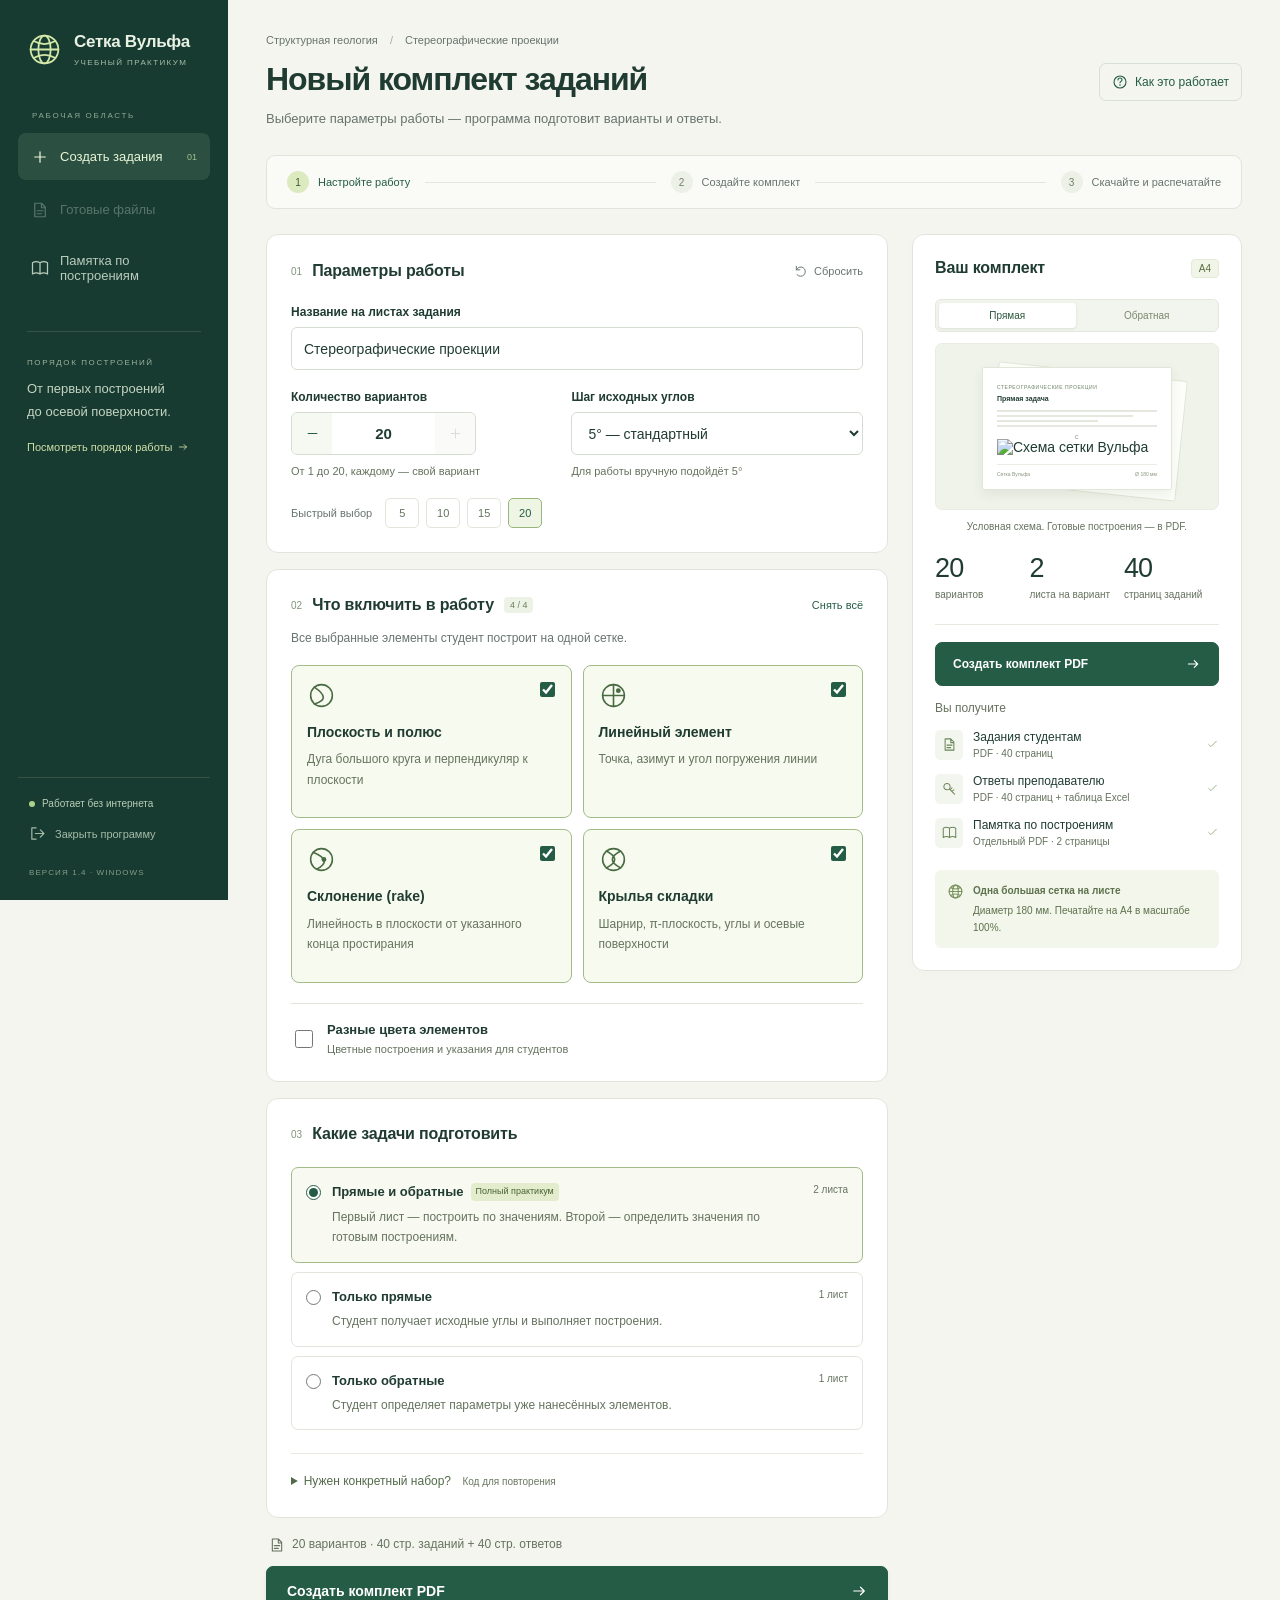
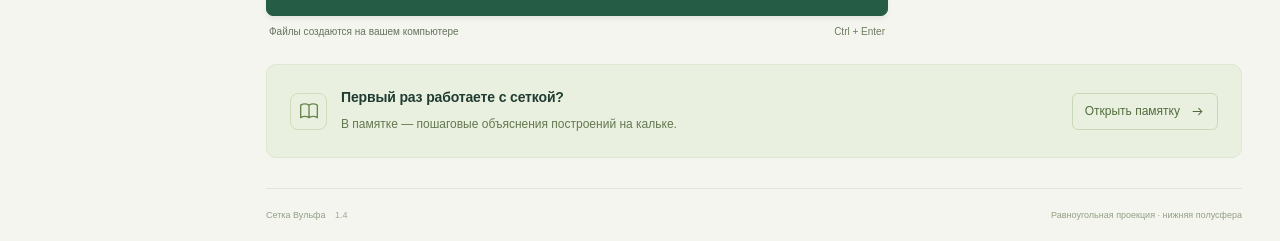
==== commit fc6daae2: "Add selectable element colors and written student instructions" ====
--- a/web/index.html
+++ b/web/index.html
@@ -36,7 +36,7 @@
       <button type="button" class="nav-item" data-help aria-label="Памятка по построениям" title="Памятка по построениям"><svg class="icon"><use href="#i-book"/></svg><span>Памятка по построениям</span></button>
     </nav>
     <div class="sidebar-note"><span class="small-caps">ПОРЯДОК ПОСТРОЕНИЙ</span><p>От первых построений<br>до осевой поверхности.</p><button type="button" data-help>Посмотреть порядок работы <svg class="icon" aria-hidden="true"><use href="#i-arrow"/></svg></button></div>
-    <div class="sidebar-bottom"><div class="offline"><i></i><span>Работает без интернета</span></div><button type="button" class="exit" id="quit" aria-label="Закрыть программу" title="Закрыть программу"><svg class="icon"><use href="#i-exit"/></svg><span>Закрыть программу</span></button><span class="app-version">ВЕРСИЯ 1.3.1 · WINDOWS</span></div>
+    <div class="sidebar-bottom"><div class="offline"><i></i><span>Работает без интернета</span></div><button type="button" class="exit" id="quit" aria-label="Закрыть программу" title="Закрыть программу"><svg class="icon"><use href="#i-exit"/></svg><span>Закрыть программу</span></button><span class="app-version">ВЕРСИЯ 1.4 · WINDOWS</span></div>
   </aside>
   <main id="top">
     <header class="page-header"><div><div class="breadcrumb">Структурная геология <span>/</span> Стереографические проекции</div><h1>Новый комплект заданий</h1><p>Выберите параметры работы — программа подготовит варианты и ответы.</p></div><button type="button" class="help-button" data-help aria-label="Как это работает"><svg class="icon"><use href="#i-help"/></svg><span>Как это работает</span></button></header>
@@ -55,6 +55,11 @@
             <label class="task-card"><input type="checkbox" name="task" value="rake" checked><svg class="task-icon"><use href="#i-rake"/></svg><b>Склонение (rake)</b><span>Линейность в плоскости от указанного конца простирания</span></label>
             <label class="task-card"><input type="checkbox" name="task" value="fold" checked><svg class="task-icon"><use href="#i-fold"/></svg><b>Крылья складки</b><span>Шарнир, π-плоскость, углы и осевые поверхности</span></label>
           </fieldset><p id="tasks-error" class="field-error" hidden></p>
+          <div class="color-settings">
+            <label class="color-toggle" for="colors-enabled"><input type="checkbox" id="colors-enabled" name="colors_enabled"><span><b>Разные цвета элементов</b><small>Цветные построения и указания для студентов</small></span></label>
+            <div id="color-palette" hidden>
+              <p class="field-hint">Выберите оттенок или впишите знакомое название цвета. Названия попадут в задания: например, «P — синий». Для своего оттенка можно указать название до 12 символов.</p>
+              <datalist id="color-names"><option value="синий"></option><option value="красный"></option><option value="зелёный"></option><option value="фиолетовый"></option><option value="оранжевый"></option><option value="бирюзовый"></option><option value="коричневый"></option><option value="розовый"></option><option value="чёрный"></option><option value="серый"></option></datalist><div class="color-groups"><fieldset class="color-group" data-color-task="plane"><legend>Плоскость и полюс</legend><div class="color-row"><label for="color-name-P">P · плоскость</label><div class="color-inputs"><input type="color" id="color-P" data-color-key="P" value="#2457a7" aria-label="Оттенок P"><input type="text" id="color-name-P" data-color-name="P" value="синий" maxlength="12" list="color-names" aria-label="Название цвета P" autocomplete="off"></div></div><div class="color-row"><label for="color-name-Np">Np · полюс</label><div class="color-inputs"><input type="color" id="color-Np" data-color-key="Np" value="#7541a0" aria-label="Оттенок Np"><input type="text" id="color-name-Np" data-color-name="Np" value="фиолетовый" maxlength="12" list="color-names" aria-label="Название цвета Np" autocomplete="off"></div></div></fieldset><fieldset class="color-group" data-color-task="line"><legend>Линейный элемент</legend><div class="color-row"><label for="color-name-L">L · линейность</label><div class="color-inputs"><input type="color" id="color-L" data-color-key="L" value="#c23632" aria-label="Оттенок L"><input type="text" id="color-name-L" data-color-name="L" value="красный" maxlength="12" list="color-names" aria-label="Название цвета L" autocomplete="off"></div></div></fieldset><fieldset class="color-group" data-color-task="rake"><legend>Склонение (rake)</legend><div class="color-row"><label for="color-name-R">R · плоскость</label><div class="color-inputs"><input type="color" id="color-R" data-color-key="R" value="#18784a" aria-label="Оттенок R"><input type="text" id="color-name-R" data-color-name="R" value="зелёный" maxlength="12" list="color-names" aria-label="Название цвета R" autocomplete="off"></div></div><div class="color-row"><label for="color-name-Lr">Lr · линейность в R</label><div class="color-inputs"><input type="color" id="color-Lr" data-color-key="Lr" value="#a54c13" aria-label="Оттенок Lr"><input type="text" id="color-name-Lr" data-color-name="Lr" value="оранжевый" maxlength="12" list="color-names" aria-label="Название цвета Lr" autocomplete="off"></div></div></fieldset><fieldset class="color-group" data-color-task="fold"><legend>Складка и вспомогательные построения</legend><div class="color-row"><label for="color-name-K1">K1 · первое крыло</label><div class="color-inputs"><input type="color" id="color-K1" data-color-key="K1" value="#2457a7" aria-label="Оттенок K1"><input type="text" id="color-name-K1" data-color-name="K1" value="синий" maxlength="12" list="color-names" aria-label="Название цвета K1" autocomplete="off"></div></div><div class="color-row"><label for="color-name-K2">K2 · второе крыло</label><div class="color-inputs"><input type="color" id="color-K2" data-color-key="K2" value="#c23632" aria-label="Оттенок K2"><input type="text" id="color-name-K2" data-color-name="K2" value="красный" maxlength="12" list="color-names" aria-label="Название цвета K2" autocomplete="off"></div></div><div class="color-row"><label for="color-name-H">H · шарнир</label><div class="color-inputs"><input type="color" id="color-H" data-color-key="H" value="#7541a0" aria-label="Оттенок H"><input type="text" id="color-name-H" data-color-name="H" value="фиолетовый" maxlength="12" list="color-names" aria-label="Название цвета H" autocomplete="off"></div></div><div class="color-row"><label for="color-name-pi">π · перпендикулярная плоскость</label><div class="color-inputs"><input type="color" id="color-pi" data-color-key="pi" value="#18784a" aria-label="Оттенок π"><input type="text" id="color-name-pi" data-color-name="pi" value="зелёный" maxlength="12" list="color-names" aria-label="Название цвета π" autocomplete="off"></div></div><div class="color-row"><label for="color-name-A">A · пересечение с K1</label><div class="color-inputs"><input type="color" id="color-A" data-color-key="A" value="#a54c13" aria-label="Оттенок A"><input type="text" id="color-name-A" data-color-name="A" value="оранжевый" maxlength="12" list="color-names" aria-label="Название цвета A" autocomplete="off"></div></div><div class="color-row"><label for="color-name-B">B · пересечение с K2</label><div class="color-inputs"><input type="color" id="color-B" data-color-key="B" value="#087c8c" aria-label="Оттенок B"><input type="text" id="color-name-B" data-color-name="B" value="бирюзовый" maxlength="12" list="color-names" aria-label="Название цвета B" autocomplete="off"></div></div><div class="color-row"><label for="color-name-OP1">ОП1 · осевая поверхность</label><div class="color-inputs"><input type="color" id="color-OP1" data-color-key="OP1" value="#864a2b" aria-label="Оттенок ОП1"><input type="text" id="color-name-OP1" data-color-name="OP1" value="коричневый" maxlength="12" list="color-names" aria-label="Название цвета ОП1" autocomplete="off"></div></div><div class="color-row"><label for="color-name-OP2">ОП2 · осевая поверхность</label><div class="color-inputs"><input type="color" id="color-OP2" data-color-key="OP2" value="#ad286b" aria-label="Оттенок ОП2"><input type="text" id="color-name-OP2" data-color-name="OP2" value="розовый" maxlength="12" list="color-names" aria-label="Название цвета ОП2" autocomplete="off"></div></div></fieldset></div><p class="field-hint">В прямой задаче студент строит указанными цветами. В обратной задаче готовые элементы окрашены, а цвета вспомогательных построений записаны словами. Типы линий и метки сохраняются при чёрно-белой печати.</p><p id="colors-error" class="field-error" hidden></p></div></div>
         </section>
         <section class="card form-section" aria-labelledby="mode-heading"><div class="section-heading"><div><span class="section-index">03</span><h2 id="mode-heading">Какие задачи подготовить</h2></div></div>
           <fieldset class="mode-list" aria-labelledby="mode-heading">
@@ -69,7 +74,7 @@
       <aside class="card summary-panel" id="overview" aria-label="Состав нового комплекта"><div class="summary-heading"><h2>Ваш комплект</h2><span class="paper-badge">A4</span></div>
         <div class="summary-preview"><div class="preview-tabs" role="tablist" aria-label="Схема листа"><button type="button" role="tab" id="preview-forward" aria-controls="sheet-preview" aria-selected="true" data-preview="forward">Прямая</button><button type="button" role="tab" id="preview-inverse" aria-controls="sheet-preview" aria-selected="false" tabindex="-1" data-preview="inverse">Обратная</button></div><div class="preview-stage"><div class="back-sheet" aria-hidden="true"></div><div class="sheet" id="sheet-preview" role="tabpanel" aria-labelledby="preview-forward"><div class="sheet-kicker">СТЕРЕОГРАФИЧЕСКИЕ ПРОЕКЦИИ</div><strong id="sheet-mode">Прямая задача</strong><div class="sheet-lines"><i></i><i></i><i></i></div><div class="sheet-net"><img src="assets/preview-net.svg" alt="Схема сетки Вульфа"><span class="net-north">С</span>
 <svg viewBox="-108 -108 216 216" class="net-overlay" aria-hidden="true"><g data-plot="plane"><path d="M34.202,-93.969L34.642,-92.293L35.060,-90.636L35.456,-88.998L35.831,-87.379L36.186,-85.778L36.521,-84.195L36.838,-82.629L37.137,-81.081L37.418,-79.550L37.682,-78.035L37.930,-76.537L38.161,-75.054L38.378,-73.588L38.580,-72.137L38.767,-70.701L38.941,-69.279L39.101,-67.872L39.249,-66.480L39.383,-65.101L39.506,-63.736L39.616,-62.384L39.715,-61.046L39.803,-59.720L39.880,-58.406L39.947,-57.105L40.003,-55.816L40.050,-54.539L40.086,-53.273L40.114,-52.018L40.132,-50.775L40.141,-49.542L40.142,-48.320L40.134,-47.108L40.118,-45.906L40.094,-44.714L40.062,-43.532L40.022,-42.359L39.975,-41.195L39.920,-40.041L39.858,-38.895L39.790,-37.758L39.714,-36.629L39.632,-35.508L39.543,-34.396L39.447,-33.291L39.346,-32.194L39.238,-31.105L39.124,-30.023L39.003,-28.948L38.877,-27.880L38.746,-26.818L38.608,-25.764L38.465,-24.716L38.316,-23.674L38.162,-22.638L38.002,-21.609L37.837,-20.585L37.667,-19.567L37.491,-18.554L37.310,-17.547L37.124,-16.545L36.934,-15.549L36.738,-14.557L36.537,-13.570L36.331,-12.588L36.120,-11.611L35.904,-10.638L35.684,-9.669L35.459,-8.704L35.229,-7.744L34.994,-6.788L34.754,-5.835L34.510,-4.886L34.261,-3.941L34.007,-2.999L33.748,-2.061L33.485,-1.125L33.217,-0.193L32.944,0.735L32.667,1.662L32.384,2.585L32.097,3.505L31.806,4.423L31.509,5.338L31.208,6.251L30.902,7.162L30.591,8.071L30.275,8.977L29.954,9.881L29.628,10.784L29.298,11.685L28.962,12.583L28.621,13.481L28.276,14.377L27.925,15.271L27.569,16.164L27.208,17.056L26.841,17.947L26.469,18.836L26.092,19.725L25.709,20.613L25.321,21.500L24.927,22.386L24.528,23.271L24.123,24.156L23.712,25.041L23.295,25.925L22.873,26.809L22.444,27.693L22.009,28.577L21.568,29.460L21.120,30.344L20.667,31.228L20.206,32.112L19.740,32.996L19.266,33.881L18.786,34.766L18.298,35.651L17.804,36.538L17.302,37.425L16.793,38.312L16.277,39.201L15.753,40.090L15.221,40.980L14.682,41.872L14.134,42.764L13.579,43.658L13.015,44.553L12.442,45.449L11.861,46.347L11.271,47.246L10.672,48.147L10.064,49.049L9.446,49.953L8.819,50.859L8.182,51.767L7.535,52.676L6.878,53.587L6.210,54.500L5.532,55.416L4.843,56.333L4.143,57.253L3.431,58.175L2.707,59.099L1.972,60.025L1.224,60.953L0.464,61.884L-0.309,62.818L-1.095,63.754L-1.895,64.692L-2.708,65.633L-3.535,66.577L-4.377,67.523L-5.234,68.471L-6.105,69.422L-6.993,70.376L-7.896,71.333L-8.816,72.292L-9.752,73.254L-10.706,74.218L-11.677,75.185L-12.666,76.155L-13.674,77.127L-14.701,78.102L-15.748,79.079L-16.815,80.059L-17.902,81.041L-19.011,82.025L-20.141,83.011L-21.294,84.000L-22.470,84.990L-23.670,85.983L-24.893,86.977L-26.142,87.972L-27.417,88.970L-28.718,89.968L-30.046,90.967L-31.402,91.967L-32.787,92.968L-34.202,93.969" stroke="#375f9b" stroke-width="1.45"/><text x="31.63" y="7.78" class="plot-label">P</text></g><g data-plot="rake"><path d="M-50.000,86.603L-50.583,84.968L-51.138,83.343L-51.665,81.730L-52.167,80.127L-52.643,78.535L-53.093,76.954L-53.520,75.384L-53.923,73.825L-54.302,72.277L-54.659,70.740L-54.995,69.214L-55.309,67.699L-55.602,66.195L-55.875,64.702L-56.129,63.221L-56.363,61.750L-56.579,60.290L-56.776,58.840L-56.955,57.402L-57.118,55.974L-57.263,54.557L-57.392,53.150L-57.504,51.754L-57.601,50.368L-57.683,48.992L-57.749,47.627L-57.801,46.272L-57.839,44.926L-57.862,43.591L-57.872,42.265L-57.869,40.949L-57.852,39.643L-57.823,38.346L-57.781,37.058L-57.726,35.780L-57.660,34.511L-57.582,33.250L-57.492,31.999L-57.391,30.757L-57.279,29.523L-57.156,28.298L-57.022,27.081L-56.878,25.873L-56.724,24.673L-56.559,23.481L-56.384,22.297L-56.199,21.121L-56.005,19.953L-55.801,18.793L-55.588,17.640L-55.366,16.495L-55.134,15.357L-54.894,14.226L-54.644,13.103L-54.386,11.986L-54.119,10.877L-53.844,9.775L-53.560,8.679L-53.268,7.590L-52.968,6.508L-52.659,5.432L-52.343,4.363L-52.018,3.299L-51.685,2.243L-51.345,1.192L-50.997,0.147L-50.641,-0.892L-50.277,-1.924L-49.905,-2.951L-49.526,-3.973L-49.140,-4.989L-48.746,-5.999L-48.344,-7.003L-47.935,-8.003L-47.518,-8.997L-47.094,-9.986L-46.663,-10.969L-46.224,-11.948L-45.778,-12.921L-45.325,-13.890L-44.864,-14.853L-44.395,-15.812L-43.920,-16.766L-43.437,-17.715L-42.946,-18.660L-42.449,-19.600L-41.943,-20.535L-41.431,-21.467L-40.911,-22.393L-40.383,-23.315L-39.848,-24.233L-39.306,-25.147L-38.756,-26.056L-38.198,-26.962L-37.633,-27.863L-37.060,-28.760L-36.480,-29.653L-35.891,-30.542L-35.295,-31.426L-34.691,-32.307L-34.079,-33.184L-33.459,-34.058L-32.831,-34.927L-32.195,-35.792L-31.551,-36.654L-30.898,-37.511L-30.237,-38.365L-29.568,-39.216L-28.890,-40.062L-28.204,-40.905L-27.509,-41.744L-26.805,-42.579L-26.092,-43.410L-25.371,-44.238L-24.640,-45.062L-23.901,-45.882L-23.152,-46.699L-22.393,-47.511L-21.625,-48.320L-20.848,-49.125L-20.061,-49.927L-19.264,-50.724L-18.457,-51.518L-17.640,-52.307L-16.812,-53.093L-15.975,-53.875L-15.127,-54.652L-14.268,-55.426L-13.398,-56.195L-12.517,-56.961L-11.626,-57.722L-10.723,-58.478L-9.808,-59.231L-8.882,-59.978L-7.944,-60.722L-6.994,-61.460L-6.033,-62.194L-5.058,-62.923L-4.071,-63.648L-3.072,-64.367L-2.060,-65.081L-1.034,-65.789L0.005,-66.493L1.057,-67.190L2.123,-67.882L3.203,-68.569L4.297,-69.249L5.406,-69.923L6.529,-70.590L7.667,-71.251L8.820,-71.906L9.988,-72.553L11.172,-73.193L12.372,-73.826L13.587,-74.451L14.819,-75.068L16.068,-75.677L17.333,-76.278L18.616,-76.869L19.916,-77.452L21.234,-78.026L22.569,-78.590L23.923,-79.143L25.295,-79.687L26.686,-80.219L28.096,-80.741L29.526,-81.251L30.975,-81.748L32.444,-82.234L33.933,-82.706L35.442,-83.165L36.973,-83.611L38.524,-84.041L40.097,-84.457L41.692,-84.857L43.309,-85.241L44.947,-85.608L46.609,-85.958L48.293,-86.290L50.000,-86.603" stroke="#207b69" stroke-width="1.45" stroke-dasharray="3 2"/><text x="-38.38" y="-26.32" class="plot-label">R</text></g><g data-plot="fold"><path d="M-81.915,-57.358L-80.182,-57.349L-78.474,-57.324L-76.789,-57.282L-75.128,-57.225L-73.489,-57.154L-71.873,-57.068L-70.279,-56.969L-68.707,-56.857L-67.155,-56.732L-65.623,-56.595L-64.112,-56.446L-62.620,-56.287L-61.147,-56.116L-59.693,-55.936L-58.258,-55.745L-56.840,-55.545L-55.440,-55.336L-54.056,-55.117L-52.690,-54.891L-51.339,-54.656L-50.005,-54.413L-48.686,-54.162L-47.383,-53.904L-46.094,-53.638L-44.820,-53.366L-43.561,-53.086L-42.315,-52.801L-41.083,-52.509L-39.864,-52.210L-38.658,-51.906L-37.465,-51.596L-36.284,-51.280L-35.115,-50.959L-33.959,-50.632L-32.814,-50.300L-31.680,-49.963L-30.557,-49.622L-29.445,-49.275L-28.344,-48.923L-27.254,-48.567L-26.173,-48.206L-25.102,-47.841L-24.041,-47.472L-22.990,-47.098L-21.947,-46.720L-20.914,-46.338L-19.890,-45.951L-18.874,-45.561L-17.867,-45.167L-16.868,-44.769L-15.877,-44.367L-14.894,-43.961L-13.918,-43.551L-12.950,-43.138L-11.990,-42.721L-11.037,-42.300L-10.091,-41.875L-9.151,-41.447L-8.219,-41.016L-7.293,-40.581L-6.373,-40.142L-5.460,-39.699L-4.553,-39.253L-3.651,-38.804L-2.756,-38.351L-1.866,-37.894L-0.982,-37.434L-0.104,-36.971L0.770,-36.503L1.638,-36.033L2.501,-35.558L3.359,-35.080L4.212,-34.598L5.061,-34.113L5.905,-33.624L6.744,-33.131L7.579,-32.635L8.410,-32.135L9.237,-31.631L10.060,-31.123L10.878,-30.612L11.693,-30.096L12.504,-29.577L13.312,-29.054L14.116,-28.526L14.916,-27.995L15.713,-27.459L16.507,-26.920L17.297,-26.376L18.085,-25.828L18.869,-25.275L19.651,-24.718L20.429,-24.157L21.205,-23.591L21.978,-23.021L22.749,-22.446L23.517,-21.866L24.282,-21.282L25.045,-20.692L25.806,-20.098L26.564,-19.498L27.321,-18.894L28.075,-18.284L28.827,-17.669L29.577,-17.049L30.325,-16.423L31.071,-15.791L31.816,-15.154L32.558,-14.512L33.299,-13.863L34.039,-13.208L34.776,-12.547L35.513,-11.880L36.247,-11.207L36.981,-10.527L37.713,-9.841L38.443,-9.147L39.173,-8.447L39.901,-7.740L40.628,-7.026L41.353,-6.305L42.078,-5.576L42.801,-4.840L43.524,-4.096L44.245,-3.344L44.965,-2.585L45.685,-1.817L46.403,-1.040L47.121,-0.255L47.838,0.539L48.554,1.341L49.269,2.153L49.983,2.974L50.696,3.804L51.409,4.645L52.120,5.495L52.831,6.355L53.541,7.226L54.251,8.107L54.959,8.999L55.667,9.902L56.374,10.817L57.080,11.743L57.785,12.681L58.490,13.631L59.193,14.593L59.896,15.569L60.597,16.557L61.298,17.558L61.997,18.574L62.696,19.603L63.393,20.646L64.089,21.704L64.784,22.777L65.477,23.865L66.169,24.969L66.859,26.089L67.547,27.226L68.234,28.379L68.919,29.550L69.601,30.738L70.282,31.945L70.960,33.170L71.636,34.415L72.309,35.678L72.979,36.962L73.646,38.267L74.309,39.593L74.970,40.940L75.626,42.309L76.279,43.701L76.927,45.117L77.570,46.556L78.209,48.020L78.842,49.510L79.470,51.025L80.091,52.566L80.706,54.135L81.314,55.732L81.915,57.358" stroke="#b08b33" stroke-width="1.45" stroke-dasharray="5 2"/><text x="20.08" y="-28.83" class="plot-label">K1</text></g><g data-plot="fold"><path d="M86.603,-50.000L86.000,-48.374L85.389,-46.776L84.767,-45.206L84.137,-43.662L83.499,-42.144L82.853,-40.652L82.200,-39.185L81.540,-37.742L80.873,-36.323L80.199,-34.928L79.521,-33.555L78.836,-32.204L78.146,-30.876L77.452,-29.568L76.752,-28.281L76.049,-27.015L75.341,-25.768L74.629,-24.541L73.914,-23.333L73.195,-22.144L72.473,-20.972L71.747,-19.819L71.019,-18.682L70.288,-17.563L69.554,-16.460L68.817,-15.374L68.078,-14.304L67.337,-13.249L66.594,-12.209L65.848,-11.184L65.101,-10.174L64.351,-9.178L63.600,-8.196L62.847,-7.227L62.093,-6.272L61.336,-5.330L60.578,-4.401L59.819,-3.485L59.058,-2.581L58.295,-1.689L57.531,-0.808L56.766,0.060L56.000,0.918L55.232,1.764L54.462,2.599L53.692,3.424L52.920,4.238L52.147,5.042L51.372,5.836L50.596,6.620L49.819,7.394L49.041,8.158L48.261,8.914L47.480,9.660L46.697,10.397L45.914,11.125L45.128,11.845L44.342,12.556L43.554,13.258L42.764,13.953L41.973,14.639L41.181,15.317L40.387,15.988L39.591,16.651L38.794,17.306L37.995,17.953L37.195,18.594L36.393,19.227L35.589,19.853L34.783,20.472L33.975,21.084L33.165,21.690L32.354,22.288L31.540,22.880L30.724,23.466L29.907,24.045L29.087,24.618L28.264,25.184L27.440,25.745L26.613,26.299L25.783,26.847L24.951,27.389L24.117,27.926L23.280,28.456L22.440,28.981L21.598,29.500L20.752,30.014L19.904,30.522L19.053,31.024L18.199,31.521L17.341,32.012L16.480,32.498L15.616,32.979L14.749,33.454L13.878,33.924L13.004,34.389L12.126,34.849L11.244,35.303L10.359,35.753L9.469,36.197L8.576,36.636L7.678,37.070L6.776,37.499L5.870,37.922L4.960,38.341L4.045,38.755L3.125,39.163L2.201,39.567L1.272,39.965L0.338,40.359L-0.601,40.747L-1.545,41.130L-2.495,41.509L-3.450,41.882L-4.410,42.250L-5.376,42.612L-6.348,42.970L-7.325,43.322L-8.309,43.670L-9.299,44.011L-10.295,44.348L-11.297,44.679L-12.306,45.005L-13.322,45.325L-14.345,45.639L-15.374,45.949L-16.411,46.252L-17.455,46.550L-18.506,46.841L-19.565,47.127L-20.632,47.407L-21.707,47.681L-22.790,47.949L-23.881,48.210L-24.980,48.465L-26.088,48.714L-27.205,48.956L-28.331,49.191L-29.466,49.420L-30.610,49.641L-31.764,49.855L-32.927,50.062L-34.101,50.262L-35.284,50.453L-36.478,50.638L-37.683,50.814L-38.898,50.982L-40.124,51.141L-41.361,51.292L-42.610,51.434L-43.870,51.567L-45.142,51.691L-46.426,51.806L-47.723,51.910L-49.032,52.005L-50.354,52.089L-51.689,52.163L-53.037,52.226L-54.399,52.277L-55.774,52.317L-57.164,52.345L-58.568,52.360L-59.987,52.363L-61.420,52.353L-62.869,52.329L-64.333,52.291L-65.812,52.239L-67.308,52.172L-68.820,52.089L-70.348,51.991L-71.893,51.876L-73.455,51.744L-75.035,51.595L-76.632,51.427L-78.248,51.240L-79.881,51.034L-81.533,50.808L-83.204,50.561L-84.893,50.292L-86.603,50.000" stroke="#b87350" stroke-width="1.45" stroke-dasharray="5 2 1 2"/><text x="20.20" y="28.52" class="plot-label">K2</text></g><g data-plot="line"><circle cx="-16.489" cy="61.536" r="1.9" fill="#173f33" stroke="#fff" stroke-width=".8"/><text x="-13.49" y="59.54" class="plot-label">L</text></g><g data-plot="rake"><circle cx="-57.279" cy="29.523" r="1.9" fill="#173f33" stroke="#fff" stroke-width=".8"/><text x="-54.28" y="27.52" class="plot-label">Lr</text></g></svg>          </div><div class="sheet-bottom"><span>Сетка Вульфа</span><span>Ø 180 мм</span></div></div></div><p class="schematic-caption">Условная схема. Готовые построения — в PDF.</p></div>
-        <div class="summary-stats"><div><strong id="summary-count">20</strong><span id="summary-count-label">вариантов</span></div><div><strong id="summary-pages">2</strong><span id="summary-pages-label">листа на вариант</span></div><div><strong id="summary-total">40</strong><span>страниц заданий</span></div></div>
+        <div id="color-summary" class="color-summary" hidden aria-label="Цвета элементов"></div><div class="summary-stats"><div><strong id="summary-count">20</strong><span id="summary-count-label">вариантов</span></div><div><strong id="summary-pages">2</strong><span id="summary-pages-label">листа на вариант</span></div><div><strong id="summary-total">40</strong><span>страниц заданий</span></div></div>
         <button type="submit" form="settings" id="summary-generate" class="primary summary-generate" title="Создать комплект с текущими настройками"><span>Создать комплект PDF</span><svg class="icon"><use href="#i-arrow"/></svg></button>
         <div class="summary-includes"><h3>Вы получите</h3><div><span class="include-icon"><svg class="icon"><use href="#i-file"/></svg></span><p><b>Задания студентам</b><small id="students-pages">PDF · 40 страниц</small></p><svg class="icon tiny-check"><use href="#i-check"/></svg></div><div><span class="include-icon"><svg class="icon"><use href="#i-key"/></svg></span><p><b>Ответы преподавателю</b><small id="teacher-pages">PDF · 40 страниц + таблица Excel</small></p><svg class="icon tiny-check"><use href="#i-check"/></svg></div><div><span class="include-icon"><svg class="icon"><use href="#i-book"/></svg></span><p><b>Памятка по построениям</b><small>Отдельный PDF · 2 страницы</small></p><svg class="icon tiny-check"><use href="#i-check"/></svg></div></div>
         <div class="print-tip"><svg class="icon"><use href="#i-grid"/></svg><p><b>Одна большая сетка на листе</b><span>Диаметр 180 мм. Печатайте на A4 в масштабе 100%.</span></p></div><p class="dirty-note" id="dirty-note" hidden>Настройки изменены. Создайте комплект, чтобы получить обновлённые файлы.</p>
@@ -82,12 +87,12 @@
       <div class="result-bottom"><p>Студентам выдавайте задания и памятку. В общем архиве также есть ответы.</p><a id="json" href="#" download>Параметры и расчётные значения · JSON</a></div><p id="result-notice" class="result-notice" role="status" aria-live="polite"></p>
     </section>
     <section class="guide-banner"><span class="guide-banner-icon"><svg class="icon"><use href="#i-book"/></svg></span><div><h2>Первый раз работаете с сеткой?</h2><p>В памятке — пошаговые объяснения построений на кальке.</p></div><button type="button" class="secondary" data-help>Открыть памятку<svg class="icon"><use href="#i-arrow"/></svg></button></section>
-    <footer><span>Сетка Вульфа <b>1.3.1</b></span><span>Равноугольная проекция · нижняя полусфера</span></footer>
+    <footer><span>Сетка Вульфа <b>1.4</b></span><span>Равноугольная проекция · нижняя полусфера</span></footer>
   </main>
   <dialog id="help-dialog" aria-labelledby="help-title"><div class="dialog-header"><div><span class="eyebrow">ПАМЯТКА ПО ПОСТРОЕНИЯМ</span><h2 id="help-title">Как выполнять построения</h2></div><button type="button" id="close-help" class="icon-button" aria-label="Закрыть памятку"><svg class="icon"><use href="#i-close"/></svg></button></div><div class="dialog-body"><p class="dialog-intro">Порядок построения плоскостей, линейностей и складок на сетке Вульфа.</p>
     <details class="help-section" open><summary>Порядок работы на кальке</summary><ol class="construction-steps"><li><b>Подготовьте кальку</b><p>Совместите центры, обведите внешний круг и отметьте север. Вращайте кальку, оставляя сетку неподвижной. После каждого построения возвращайте север к 0°. Все элементы — на одной кальке.</p></li><li><b>Плоскость</b><p>Отметьте азимут падения, совместите его с горизонтальным диаметром, отложите угол от внешнего круга к центру и обведите дугу большого круга.</p></li><li><b>Линейность</b><p>Совместите азимут погружения с диаметром. Угол считайте от внешнего круга к центру; результат — точка.</p></li><li><b>Склонение / rake</b><p>Сначала постройте плоскость R, затем вдоль её дуги от указанного конца простирания отложите угол и поставьте точку Lr. Например: «25° от СЗ (аз. 308°)». В обратной задаче определите и угол, и конец отсчёта.</p></li><li><b>Складка</b><p>Пересечение крыльев — шарнир H. Постройте π-плоскость, перпендикулярную H. По ней измерьте углы и постройте два варианта осевой поверхности. Выбор одной поверхности требует сведений о полярности крыльев.</p></li></ol></details>
     <details class="help-section"><summary>Обозначения на общей сетке</summary><dl class="symbol-list"><div><dt>P / Np</dt><dd>Плоскость и её полюс — проекция перпендикуляра к плоскости.</dd></div><div><dt>L</dt><dd>Отдельная линейность, заданная азимутом и углом погружения.</dd></div><div><dt>R / Lr</dt><dd>Плоскость для rake и линейность в этой плоскости.</dd></div><div><dt>K1 / K2</dt><dd>Крылья складки.</dd></div><div><dt>H / π</dt><dd>Шарнир и плоскость, перпендикулярная ему.</dd></div><div><dt>A / B</dt><dd>Пересечения π-плоскости с крыльями.</dd></div><div><dt>ОП1 / ОП2</dt><dd>Два возможных положения осевой поверхности.</dd></div></dl></details>
-    <details class="help-section"><summary>Что выдавать студентам и как печатать</summary><div class="help-copy"><p>Студентам нужны <b>students.pdf</b> и общая памятка <b>student_guide.pdf</b>. Файлы преподавателя, CSV и JSON содержат ответы.</p><p>Печать: <b>A4 → фактический размер / 100%</b>, без подгонки. Диаметр сетки — <b>180 мм</b>; проверьте линейкой после печати. Один вариант в полном режиме — два листа, памятка общая для всей группы.</p><p>Все построения выполняются на равноугольной сетке Вульфа, нижняя полусфера. Ответы округлены до 0,1°; ориентир допуска для ручного считывания ±2°. Допуск устанавливает преподаватель.</p></div></details>
+    <details class="help-section"><summary>Что выдавать студентам и как печатать</summary><div class="help-copy"><p>Студентам нужны <b>students.pdf</b> и общая памятка <b>student_guide.pdf</b>. Файлы преподавателя, CSV и JSON содержат ответы.</p><p>Включите «Разные цвета элементов», чтобы выбрать оттенок каждого построения. Названия цветов можно вписать вручную: они печатаются в заданиях и ответах. Без цветного режима построения чёрно-белые.</p><p>Печать: <b>A4 → фактический размер / 100%</b>, без подгонки. Диаметр сетки — <b>180 мм</b>; проверьте линейкой после печати. Один вариант в полном режиме — два листа, памятка общая для всей группы.</p><p>Все построения выполняются на равноугольной сетке Вульфа, нижняя полусфера. Ответы округлены до 0,1°; ориентир допуска для ручного считывания ±2°. Допуск устанавливает преподаватель.</p></div></details>
   </div><div class="dialog-footer"><a href="guide?inline=1" class="text-button" target="_blank" rel="noopener">Посмотреть PDF</a><a class="primary" href="guide" download="student_guide.pdf"><svg class="icon"><use href="#i-download"/></svg>Скачать памятку</a></div></dialog>
 </body>
 </html>
--- a/web/style.css
+++ b/web/style.css
@@ -419,3 +419,24 @@
 @media(max-width:540px){.section-heading h2{font-size:14px}.page-header p{font-size:12px}.breadcrumb{font-size:9px}.workflow-step{font-size:10px}.task-card b{font-size:12px}.task-card>span{font-size:11px}.task-card small{font-size:9px}.mode-card b{font-size:12px}.mode-card small{font-size:11px}.mode-card em{font-size:8px}.mode-pages{font-size:9px}.generation-note{font-size:11px}.generate-caption{font-size:9px}.guide-banner>.guide-banner-icon{display:none}.guide-banner>div{flex-basis:100%}.guide-banner .secondary{margin-left:0}.guide-banner h2{font-size:13px}.guide-banner p{font-size:12px}.advanced summary{font-size:11px}.advanced summary span{font-size:10px}.summary-stats span{font-size:10px}.file-name{font-size:12px}.file-row p{font-size:10px}.result-title p{font-size:11px}.symbol-list>div{font-size:12px}.construction-steps p,.help-copy p{font-size:12px}}
 
 .summary-generate{width:100%;justify-content:space-between;font-size:12px;min-height:43px;margin-top:17px}.summary-generate .icon{width:16px;height:16px}.task-card:has(input[aria-invalid=true]){border-color:#bd8173;background:#fff9f6}@media(max-width:860px){.summary-generate{margin-top:15px;min-height:42px}}
+
+/* Element palette */
+.color-settings { border-top: 1px solid #e0e6dc; margin-top: 20px; padding-top: 18px; }
+.color-toggle { display: flex; align-items: center; gap: 11px; cursor: pointer; }
+.color-toggle > input { width: 18px; height: 18px; accent-color: var(--green); flex-shrink: 0; }
+.color-toggle b { display: block; font-size: 13px; font-weight: 600; }
+.color-toggle small { display: block; margin-top: 4px; font-size: 11px; color: #65735e; line-height: 1.5; }
+.color-groups { display: grid; grid-template-columns: 1fr 1fr; gap: 14px; margin-top: 18px; align-items: start; }
+.color-group { border: 1px solid #e0e6dc; border-radius: 8px; padding: 12px; min-width: 0; }
+.color-group legend { font-size: 11px; color: #526b43; padding: 0 5px; }
+.color-group[data-color-task=fold] { grid-column: 1 / -1; display: grid; grid-template-columns: 1fr 1fr; gap: 12px 24px; }
+.color-row + .color-row { margin-top: 12px; }
+.color-group[data-color-task=fold] .color-row { margin-top: 0; }
+.color-row > label { display: block; font-size: 11px; margin-bottom: 6px; line-height: 1.5; }
+.color-inputs { display: flex; gap: 8px; align-items: center; }
+.color-inputs input[type=color] { width: 42px; height: 36px; padding: 3px; flex-shrink: 0; cursor: pointer; }
+.color-inputs input[type=text] { height: 36px; font-size: 12px; padding: 0 8px; }
+.color-summary { display: flex; flex-wrap: wrap; gap: 6px 12px; margin: 0 0 18px; }
+.color-summary > span { display: inline-flex; align-items: center; gap: 5px; font-size: 10px; color: #526b43; }
+.color-summary i { width: 9px; height: 9px; border-radius: 50%; border: 1px solid #0002; flex-shrink: 0; }
+@media (max-width:540px) { .color-groups { grid-template-columns: 1fr; } .color-group[data-color-task=fold] { grid-template-columns: 1fr; } .color-row > label { font-size: 12px; } }
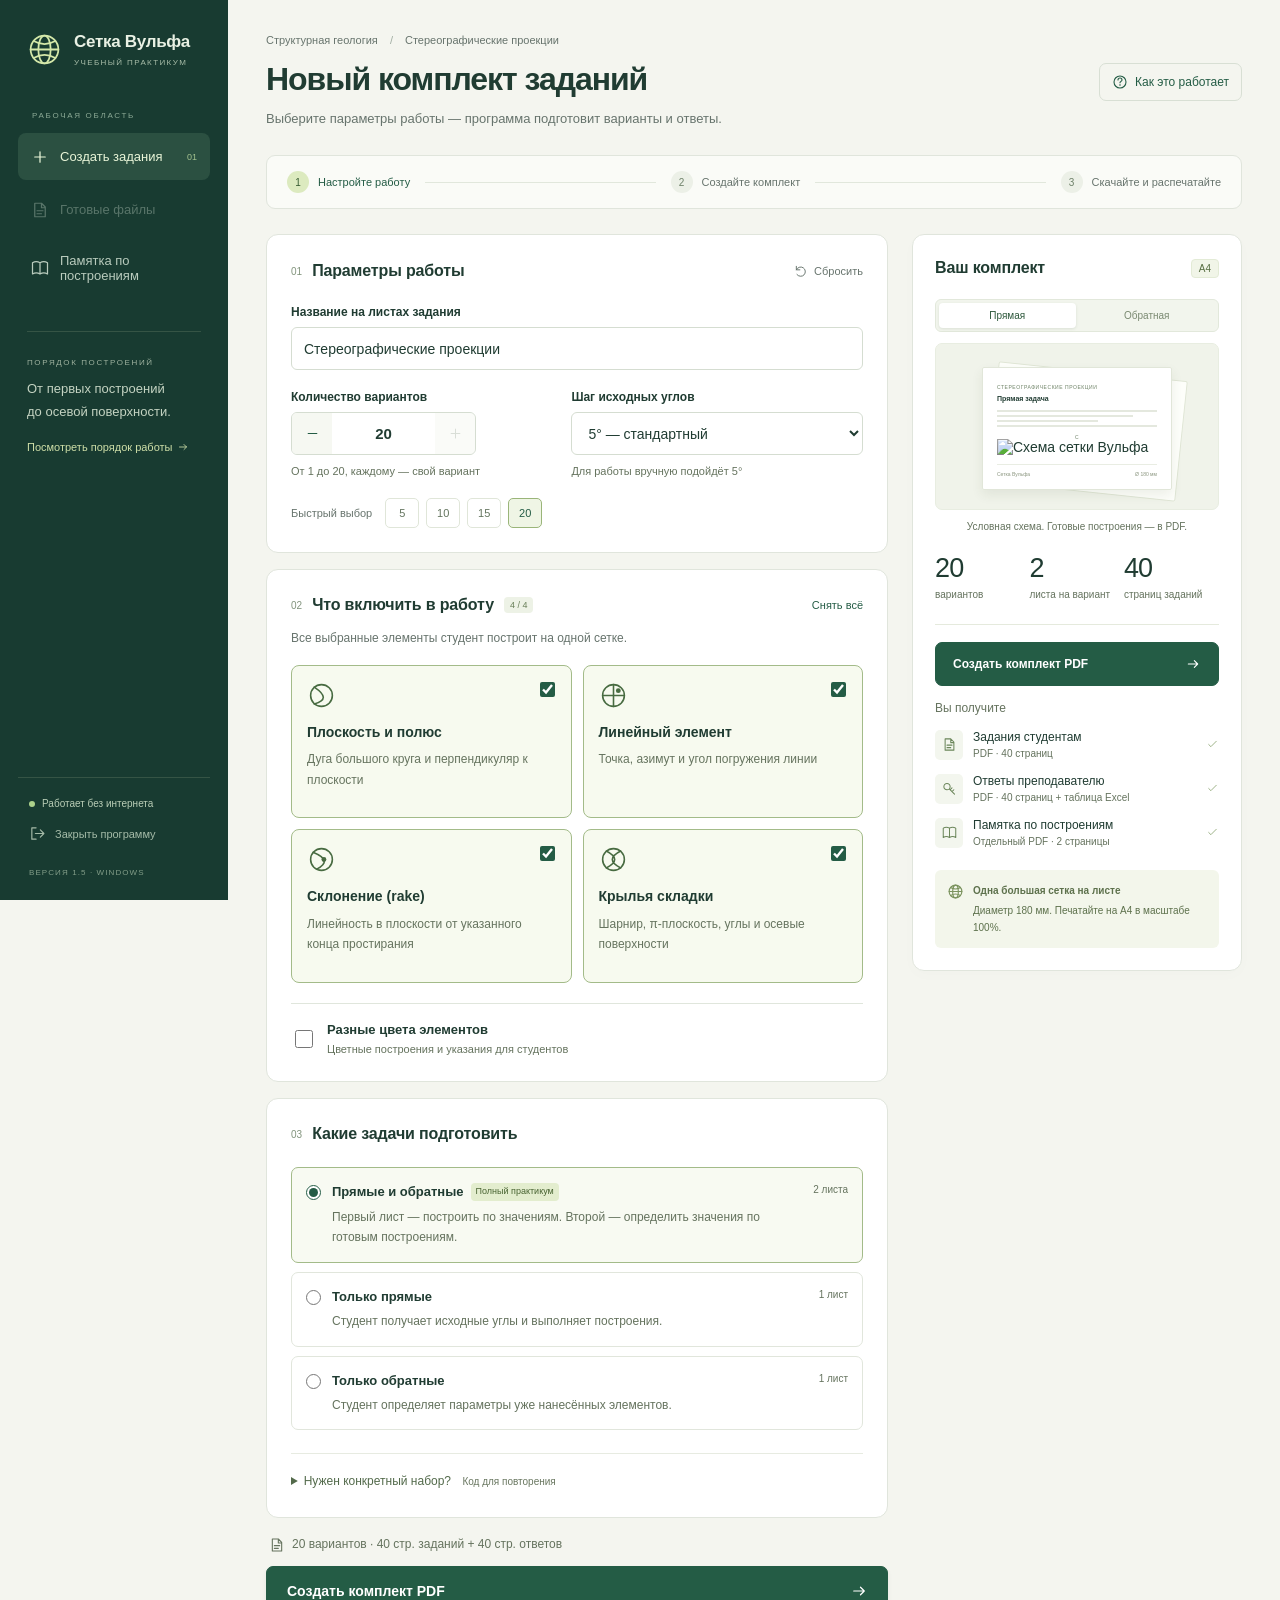
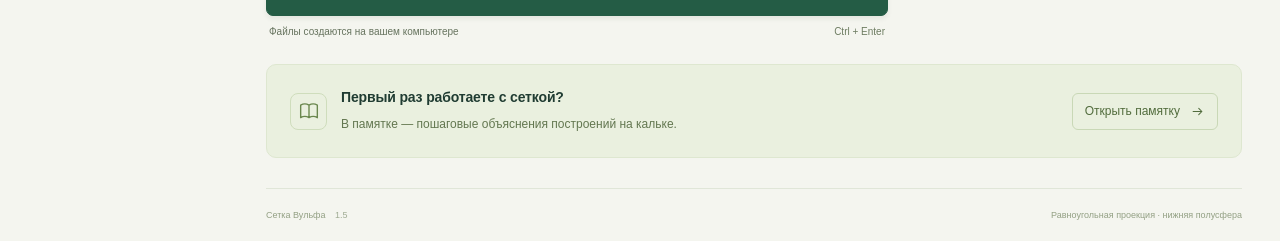
==== commit fe69aa96: "Build a native Windows desktop interface with local PDF saving" ====
--- a/web/index.html
+++ b/web/index.html
@@ -36,7 +36,7 @@
       <button type="button" class="nav-item" data-help aria-label="Памятка по построениям" title="Памятка по построениям"><svg class="icon"><use href="#i-book"/></svg><span>Памятка по построениям</span></button>
     </nav>
     <div class="sidebar-note"><span class="small-caps">ПОРЯДОК ПОСТРОЕНИЙ</span><p>От первых построений<br>до осевой поверхности.</p><button type="button" data-help>Посмотреть порядок работы <svg class="icon" aria-hidden="true"><use href="#i-arrow"/></svg></button></div>
-    <div class="sidebar-bottom"><div class="offline"><i></i><span>Работает без интернета</span></div><button type="button" class="exit" id="quit" aria-label="Закрыть программу" title="Закрыть программу"><svg class="icon"><use href="#i-exit"/></svg><span>Закрыть программу</span></button><span class="app-version">ВЕРСИЯ 1.4 · WINDOWS</span></div>
+    <div class="sidebar-bottom"><div class="offline"><i></i><span>Работает без интернета</span></div><button type="button" class="exit" id="quit" aria-label="Закрыть программу" title="Закрыть программу"><svg class="icon"><use href="#i-exit"/></svg><span>Закрыть программу</span></button><span class="app-version">ВЕРСИЯ 1.5 · WINDOWS</span></div>
   </aside>
   <main id="top">
     <header class="page-header"><div><div class="breadcrumb">Структурная геология <span>/</span> Стереографические проекции</div><h1>Новый комплект заданий</h1><p>Выберите параметры работы — программа подготовит варианты и ответы.</p></div><button type="button" class="help-button" data-help aria-label="Как это работает"><svg class="icon"><use href="#i-help"/></svg><span>Как это работает</span></button></header>
@@ -87,7 +87,7 @@
       <div class="result-bottom"><p>Студентам выдавайте задания и памятку. В общем архиве также есть ответы.</p><a id="json" href="#" download>Параметры и расчётные значения · JSON</a></div><p id="result-notice" class="result-notice" role="status" aria-live="polite"></p>
     </section>
     <section class="guide-banner"><span class="guide-banner-icon"><svg class="icon"><use href="#i-book"/></svg></span><div><h2>Первый раз работаете с сеткой?</h2><p>В памятке — пошаговые объяснения построений на кальке.</p></div><button type="button" class="secondary" data-help>Открыть памятку<svg class="icon"><use href="#i-arrow"/></svg></button></section>
-    <footer><span>Сетка Вульфа <b>1.4</b></span><span>Равноугольная проекция · нижняя полусфера</span></footer>
+    <footer><span>Сетка Вульфа <b>1.5</b></span><span>Равноугольная проекция · нижняя полусфера</span></footer>
   </main>
   <dialog id="help-dialog" aria-labelledby="help-title"><div class="dialog-header"><div><span class="eyebrow">ПАМЯТКА ПО ПОСТРОЕНИЯМ</span><h2 id="help-title">Как выполнять построения</h2></div><button type="button" id="close-help" class="icon-button" aria-label="Закрыть памятку"><svg class="icon"><use href="#i-close"/></svg></button></div><div class="dialog-body"><p class="dialog-intro">Порядок построения плоскостей, линейностей и складок на сетке Вульфа.</p>
     <details class="help-section" open><summary>Порядок работы на кальке</summary><ol class="construction-steps"><li><b>Подготовьте кальку</b><p>Совместите центры, обведите внешний круг и отметьте север. Вращайте кальку, оставляя сетку неподвижной. После каждого построения возвращайте север к 0°. Все элементы — на одной кальке.</p></li><li><b>Плоскость</b><p>Отметьте азимут падения, совместите его с горизонтальным диаметром, отложите угол от внешнего круга к центру и обведите дугу большого круга.</p></li><li><b>Линейность</b><p>Совместите азимут погружения с диаметром. Угол считайте от внешнего круга к центру; результат — точка.</p></li><li><b>Склонение / rake</b><p>Сначала постройте плоскость R, затем вдоль её дуги от указанного конца простирания отложите угол и поставьте точку Lr. Например: «25° от СЗ (аз. 308°)». В обратной задаче определите и угол, и конец отсчёта.</p></li><li><b>Складка</b><p>Пересечение крыльев — шарнир H. Постройте π-плоскость, перпендикулярную H. По ней измерьте углы и постройте два варианта осевой поверхности. Выбор одной поверхности требует сведений о полярности крыльев.</p></li></ol></details>
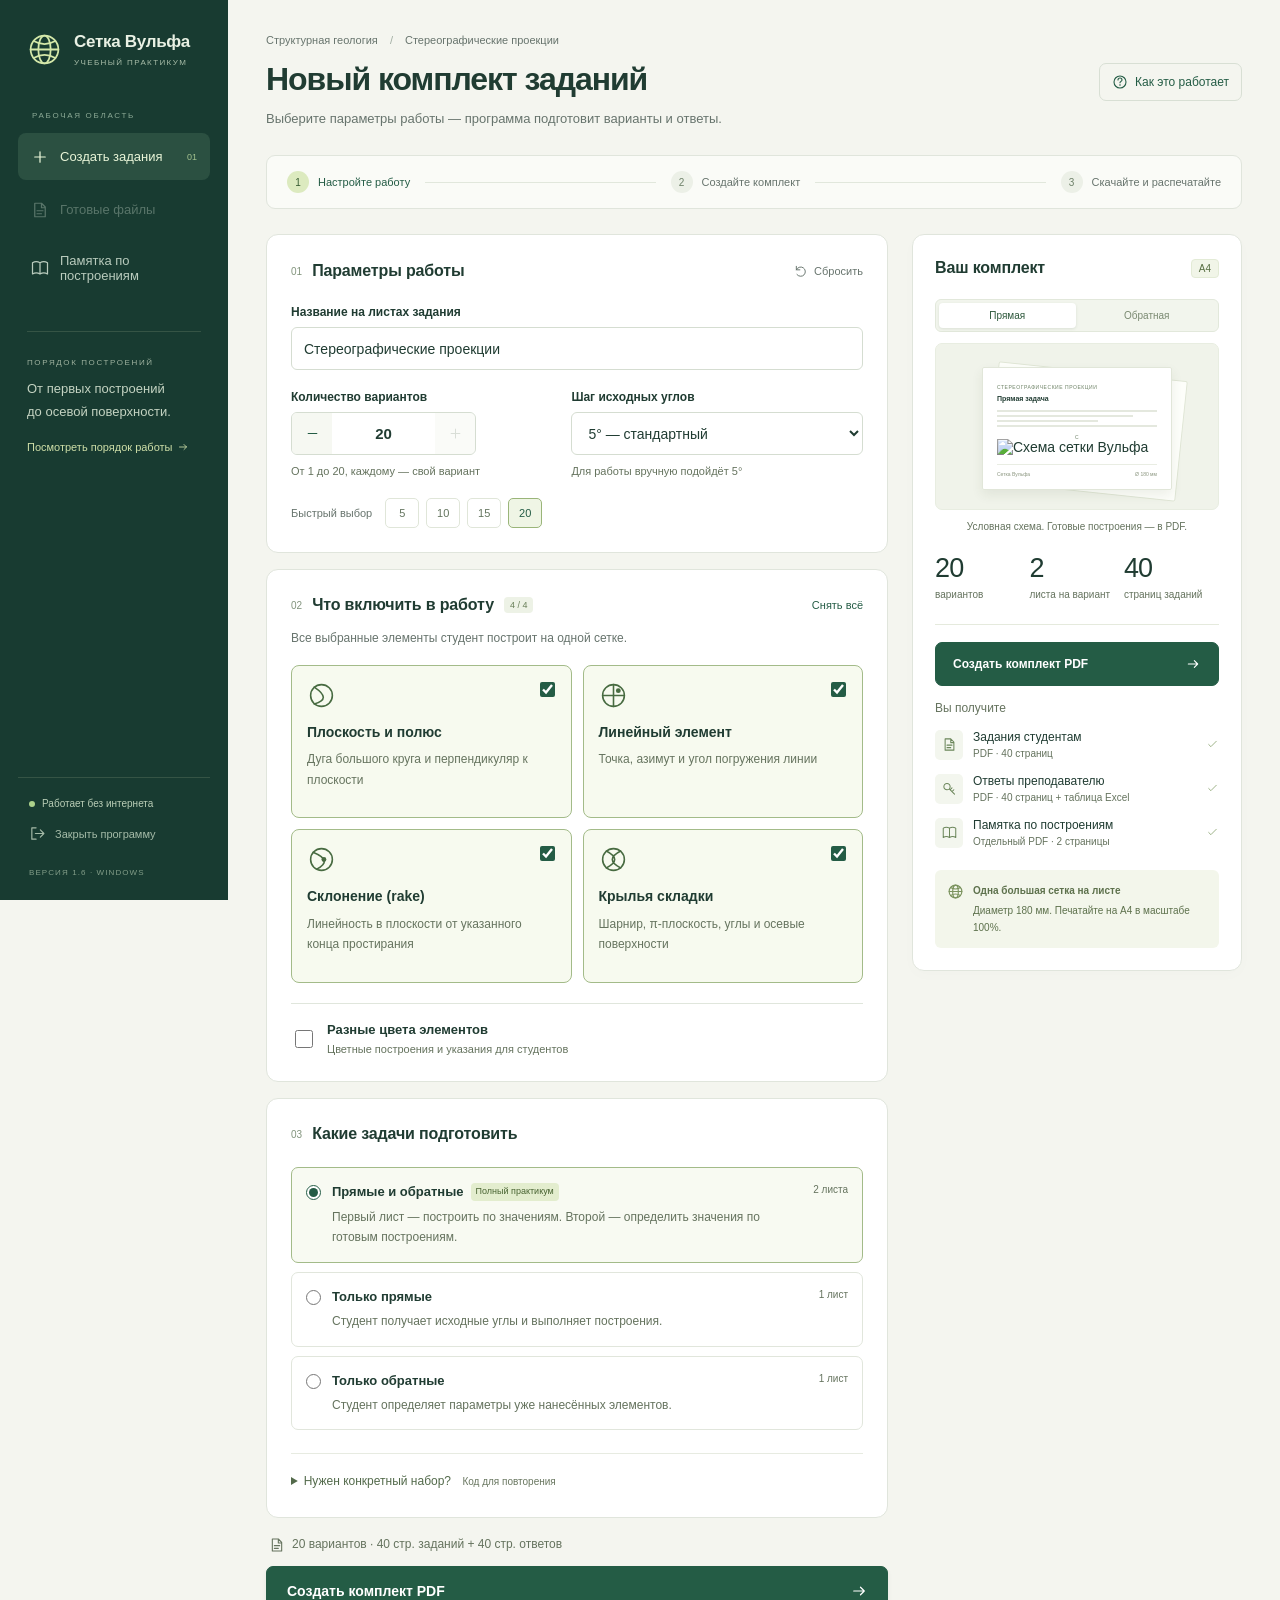
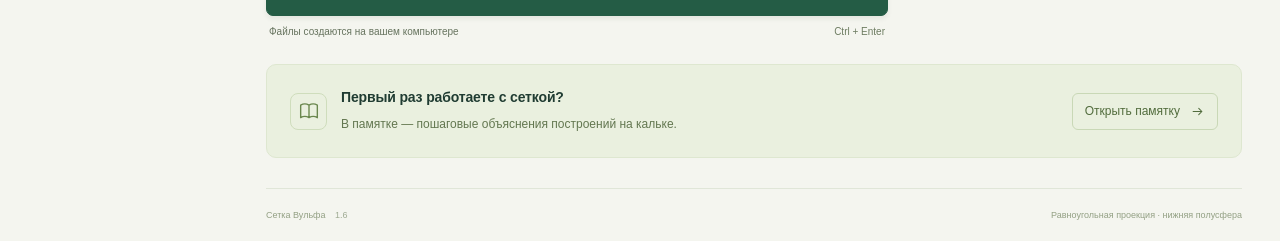
==== commit 617f93a1: "Integrate Wulff assignments as a persistent tab in GeoMap" ====
--- a/web/index.html
+++ b/web/index.html
@@ -36,7 +36,7 @@
       <button type="button" class="nav-item" data-help aria-label="Памятка по построениям" title="Памятка по построениям"><svg class="icon"><use href="#i-book"/></svg><span>Памятка по построениям</span></button>
     </nav>
     <div class="sidebar-note"><span class="small-caps">ПОРЯДОК ПОСТРОЕНИЙ</span><p>От первых построений<br>до осевой поверхности.</p><button type="button" data-help>Посмотреть порядок работы <svg class="icon" aria-hidden="true"><use href="#i-arrow"/></svg></button></div>
-    <div class="sidebar-bottom"><div class="offline"><i></i><span>Работает без интернета</span></div><button type="button" class="exit" id="quit" aria-label="Закрыть программу" title="Закрыть программу"><svg class="icon"><use href="#i-exit"/></svg><span>Закрыть программу</span></button><span class="app-version">ВЕРСИЯ 1.5 · WINDOWS</span></div>
+    <div class="sidebar-bottom"><div class="offline"><i></i><span>Работает без интернета</span></div><button type="button" class="exit" id="quit" aria-label="Закрыть программу" title="Закрыть программу"><svg class="icon"><use href="#i-exit"/></svg><span>Закрыть программу</span></button><span class="app-version">ВЕРСИЯ 1.6 · WINDOWS</span></div>
   </aside>
   <main id="top">
     <header class="page-header"><div><div class="breadcrumb">Структурная геология <span>/</span> Стереографические проекции</div><h1>Новый комплект заданий</h1><p>Выберите параметры работы — программа подготовит варианты и ответы.</p></div><button type="button" class="help-button" data-help aria-label="Как это работает"><svg class="icon"><use href="#i-help"/></svg><span>Как это работает</span></button></header>
@@ -87,7 +87,7 @@
       <div class="result-bottom"><p>Студентам выдавайте задания и памятку. В общем архиве также есть ответы.</p><a id="json" href="#" download>Параметры и расчётные значения · JSON</a></div><p id="result-notice" class="result-notice" role="status" aria-live="polite"></p>
     </section>
     <section class="guide-banner"><span class="guide-banner-icon"><svg class="icon"><use href="#i-book"/></svg></span><div><h2>Первый раз работаете с сеткой?</h2><p>В памятке — пошаговые объяснения построений на кальке.</p></div><button type="button" class="secondary" data-help>Открыть памятку<svg class="icon"><use href="#i-arrow"/></svg></button></section>
-    <footer><span>Сетка Вульфа <b>1.5</b></span><span>Равноугольная проекция · нижняя полусфера</span></footer>
+    <footer><span>Сетка Вульфа <b>1.6</b></span><span>Равноугольная проекция · нижняя полусфера</span></footer>
   </main>
   <dialog id="help-dialog" aria-labelledby="help-title"><div class="dialog-header"><div><span class="eyebrow">ПАМЯТКА ПО ПОСТРОЕНИЯМ</span><h2 id="help-title">Как выполнять построения</h2></div><button type="button" id="close-help" class="icon-button" aria-label="Закрыть памятку"><svg class="icon"><use href="#i-close"/></svg></button></div><div class="dialog-body"><p class="dialog-intro">Порядок построения плоскостей, линейностей и складок на сетке Вульфа.</p>
     <details class="help-section" open><summary>Порядок работы на кальке</summary><ol class="construction-steps"><li><b>Подготовьте кальку</b><p>Совместите центры, обведите внешний круг и отметьте север. Вращайте кальку, оставляя сетку неподвижной. После каждого построения возвращайте север к 0°. Все элементы — на одной кальке.</p></li><li><b>Плоскость</b><p>Отметьте азимут падения, совместите его с горизонтальным диаметром, отложите угол от внешнего круга к центру и обведите дугу большого круга.</p></li><li><b>Линейность</b><p>Совместите азимут погружения с диаметром. Угол считайте от внешнего круга к центру; результат — точка.</p></li><li><b>Склонение / rake</b><p>Сначала постройте плоскость R, затем вдоль её дуги от указанного конца простирания отложите угол и поставьте точку Lr. Например: «25° от СЗ (аз. 308°)». В обратной задаче определите и угол, и конец отсчёта.</p></li><li><b>Складка</b><p>Пересечение крыльев — шарнир H. Постройте π-плоскость, перпендикулярную H. По ней измерьте углы и постройте два варианта осевой поверхности. Выбор одной поверхности требует сведений о полярности крыльев.</p></li></ol></details>
--- a/web/style.css
+++ b/web/style.css
@@ -440,3 +440,5 @@
 .color-summary > span { display: inline-flex; align-items: center; gap: 5px; font-size: 10px; color: #526b43; }
 .color-summary i { width: 9px; height: 9px; border-radius: 50%; border: 1px solid #0002; flex-shrink: 0; }
 @media (max-width:540px) { .color-groups { grid-template-columns: 1fr; } .color-group[data-color-task=fold] { grid-template-columns: 1fr; } .color-row > label { font-size: 12px; } }
+
+.is-embedded #quit { display: none; }
